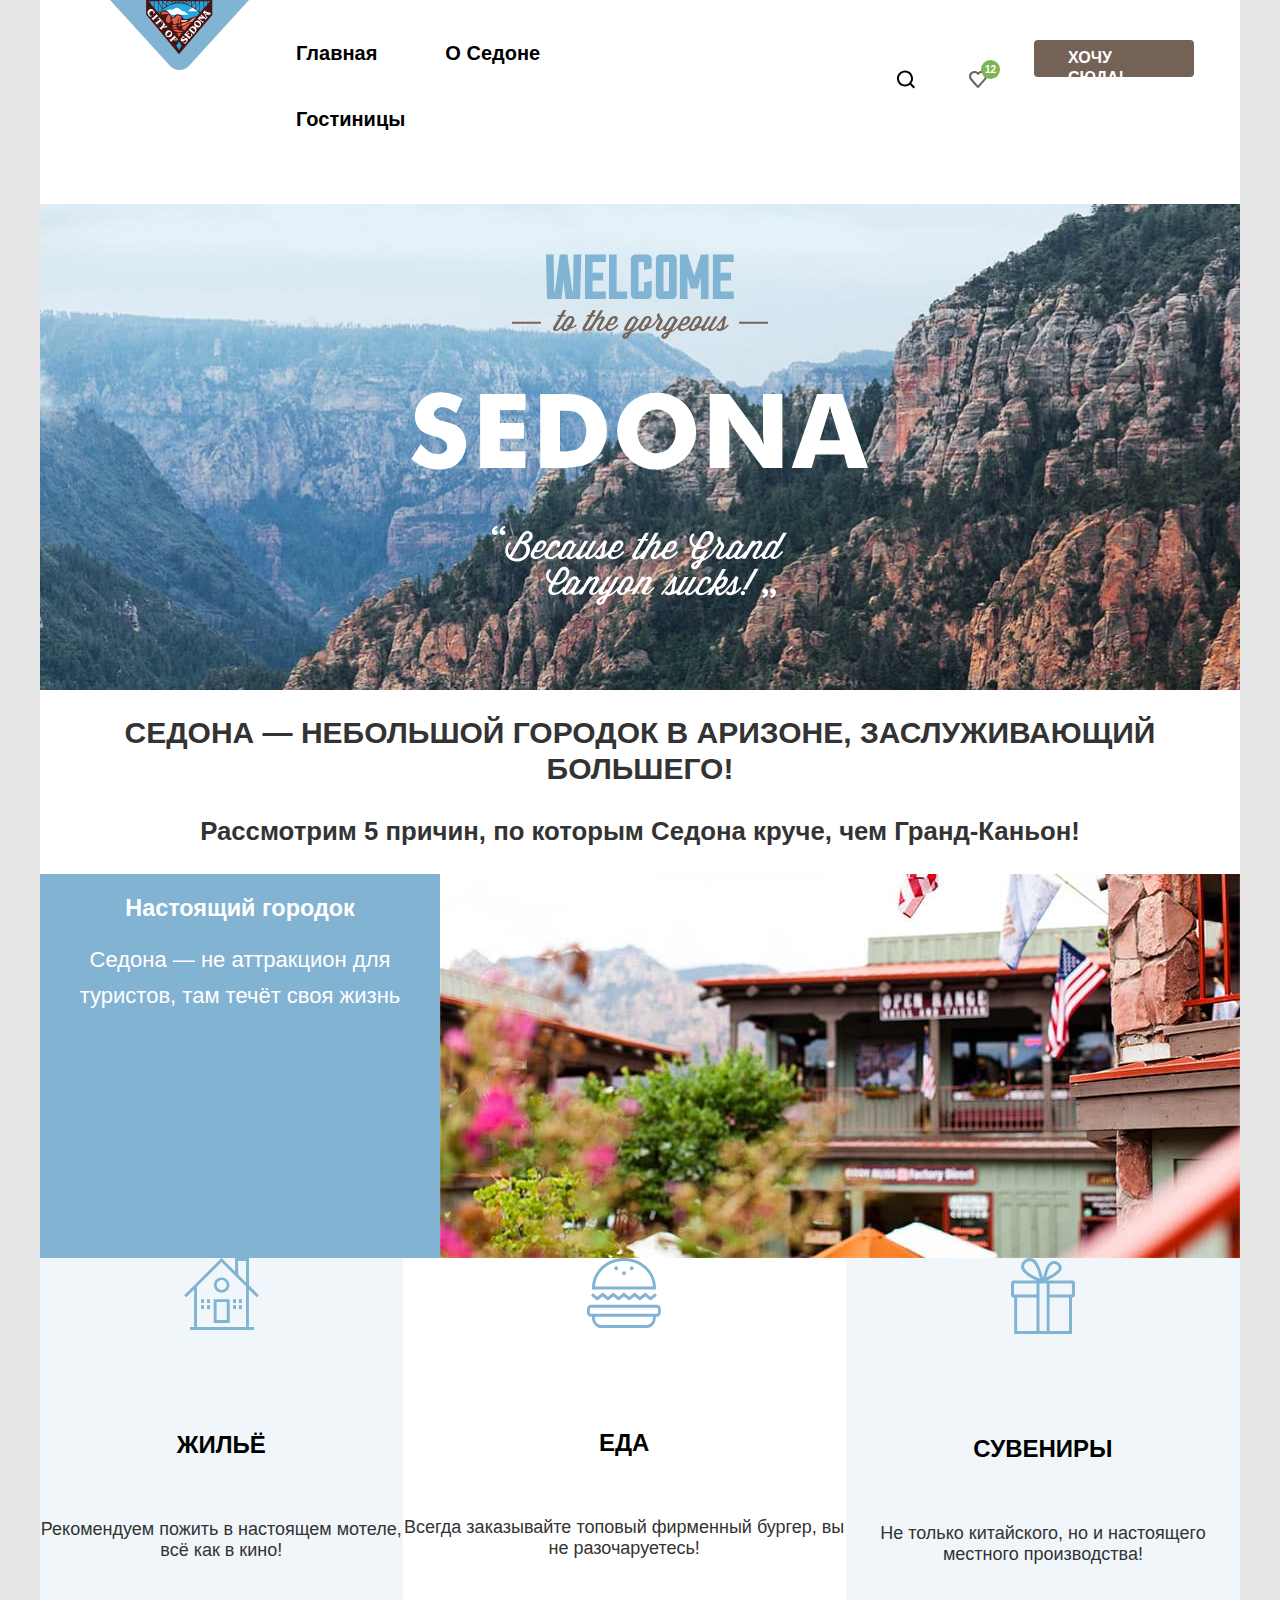
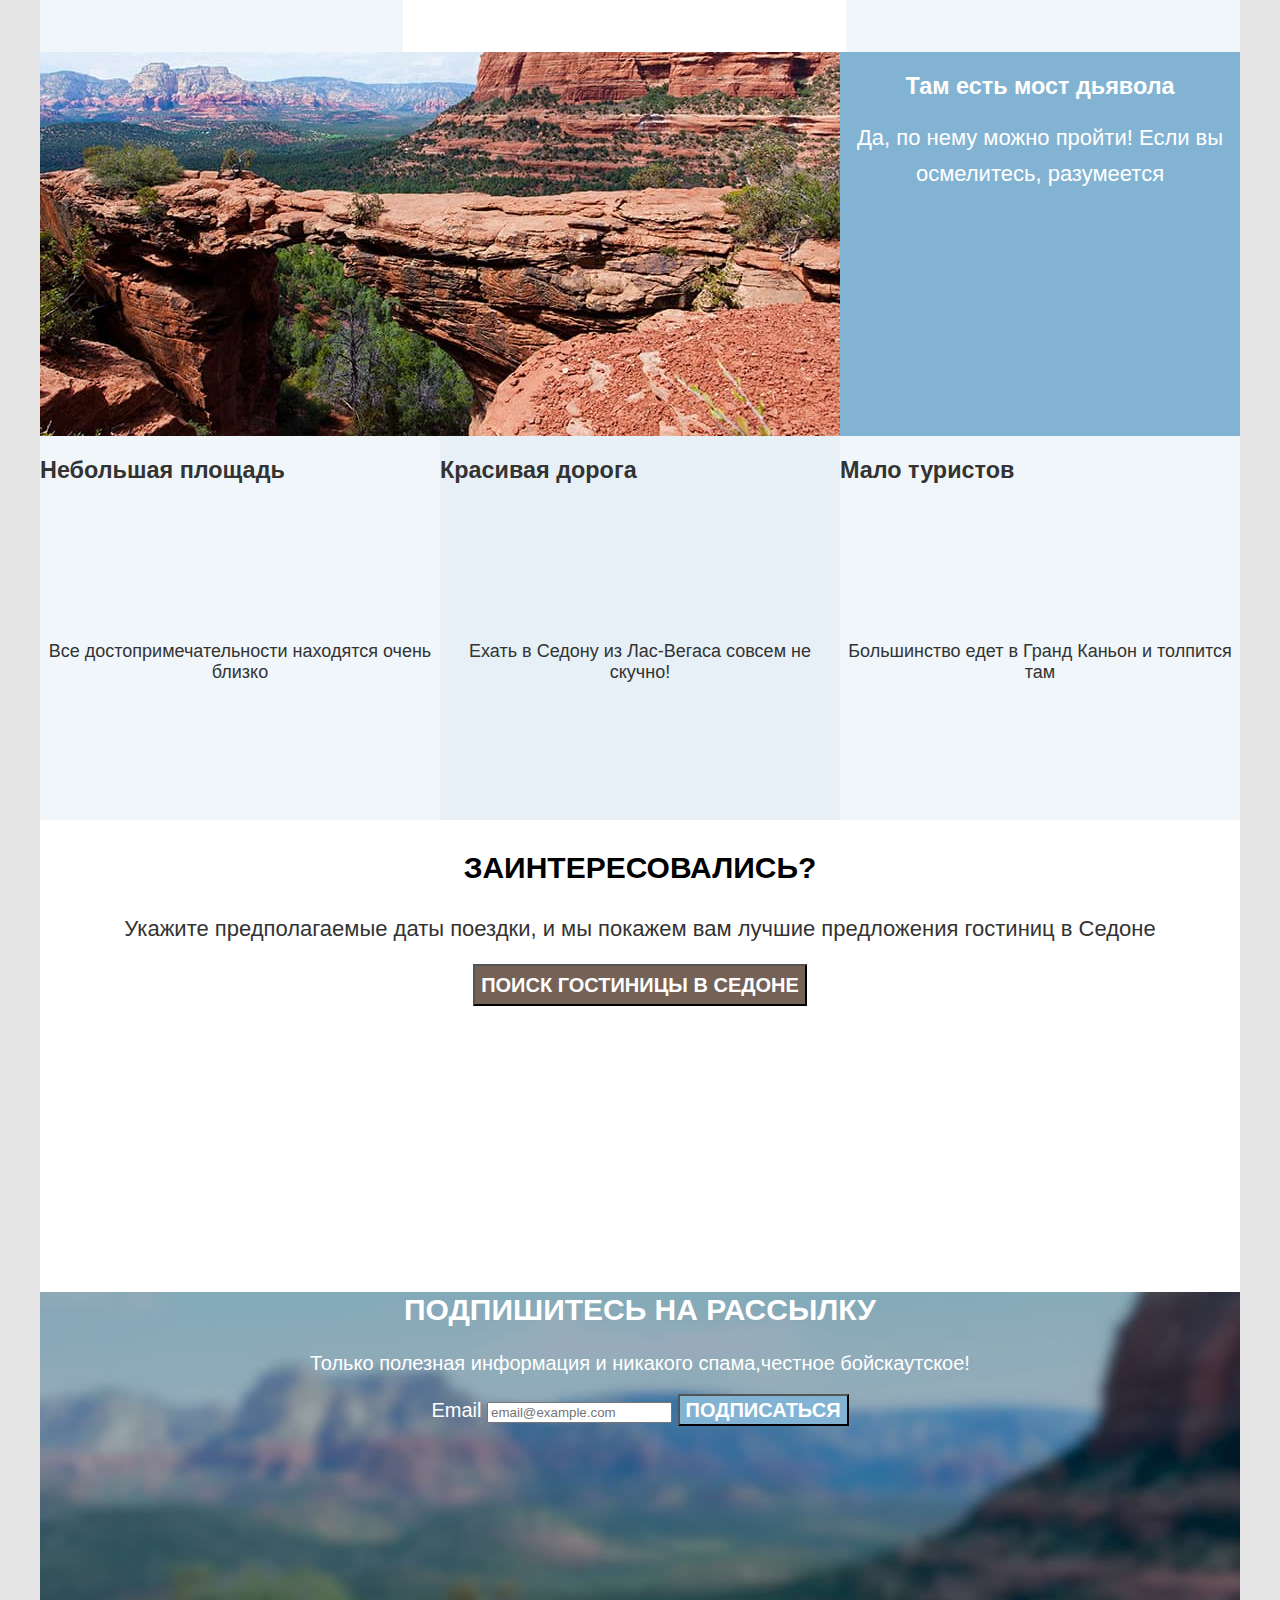
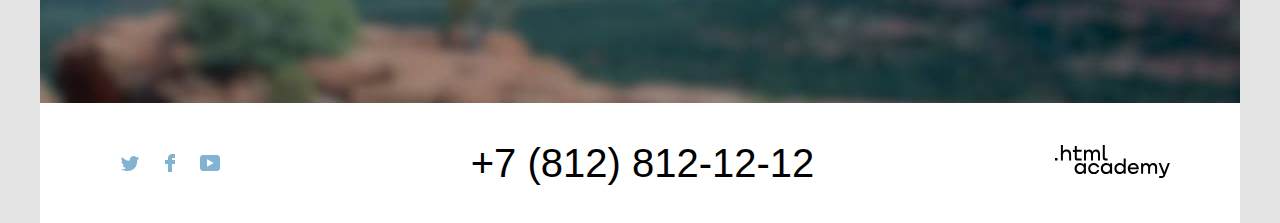
==== index.html @ 280d0d1e "Лучше поздно, чем никогда..." ====
<!DOCTYPE html>
<html lang="ru">

<head>
  <meta charset="utf-8">
  <title>HTML Academy: Седона</title>
  <link rel="stylesheet" href="styles/styles.css">
</head>

<body>
  <header class="page-header">
    <a class="page-header-logo"><img class="" src="images/logo.svg" width="139" height="70" alt="Логотип-Седона"></a>
    <nav class="navigation">
      <ul class="navigation-list">
        <li class="navigation-item">
          <a class="navigation-link" href="index.html">Главная</a>
        </li>
        <li class="navigation-item">
          <a class="navigation-link" href="#">О Седоне</a>
        </li>
        <li class="navigation-item">
          <a class="navigation-link" href="catalog.html">Гостиницы</a>
        </li>
      </ul>
      <ul class="navigation-user-list">
        <li class="navigation-item navigation-user-item">
          <a class="navigation-user-link" href="#">
            <span class="visually-hidden">Поиск</span>
            <svg class="navigation-icon" width="20" height="19" viewBox="0 0 20 19" fill="currentColor"
              xmlns="http://www.w3.org/2000/svg">
              <path
                d="M19.0257 17.05L15.3152 13.35C16.318 12.05 17.02 10.35 17.02 8.44995C17.02 4.04995 13.4098 0.449951 8.99732 0.449951C4.58483 0.449951 0.974609 4.14995 0.974609 8.54995C0.974609 12.95 4.58483 16.55 8.99732 16.55C10.8024 16.55 12.5072 15.95 13.9112
               14.85L17.6217 18.55L19.0257 17.05ZM8.99732 14.55C5.68795 14.55 2.98029 11.85 2.98029 8.54995C2.98029 5.24995 5.68795 2.54995 8.99732 2.54995C12.3067 2.54995 15.0143 5.24995 15.0143 8.54995C15.0143 11.85 12.3067 14.55 8.99732 14.55Z" />
            </svg>
          </a>
        </li>
        <li class="navigation-item navigation-user-item">
          <a class="navigation-user-link" href="#">
            <span class="visually-hidden">Избранное</span>
            <svg width="18" height="17" viewBox="0 0 18 17" fill="none" xmlns="http://www.w3.org/2000/svg">
              <path
                d="M8.9 17C8.6 17 8.3 16.9 8.1 16.6C2.7 10.5 1.4 9.1 1.1 8.7C0.4 7.8 0 6.6 0 5.4C0 2.4 2.4 0 5.5 0C6.8 0 8 0.5 9 1.3C10 0.5 11.3 0 12.5 0C15.5 0 18 2.4 18 5.4C18 6.7 17.5 7.9 16.7 8.8L9.7 16.7C9.5 16.9 9.3 17 8.9 17ZM2.9 7.5C3.2 7.9 6.4 11.5 9 14.4L15.2 7.4C15.7 6.9 15.9 6.2 15.9 5.4C15.9 3.6 14.4 2.1 12.6 2.1C11.6 2.1 10.6 2.6 9.9 3.4C9.6 3.7 9.3 3.8 9 3.8C8.7 3.8 8.4 3.6 8.2 3.4C7.5 2.6 6.5 2.1 5.5 2.1C3.7 2.1 2.2 3.6 2.2 5.4C2.1 6.3 2.5 7 2.9 7.5C2.8 7.5 2.8 7.5 2.9 7.5Z"
                fill="#756257" />
            </svg>
            <span class="total">12</span>
          </a>
        </li>
        <li class="navigation-item navigation-user-item">
          <a class="button-booking-link navigation-user-item-link">Хочу сюда!</a>
        </li>
      </ul>
    </nav>
  </header>
  <!--Добавляем главную картинку сайта Седона-->
  <main class="main-container main-index">
    <div class="page-container">
      <h1 class="visually-hidden">"Главная страница сайта "Седона"</h1>
      <section class="hero">
        <h2 class="visually-hidden">Welcome to the gorgeous Sedona, because the Grand Canyon sucks!</h2>
        <img class="hero-image" src="images/welcome.svg" width="458" height="352" alt="декоративный текст">
      </section>
      <!--Добавляем мотивирующий раздел-->
      <section class="promo">
        <h2 class="promo-title">Седона — Небольшой городок в Аризоне, заслуживающий большего!</h2>
        <h3 class="promo-subtitle"> Рассмотрим 5 причин, по которым Седона круче, чем Гранд-Каньон!</h3>
      </section>
      <!--Добавляем раздел с преимуществами-->
      <section class="advantages">
        <h2 class="visually-hidden">Преимущества</h2>
        <ol class="advantages-list">
          <li class="advantages-item">
            <div class="advantages-item-text-block">
              <h3 class="advantages-name">Настоящий городок</h3>
              <p class="advantages-description">Седона — не аттракцион для туристов, там течёт своя жизнь</p>
            </div>
            <img class="advantages-image" src="images/advantage-photo-1.jpg" width="800" height="384"
              alt="Настоящий городок Седона">
            <ul class="advantages-backround">
              <li class="advantages-sublist-item">
                <img src="images/house.svg" width="75" height="72" alt="house">
                <h3 class="advantages-title house">Жильё</h3>
                <p class="advantages-caption">Рекомендуем пожить в настоящем мотеле, всё как в кино!</p>
              </li>
              <li class="advantages-sublist-item">
                <img src="images/meal.svg" width="74" height="70" alt="meal">
                <h3 class="advantages-title meal">Еда</h3>
                <p class="advantages-caption">Всегда заказывайте топовый фирменный бургер, вы не разочаруетесь!</p>
              </li>
              <li class="advantages-sublist-item">
                <img src="images/gift.svg" width="64" height="76" alt="gift">
                <h3 class="advantages-title gift">Сувениры</h3>
                <p class="advantages-caption">Не только китайского, но и настоящего местного производства!</p>
              </li>
            </ul>
          </li>
          <li class="advantages-item">
            <img class="advantages-image" src="images/advantage-photo-2.jpg" width="800" height="384"
              alt="Каньон, мост дьявола в Седоне">
            <div class="advantages-item-text-block">
              <h3 class="advantages-name">Там есть мост дьявола</h3>
              <p class="advantages-description">Да, по нему можно пройти! Если вы осмелитесь, разумеется</p>
            </div>
          </li>
          <li class="advantages-item advantages-item-text">
            <h3 class="advantages-name">Небольшая площадь</h3>
            <p class="advantages-description-text">Все достопримечательности находятся очень близко</p>
          </li>
          <li class="advantages-item advantages-item-text">
            <h3 class="advantages-name">Красивая дорога</h3>
            <p class="advantages-description-text">Ехать в Седону из Лас-Вегаса совсем не скучно!
            </p>
          </li>
          <li class="advantages-item advantages-item-text">
            <h3 class="advantages-name">Мало туристов</h3>
            <p class="advantages-description-text">Большинство едет в Гранд Каньон и толпится там
            </p>
          </li>
        </ol>
      </section>
      <!--Добавляем раздел с поиском гостиниц-->
      <section class="quest">
        <h2 class="visually-hidden">Переход к форме поиска гостиниц</h2>
        <p class="quest-title">Заинтересовались?</p>
        <p class="quest-subtitle">Укажите предполагаемые даты поездки, и мы покажем вам лучшие предложения гостиниц в
          Седоне
        </p>
        <button class="button quest-button" type="button">Поиск гостиницы в Седоне</button>
      </section>
      <!--Добавляем раздел подписаться на рассылку-->
      <section class="subscribe subscribe-has-background">
        <h2 class="subscribe-title">Подпишитесь на рассылку</h2>
        <p class="subscribe-subtitle">Только полезная информация и никакого спама,честное бойскаутское!</p>
        <form class="subscribe-form" action="https://echo.htmlacademy.ru/" method="post">
          <label for="subscribe-email">Email</label>
          <input class="field" placeholder="email@example.com" type="email" name="subscribe-email" id="subscribe-email"
            required>
          <button class="button subscribe-button" type="submit">Подписаться</button>
        </form>
      </section>
    </div>
  </main>
  <!--Добавляем подвал сайта-->
  <footer class="page-footer">
    <div class="page-footer-container">
      <section class="footer-social">
        <ul class="footer-social-list">
          <li class="footer-social-item">
            <a class="social-link" href="https://twitter.com/htmlacademy_ru" target="_blank">
              <span class="visually-hidden">Твиттер</span>
              <img class="social-img social-link-icon-twitter" src="/images/twitter.svg" width="18" height="15"
                alt="иконка Twitter">
            </a>
          </li>
          <li class="footer-social-item">
            <a class="social-link" href="https://www.facebook.com/htmlacademy" target="_blank">
              <span class="visually-hidden">Фейсбук</span>
              <img class="social-img social-link-icon-facebook" src="/images/facebook.svg" width="10" height="18"
                alt="иконка facebook">
            </a>
          </li>
          <li class="footer-social-item">
            <a class="social-link" href="https://www.youtube.com/c/HTMLAcademyRUS" target="_blank">
              <span class="visually-hidden">Ютуб</span>
              <img class="social-img social-link-icon-youtube" src="/images/youtybe.svg" width="20" height="16"
                alt="иконка youtube">
            </a>
          </li>
        </ul>
      </section>
      <!--Добавляем  контакты-->
      <section class="footer-contacts">
        <h2 class="visually-hidden">Контакты</h2>
        <a class="footer-contacts-phone" href="tel:+78128121212">+7 (812) 812-12-12</a>
      </section>
      <!--Добавляем логотип академии в подвале сайта-->
      <section class="text">
        <h3 class="visually-hidden">Логотип .html academy</h3>
        <a class="page-footer-logo" href="#" target="_blank">
          <img src="images/logo-footer.svg" width="115" height="33" alt="Логотип академии">
        </a>
      </section>
    </div>
  </footer>
</body>

</html>
---- styles/styles.css ----
@font-face {
    font-family: "PT Sans";
    font-style: normal;
    font-weight: 400;
    src: url("../fonts/ptsans-400.woff2") format("woff2");
    font-display: swap;
}

@font-face {
    font-family: "PT Sans";
    font-style: normal;
    font-weight: 700;
    src: url("../fonts/ptsans-700.woff2") format("woff2");
    font-display: swap;
}

html {
    height: 100%;
}

body {
    margin: 0;
    margin-left: 40px;
    margin-right: 40px;
    display: flex;
    flex-direction: column;
    min-height: 100%;
    font-family: "PT Sans", sans-serif;
    font-size: 20px;
    font-weight: 400;
    line-height: 21px;
    color: #333333;
    background-color: #E5E5E5;
}

.visually-hidden {
    position: absolute;
    width: 1px;
    height: 1px;
    margin: -1px;
    padding: 0;
    border: 0;
    clip: rect(0 0 0 0);
    overflow: hidden;
}

.button {
    font-family: inherit;
    font-weight: 700;
    font-size: 20px;
    line-height: 26px;
    text-align: center;
    text-decoration: none;
    text-transform: uppercase;
    color: #FFFFFF;
}

.button-booking-link {
    padding: 8px 34px;
    background-color: #756257;
    border-radius: 4px;
    font-weight: bold;
    font-size: 16px;
    line-height: 20px;
    text-transform: uppercase;
    color: #ffffff;
    box-sizing: border-box;
    align-self: center;
}

.button-booking-link:focus {
    outline: 3px solid #83B3D3;
    border-radius: 4px;
    box-sizing: border-box;
}

.total {
    position: absolute;
    bottom: 50%;
    left: 50%;
    transform: translateX(3px);
    display: flex;
    flex-direction: column;
    justify-content: center;
    align-items: center;
    width: 19px;
    height: 19px;
    font-size: 10px;
    color: #fff;
    background-color: #7DB550;
    border-radius: 50%;
    z-index: 1;
}

/* Шапка */

.page-header {
    font-family: inherit;
    color: #000000;
    background: #FFFFFF;
}

.page-header-logo {
    position: absolute;
    z-index: 1;
    width: 140px;
    height: 70px;
    margin-right: 30px;
    padding-left: 70px;
}

.page-container {
    width: 1200px;
    margin: auto;
}

/* Навигация */

.navigation {
    display: flex;
    width: 1060px;
    padding: 20px 70px 0;
}

.navigation-list {
    display: flex;
    flex-wrap: wrap;
    width: 450px;
    list-style-type: none;
    margin: 0;
    padding-left: 169px;
}

.navigation-link {
    display: flex;
    padding: 20px 17px;
    font-size: 20px;
    line-height: 26px;
    font-weight: 700;
    text-align: center;
    color: inherit;
    background-color: #ffffff;
    text-decoration: none;
}

.navigation-item {
    font-family: "PT Sans", sans-serif;
    font-style: normal;
    font-weight: 400;
    font-weight: bold;
    font-size: 20px;
    line-height: 26px;
    margin-right: 34px;
}

.navigation-user-item {
    margin-right: 0;
}

.navigation-user-item:nth-child(2) {
    margin-right: 20px;
}

.navigation-item:last-child {
    margin-right: 0px;
}

.navigation-user-item-link {
    display: flex;
    flex-wrap: wrap;
    background: #756257;
    Width: 160px;
    Height: 37px;
}

.navigation-user-link {
    display: flex;
    padding: 20px 17px;
    font-size: 20px;
    line-height: 26px;
    font-weight: 700;
    margin-left: auto;
    text-decoration: none;
    color: #000000;
    background-color: #ffffff;
    position: relative;
    flex-direction: column;
    justify-content: center;
    align-items: center;
    min-width: 38px;
    min-height: 38px;
}

.navigation-user-list {
    display: flex;
    margin-left: auto;
    width: 300px;
    min-width: 18px;
    min-height: 17px;
    list-style-type: none;
}

/* Основной контент */

.main-container {
    flex-grow: 1;
    padding-top: 52px;
}

.main-index {
    background-color: #FFFFFF;
}

.hero {
    background-color: #69796e;
    background-image: url("../images/index-background.jpg");
    background-size: cover;
    background-repeat: no-repeat;
    box-sizing: border-box;
    padding-top: 50px;
    padding-bottom: 80px;
    min-height: 485px;
    text-align: center
}

.promo {
    font-size: 22px;
    line-height: 36px;
    text-align: center;
}

.promo-title {
    font-weight: 700;
    font-size: 30px;
    text-transform: uppercase;
}

/* Преимущества */

.advantages {
    background-color: #FFFFFF;
    width: 1200px;
}

.advantages-list {
    display: flex;
    justify-content: space-between;
    margin: 0;
    padding: 0;
    align-items: center;
    text-align: center;
    flex-wrap: wrap;
    list-style-type: none;
}

.advantages-caption {
    color: #333333;
    font-size: 18px;
    line-height: 21px;
    text-align: center;
}

.advantages-description {
    color: #FFFFFF;
    font-size: 22px;
    line-height: 36px;
    text-align: center;
    margin: 0;
}

.advantages-description-text {
    color: #333333;
    text-align: center;
    font-size: 18px;
    line-height: 21px;
}

.advantages-item {
    display: flex;
    flex-wrap: wrap;
}

.advantages-item-text {
    color: #333333;
    width: 400px;
    height: 384px;
}

.advantages-item-text-block {
    width: 400px;
    background-color: #83B3D3;
    color: #FFFFFF;
    grid-row: 1 / 2;
    grid-column: 1 / 2;
}

.advantages-item:nth-child(odd) {
    background: rgba(131, 179, 211, 0.12);
    grid-row: 1 / 2;
    grid-column: 2 / 4;
}

.advantages-item:nth-child(even) {
    background: rgba(131, 179, 211, 0.2);
    grid-row: 3 / 4;
    grid-column: 1 / 3;
}

.advantages-title {
    margin: 0;
    padding-top: 97px;
    padding-bottom: 30px;
    font-size: 24px;
    line-height: 28px;
    font-weight: 700;
    text-transform: uppercase;
    color: #000000;
}

.advantages-caption {
    font-size: 18px;
    line-height: 21px;
    padding-top: 30px;
    padding-bottom: 87px;
    margin: 0;
    text-align: center;
}

.advantages-backround {
    background-color: #FFFFFF;
    display: flex;
    padding-left: 0;
    list-style-type: none;
}

.advantages-sublist-item:nth-child(even) {
    background: #FFFFFF;
}

.advantages-sublist-item:nth-child(odd) {
    background: rgba(131, 179, 211, 0.12);
}

.quest {
    font-weight: 400;
    font-size: 22px;
    line-height: 26px;
    text-align: center;
    color: #333333;
    background-color: #FFFFFF;
    width: 1200px;
    height: 417px;
}

.quest-title {
    font-weight: 700;
    font-size: 30px;
    line-height: 36px;
    text-transform: uppercase;
    color: #000000;
}

.quest-button {
    font-size: 20px;
    line-height: 36px;
    color: #FFFFFF;
    background-color: #756257;
}

.subscribe-button {
    background: #83B3D3;
}

.subscribe {
    text-align: center;
    background-color: #FFFFFF;
    color: #000000;
    Width: 1200px;
    Height: 411px;
}

.subscribe-title {
    font-weight: 700;
    font-size: 30px;
    line-height: 36px;
    text-transform: uppercase;
    color: #000000;
}

.subscribe-has-background {
    background-image: url("../images/email-background.jpg");
    background-size: 100% auto;
    background-repeat: no-repeat;
    color: #FFFFFF;
}

.subscribe-has-background .subscribe-title {
    color: #FFFFFF
}

.subscribe-button-newsletter {
    line-height: 26px;
    text-align: center;
    text-transform: uppercase;
    color: #FFFFFF;
    background: #83B3D3;
}

.page-footer-container {
    display: flex;
    width: 1060px;
    margin: 0 auto;
    justify-content: space-between;
    background-color: #FFFFFF;
    align-items: center;
    padding-left: 70px;
    padding-right: 70px;
}

.social-link {
    display: flex;
    justify-content: center;
    align-items: center;
    width: 40px;
    height: 40px;
    border-radius: 10px;
}

.social-link:focus {
    border: 3px solid #83B3D3;
    box-sizing: border-box;
    border-radius: 10px;
    outline: none;
}

.social-link:active {
    opacity: 0.3;
    border: none;
}

.footer-social-list {
    display: flex;
    align-items: center;
    list-style: none;
    height: 120px;
    padding: 0;
    margin: 0;
}

.footer-contacts-phone {
    font-weight: 400;
    font-size: 40px;
    line-height: 40px;
    text-align: center;
    text-transform: uppercase;
    text-decoration: none;
    color: #000000;
}

/* Каталог */

.navigation-link-current {
    text-decoration: none;
}

.main-inner {
    background-color: #FFFFFF;

}

.inner-header-container {
    width: 1200px;
    height: 408px;
    background-image: url("../images/catalog-background-photo.jpg");
    background-size: 100% auto;
    background-repeat: no-repeat;
    color: #FFFFFF;
}

.inner-header-title {
    color: #FFFFFF;
    font-weight: 700;
    font-size: 60px;
    line-height: 78px;
}

.breadcrumbs {
    display: flex;
    margin: 0px;
    margin-left: 70px;
    margin-bottom: 45px;
    padding: 0px;
    list-style-type: none;
}

.breadcrumbs-item {
    margin-right: 21px;
}

.breadcrumbs-link {
    font-size: 16px;
    line-height: 21px;
    color: #ffffff;
    text-decoration: none;
}

.filters {
    display: flex;
}

.catalog-filter-group {
    border: none;
    margin: 0;
    padding: 0;
}

.catalog-result {
    width: 1057px;
    margin: 0 auto;
    margin-top: 50px;
    margin-right: auto;
}

.catalog-result-text {
    font-weight: 700;
    font-size: 30px;
    line-height: 39px;
    text-transform: uppercase;
    color: #000000;
}

.catalog-filter-title {
    font-weight: 700;
    font-size: 20px;
    line-height: 26px;
    padding: 0;
    color: #FFFFFF;
}

.catalog-filter-list {
    font-weight: 400;
    font-size: 18px;
    line-height: 23px;
    list-style-type: none;
    margin: 0;
    padding: 0;
    list-style-type: none;
}

.catalog-card-item {
    font-weight: 700;
    font-size: 24px;
    line-height: 31px;
}

.catalog-card-link {
    text-decoration: none;
    color: #000000;
}

.catalog-card-text {
    font-size: 18px;
    line-height: 23px;
}

.button-small {
    background: #756257;
    border-radius: 4px;
    font-size: 16px;
    line-height: 21px;
    height: 37px;
}

.button-success {
    background: #7DB54F;
    border-radius: 4px;
    width: 141px;
    height: 37px;
    font-weight: bold;
    font-size: 16px;
    line-height: 21px;
    text-align: center;
    text-transform: uppercase;
}

.submit-button {
    background: #83B3D3;
    border-radius: 4px;
    width: 160px;
    height: 48px;
}

.reset-button {
    width: 160px;
    height: 23px;
    font-size: 18px;
    line-height: 23px;
    text-align: center;
    background-color: transparent;
}

.button-favorites {
    font-style: normal;
    font-weight: bold;
    background-color: #83B3D3;
    color: #FFFFFF;
    border-radius: 4px;
    width: 141px;
    height: 18px;
    font-size: 16px;
    line-height: 21px;
    text-align: center;
    text-transform: uppercase;
}

.catalog-card-text-rating {
    background: #F2F2F2;
    border-radius: 4px;
    width: 160px;
    height: 37px;
}

.pagination-button {
    line-height: 26px;
    text-align: center;
    text-transform: uppercase;
    color: #FFFFFF;
    background: #83B3D3;
}

.catalog-pagination-link {
    font-weight: 700;
    font-size: 20px;
    line-height: 26px;
    text-align: center;
    text-transform: uppercase;
    text-decoration: none;
    color: #FFFFFF;
    background: #83B3D3;
}

.catalog-pagination-link-current {
    color: #000000;
    background: #F2F2F2;
}
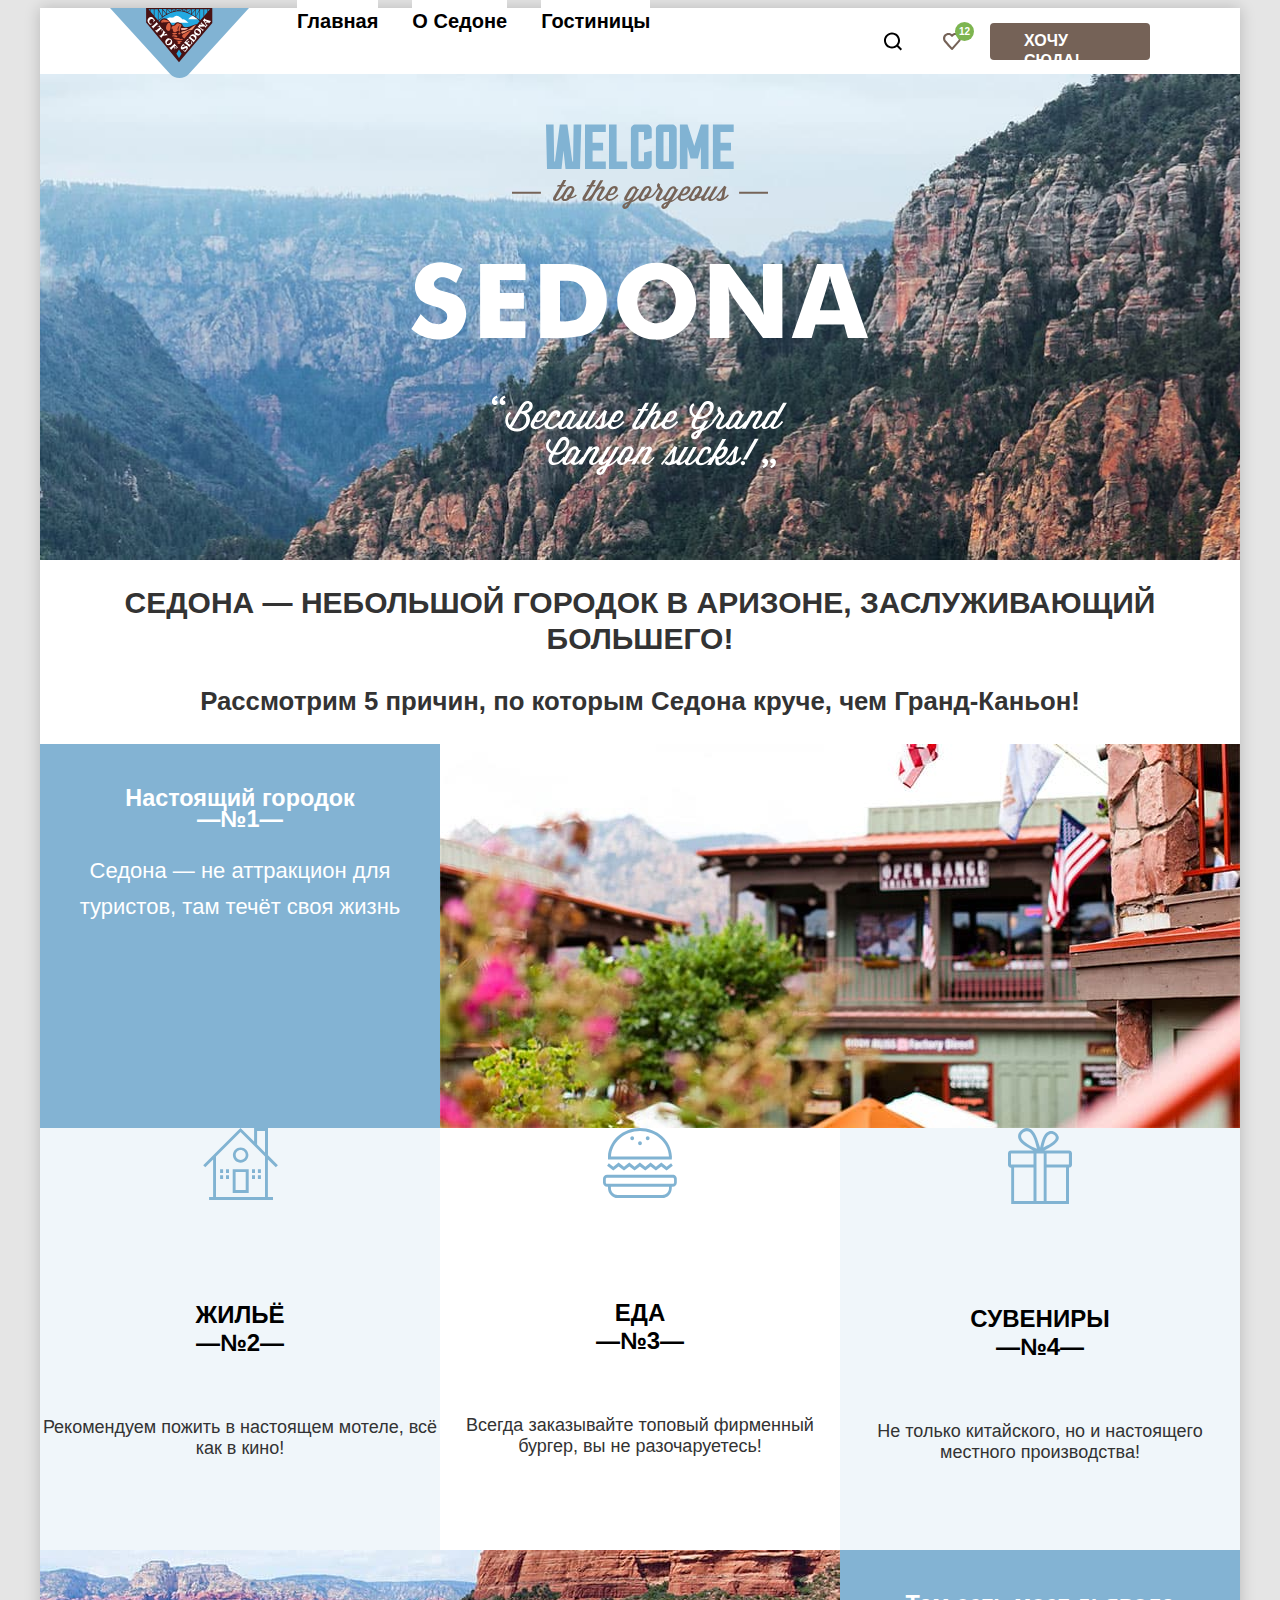
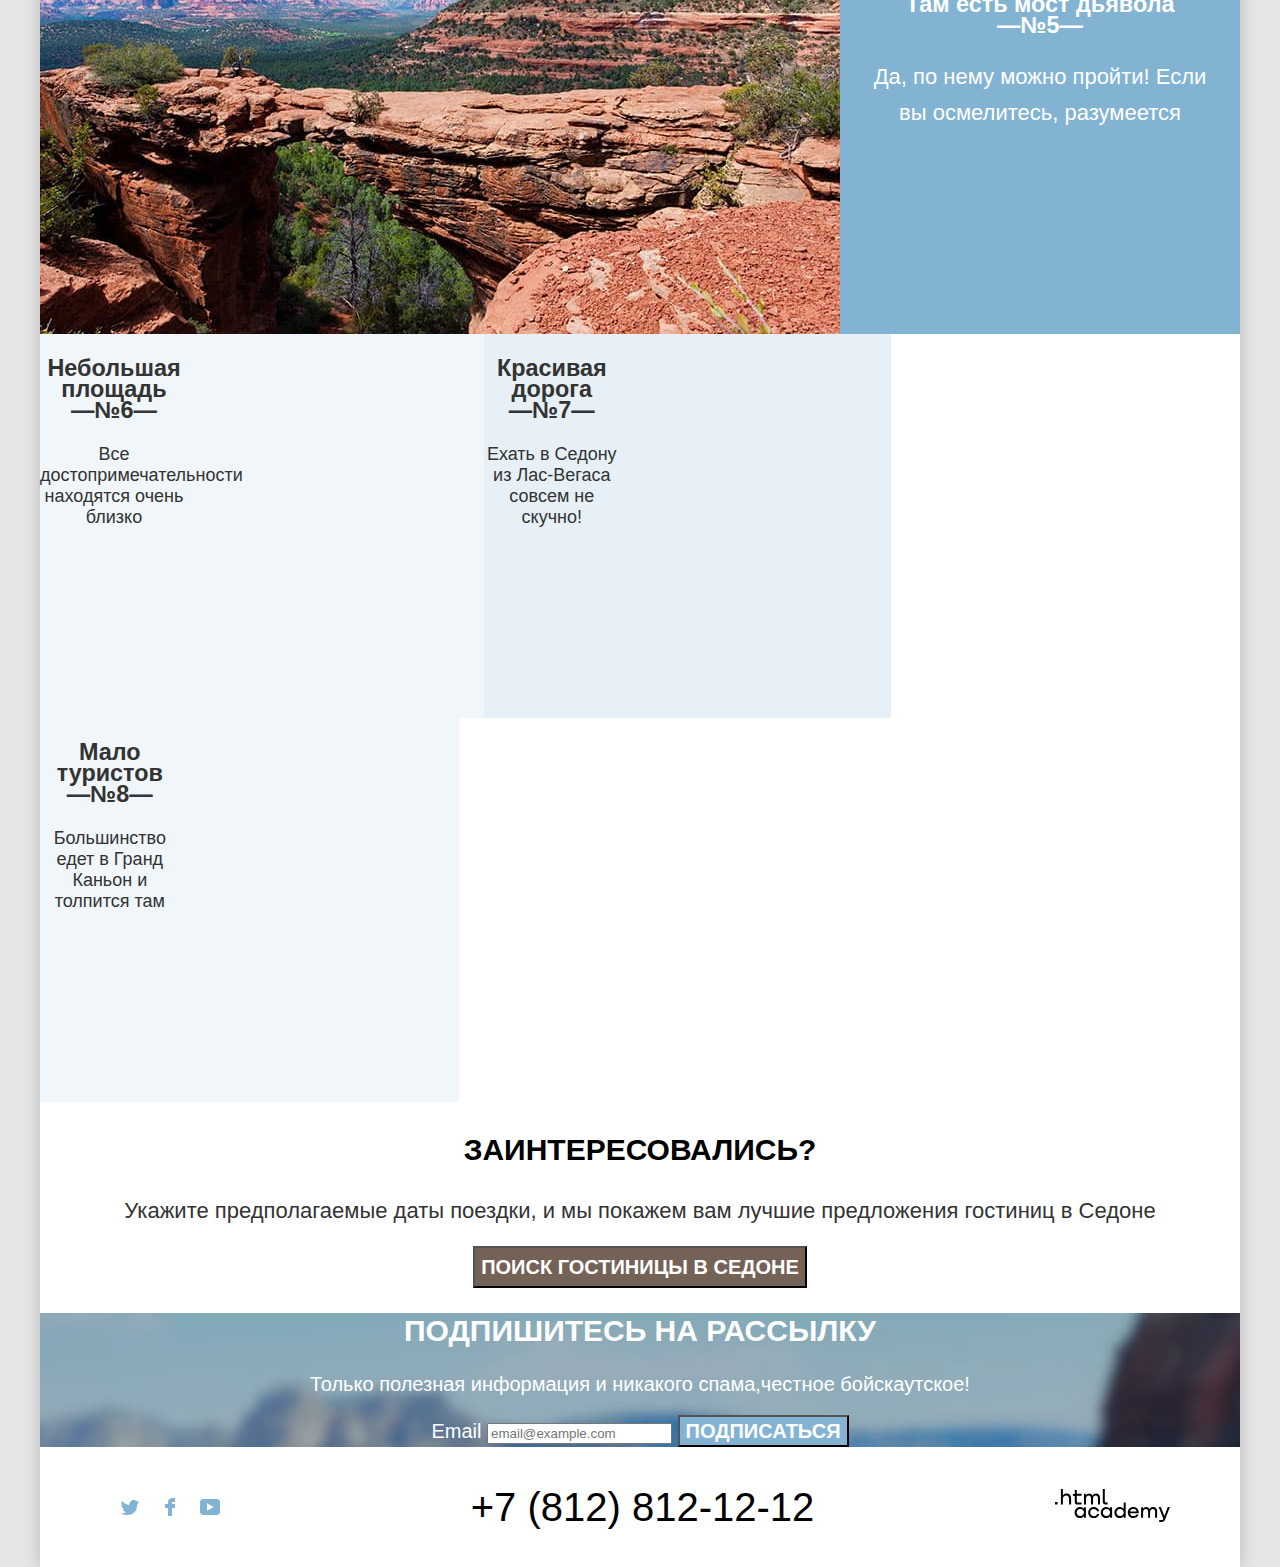
==== commit 67c2a9e0: "Вносит исправления (index)" ====
--- a/index.html
+++ b/index.html
@@ -8,179 +8,185 @@
 </head>
 
 <body>
-  <header class="page-header">
-    <a class="page-header-logo"><img class="" src="images/logo.svg" width="139" height="70" alt="Логотип-Седона"></a>
-    <nav class="navigation">
-      <ul class="navigation-list">
-        <li class="navigation-item">
-          <a class="navigation-link" href="index.html">Главная</a>
-        </li>
-        <li class="navigation-item">
-          <a class="navigation-link" href="#">О Седоне</a>
-        </li>
-        <li class="navigation-item">
-          <a class="navigation-link" href="catalog.html">Гостиницы</a>
-        </li>
-      </ul>
-      <ul class="navigation-user-list">
-        <li class="navigation-item navigation-user-item">
-          <a class="navigation-user-link" href="#">
-            <span class="visually-hidden">Поиск</span>
-            <svg class="navigation-icon" width="20" height="19" viewBox="0 0 20 19" fill="currentColor"
-              xmlns="http://www.w3.org/2000/svg">
-              <path
-                d="M19.0257 17.05L15.3152 13.35C16.318 12.05 17.02 10.35 17.02 8.44995C17.02 4.04995 13.4098 0.449951 8.99732 0.449951C4.58483 0.449951 0.974609 4.14995 0.974609 8.54995C0.974609 12.95 4.58483 16.55 8.99732 16.55C10.8024 16.55 12.5072 15.95 13.9112
+  <div class="container">
+    <header class="page-header">
+      <a class="page-header-logo"><img class="" src="images/logo.svg" width="139" height="70" alt="Логотип-Седона"></a>
+      <nav class="navigation">
+        <ul class="navigation-list">
+          <li class="navigation-item">
+            <a class="navigation-link" href="index.html">Главная</a>
+          </li>
+          <li class="navigation-item">
+            <a class="navigation-link" href="#">О Седоне</a>
+          </li>
+          <li class="navigation-item">
+            <a class="navigation-link" href="catalog.html">Гостиницы</a>
+          </li>
+        </ul>
+        <ul class="navigation-user-list">
+          <li class="navigation-item navigation-user-item">
+            <a class="navigation-user-link" href="#">
+              <span class="visually-hidden">Поиск</span>
+              <svg class="navigation-icon" width="20" height="19" viewBox="0 0 20 19" fill="currentColor"
+                xmlns="http://www.w3.org/2000/svg">
+                <path
+                  d="M19.0257 17.05L15.3152 13.35C16.318 12.05 17.02 10.35 17.02 8.44995C17.02 4.04995 13.4098 0.449951 8.99732 0.449951C4.58483 0.449951 0.974609 4.14995 0.974609 8.54995C0.974609 12.95 4.58483 16.55 8.99732 16.55C10.8024 16.55 12.5072 15.95 13.9112
                14.85L17.6217 18.55L19.0257 17.05ZM8.99732 14.55C5.68795 14.55 2.98029 11.85 2.98029 8.54995C2.98029 5.24995 5.68795 2.54995 8.99732 2.54995C12.3067 2.54995 15.0143 5.24995 15.0143 8.54995C15.0143 11.85 12.3067 14.55 8.99732 14.55Z" />
-            </svg>
-          </a>
-        </li>
-        <li class="navigation-item navigation-user-item">
-          <a class="navigation-user-link" href="#">
-            <span class="visually-hidden">Избранное</span>
-            <svg width="18" height="17" viewBox="0 0 18 17" fill="none" xmlns="http://www.w3.org/2000/svg">
-              <path
-                d="M8.9 17C8.6 17 8.3 16.9 8.1 16.6C2.7 10.5 1.4 9.1 1.1 8.7C0.4 7.8 0 6.6 0 5.4C0 2.4 2.4 0 5.5 0C6.8 0 8 0.5 9 1.3C10 0.5 11.3 0 12.5 0C15.5 0 18 2.4 18 5.4C18 6.7 17.5 7.9 16.7 8.8L9.7 16.7C9.5 16.9 9.3 17 8.9 17ZM2.9 7.5C3.2 7.9 6.4 11.5 9 14.4L15.2 7.4C15.7 6.9 15.9 6.2 15.9 5.4C15.9 3.6 14.4 2.1 12.6 2.1C11.6 2.1 10.6 2.6 9.9 3.4C9.6 3.7 9.3 3.8 9 3.8C8.7 3.8 8.4 3.6 8.2 3.4C7.5 2.6 6.5 2.1 5.5 2.1C3.7 2.1 2.2 3.6 2.2 5.4C2.1 6.3 2.5 7 2.9 7.5C2.8 7.5 2.8 7.5 2.9 7.5Z"
-                fill="#756257" />
-            </svg>
-            <span class="total">12</span>
-          </a>
-        </li>
-        <li class="navigation-item navigation-user-item">
-          <a class="button-booking-link navigation-user-item-link">Хочу сюда!</a>
-        </li>
-      </ul>
-    </nav>
-  </header>
-  <!--Добавляем главную картинку сайта Седона-->
-  <main class="main-container main-index">
-    <div class="page-container">
-      <h1 class="visually-hidden">"Главная страница сайта "Седона"</h1>
-      <section class="hero">
-        <h2 class="visually-hidden">Welcome to the gorgeous Sedona, because the Grand Canyon sucks!</h2>
-        <img class="hero-image" src="images/welcome.svg" width="458" height="352" alt="декоративный текст">
-      </section>
-      <!--Добавляем мотивирующий раздел-->
-      <section class="promo">
-        <h2 class="promo-title">Седона — Небольшой городок в Аризоне, заслуживающий большего!</h2>
-        <h3 class="promo-subtitle"> Рассмотрим 5 причин, по которым Седона круче, чем Гранд-Каньон!</h3>
-      </section>
-      <!--Добавляем раздел с преимуществами-->
-      <section class="advantages">
-        <h2 class="visually-hidden">Преимущества</h2>
-        <ol class="advantages-list">
-          <li class="advantages-item">
-            <div class="advantages-item-text-block">
-              <h3 class="advantages-name">Настоящий городок</h3>
-              <p class="advantages-description">Седона — не аттракцион для туристов, там течёт своя жизнь</p>
-            </div>
-            <img class="advantages-image" src="images/advantage-photo-1.jpg" width="800" height="384"
-              alt="Настоящий городок Седона">
-            <ul class="advantages-backround">
-              <li class="advantages-sublist-item">
-                <img src="images/house.svg" width="75" height="72" alt="house">
-                <h3 class="advantages-title house">Жильё</h3>
-                <p class="advantages-caption">Рекомендуем пожить в настоящем мотеле, всё как в кино!</p>
-              </li>
-              <li class="advantages-sublist-item">
-                <img src="images/meal.svg" width="74" height="70" alt="meal">
-                <h3 class="advantages-title meal">Еда</h3>
-                <p class="advantages-caption">Всегда заказывайте топовый фирменный бургер, вы не разочаруетесь!</p>
-              </li>
-              <li class="advantages-sublist-item">
-                <img src="images/gift.svg" width="64" height="76" alt="gift">
-                <h3 class="advantages-title gift">Сувениры</h3>
-                <p class="advantages-caption">Не только китайского, но и настоящего местного производства!</p>
-              </li>
-            </ul>
-          </li>
-          <li class="advantages-item">
-            <img class="advantages-image" src="images/advantage-photo-2.jpg" width="800" height="384"
-              alt="Каньон, мост дьявола в Седоне">
-            <div class="advantages-item-text-block">
-              <h3 class="advantages-name">Там есть мост дьявола</h3>
-              <p class="advantages-description">Да, по нему можно пройти! Если вы осмелитесь, разумеется</p>
-            </div>
-          </li>
-          <li class="advantages-item advantages-item-text">
-            <h3 class="advantages-name">Небольшая площадь</h3>
-            <p class="advantages-description-text">Все достопримечательности находятся очень близко</p>
-          </li>
-          <li class="advantages-item advantages-item-text">
-            <h3 class="advantages-name">Красивая дорога</h3>
-            <p class="advantages-description-text">Ехать в Седону из Лас-Вегаса совсем не скучно!
-            </p>
-          </li>
-          <li class="advantages-item advantages-item-text">
-            <h3 class="advantages-name">Мало туристов</h3>
-            <p class="advantages-description-text">Большинство едет в Гранд Каньон и толпится там
-            </p>
-          </li>
-        </ol>
-      </section>
-      <!--Добавляем раздел с поиском гостиниц-->
-      <section class="quest">
-        <h2 class="visually-hidden">Переход к форме поиска гостиниц</h2>
-        <p class="quest-title">Заинтересовались?</p>
-        <p class="quest-subtitle">Укажите предполагаемые даты поездки, и мы покажем вам лучшие предложения гостиниц в
-          Седоне
-        </p>
-        <button class="button quest-button" type="button">Поиск гостиницы в Седоне</button>
-      </section>
-      <!--Добавляем раздел подписаться на рассылку-->
-      <section class="subscribe subscribe-has-background">
-        <h2 class="subscribe-title">Подпишитесь на рассылку</h2>
-        <p class="subscribe-subtitle">Только полезная информация и никакого спама,честное бойскаутское!</p>
-        <form class="subscribe-form" action="https://echo.htmlacademy.ru/" method="post">
-          <label for="subscribe-email">Email</label>
-          <input class="field" placeholder="email@example.com" type="email" name="subscribe-email" id="subscribe-email"
-            required>
-          <button class="button subscribe-button" type="submit">Подписаться</button>
-        </form>
-      </section>
-    </div>
-  </main>
-  <!--Добавляем подвал сайта-->
-  <footer class="page-footer">
-    <div class="page-footer-container">
-      <section class="footer-social">
-        <ul class="footer-social-list">
-          <li class="footer-social-item">
-            <a class="social-link" href="https://twitter.com/htmlacademy_ru" target="_blank">
-              <span class="visually-hidden">Твиттер</span>
-              <img class="social-img social-link-icon-twitter" src="/images/twitter.svg" width="18" height="15"
-                alt="иконка Twitter">
+              </svg>
             </a>
           </li>
-          <li class="footer-social-item">
-            <a class="social-link" href="https://www.facebook.com/htmlacademy" target="_blank">
-              <span class="visually-hidden">Фейсбук</span>
-              <img class="social-img social-link-icon-facebook" src="/images/facebook.svg" width="10" height="18"
-                alt="иконка facebook">
+          <li class="navigation-item navigation-user-item">
+            <a class="navigation-user-link" href="#">
+              <span class="visually-hidden">Избранное</span>
+              <svg width="18" height="17" viewBox="0 0 18 17" fill="none" xmlns="http://www.w3.org/2000/svg">
+                <path
+                  d="M8.9 17C8.6 17 8.3 16.9 8.1 16.6C2.7 10.5 1.4 9.1 1.1 8.7C0.4 7.8 0 6.6 0 5.4C0 2.4 2.4 0 5.5 0C6.8 0 8 0.5 9 1.3C10 0.5 11.3 0 12.5 0C15.5 0 18 2.4 18 5.4C18 6.7 17.5 7.9 16.7 8.8L9.7 16.7C9.5 16.9 9.3 17 8.9 17ZM2.9 7.5C3.2 7.9 6.4 11.5 9 14.4L15.2 7.4C15.7 6.9 15.9 6.2 15.9 5.4C15.9 3.6 14.4 2.1 12.6 2.1C11.6 2.1 10.6 2.6 9.9 3.4C9.6 3.7 9.3 3.8 9 3.8C8.7 3.8 8.4 3.6 8.2 3.4C7.5 2.6 6.5 2.1 5.5 2.1C3.7 2.1 2.2 3.6 2.2 5.4C2.1 6.3 2.5 7 2.9 7.5C2.8 7.5 2.8 7.5 2.9 7.5Z"
+                  fill="#756257" />
+              </svg>
+              <span class="total">12</span>
             </a>
           </li>
-          <li class="footer-social-item">
-            <a class="social-link" href="https://www.youtube.com/c/HTMLAcademyRUS" target="_blank">
-              <span class="visually-hidden">Ютуб</span>
-              <img class="social-img social-link-icon-youtube" src="/images/youtybe.svg" width="20" height="16"
-                alt="иконка youtube">
-            </a>
+          <li class="navigation-item navigation-user-item">
+            <a class="button-booking-link navigation-user-item-link">Хочу сюда!</a>
           </li>
         </ul>
-      </section>
-      <!--Добавляем  контакты-->
-      <section class="footer-contacts">
-        <h2 class="visually-hidden">Контакты</h2>
-        <a class="footer-contacts-phone" href="tel:+78128121212">+7 (812) 812-12-12</a>
-      </section>
-      <!--Добавляем логотип академии в подвале сайта-->
-      <section class="text">
-        <h3 class="visually-hidden">Логотип .html academy</h3>
-        <a class="page-footer-logo" href="#" target="_blank">
-          <img src="images/logo-footer.svg" width="115" height="33" alt="Логотип академии">
-        </a>
-      </section>
-    </div>
-  </footer>
+      </nav>
+    </header>
+    <!--Добавляем главную картинку сайта Седона-->
+    <main class="main-container main-index">
+      <div class="page-container">
+        <h1 class="visually-hidden">"Главная страница сайта "Седона"</h1>
+        <section class="hero">
+          <h2 class="visually-hidden">Welcome to the gorgeous Sedona, because the Grand Canyon sucks!</h2>
+          <img class="hero-image" src="images/welcome.svg" width="458" height="352" alt="декоративный текст">
+        </section>
+        <!--Добавляем мотивирующий раздел-->
+        <section class="promo">
+          <h2 class="promo-title">Седона — Небольшой городок в Аризоне, заслуживающий большего!</h2>
+          <h3 class="promo-subtitle"> Рассмотрим 5 причин, по которым Седона круче, чем Гранд-Каньон!</h3>
+        </section>
+        <!--Добавляем раздел с преимуществами-->
+        <section class="advantages">
+          <h2 class="visually-hidden">Преимущества</h2>
+          <ol class="advantages-list">
+            <li class="advantages-item">
+              <div class="advantages-item-text-block">
+                <h3 class="advantages-name">Настоящий городок</h3>
+                <p class="advantages-description">Седона — не аттракцион для туристов, там течёт своя жизнь</p>
+              </div>
+              <img class="advantages-image" src="images/advantage-photo-1.jpg" width="800" height="384"
+                alt="Настоящий городок Седона">
+              <ul class="advantages-backround">
+                <li class="advantages-sublist-item">
+                  <img src="images/house.svg" width="75" height="72" alt="house">
+                  <h3 class="advantages-title house">Жильё</h3>
+                  <p class="advantages-caption">Рекомендуем пожить в настоящем мотеле, всё как в кино!</p>
+                </li>
+                <li class="advantages-sublist-item">
+                  <img src="images/meal.svg" width="74" height="70" alt="meal">
+                  <h3 class="advantages-title meal">Еда</h3>
+                  <p class="advantages-caption">Всегда заказывайте топовый фирменный бургер, вы не разочаруетесь!</p>
+                </li>
+                <li class="advantages-sublist-item">
+                  <img src="images/gift.svg" width="64" height="76" alt="gift">
+                  <h3 class="advantages-title gift">Сувениры</h3>
+                  <p class="advantages-caption">Не только китайского, но и настоящего местного производства!</p>
+                </li>
+              </ul>
+            </li>
+            <li class="advantages-item">
+              <img class="advantages-image" src="images/advantage-photo-2.jpg" width="800" height="384"
+                alt="Каньон, мост дьявола в Седоне">
+              <div class="advantages-item-text-block">
+                <h3 class="advantages-name">Там есть мост дьявола</h3>
+                <p class="advantages-description">Да, по нему можно пройти! Если вы осмелитесь, разумеется</p>
+              </div>
+            </li>
+            <li class="advantages-item">
+              <div class="advantages-item-text">
+                <h3 class="advantages-name">Небольшая площадь</h3>
+                <p class="advantages-description-text">Все достопримечательности находятся очень близко</p>
+              </div>
+            </li>
+            <li class="advantages-item">
+              <div class="advantages-item-text">
+                <h3 class="advantages-name">Красивая дорога</h3>
+                <p class="advantages-description-text">Ехать в Седону из Лас-Вегаса совсем не скучно!</p>
+              </div>
+            </li>
+            <li class="advantages-item">
+              <div class="advantages-item-text">
+                <h3 class="advantages-name">Мало туристов</h3>
+                <p class="advantages-description-text">Большинство едет в Гранд Каньон и толпится там</p>
+              </div>
+            </li>
+          </ol>
+        </section>
+        <!--Добавляем раздел с поиском гостиниц-->
+        <section class="quest">
+          <h2 class="visually-hidden">Переход к форме поиска гостиниц</h2>
+          <p class="quest-title">Заинтересовались?</p>
+          <p class="quest-subtitle">Укажите предполагаемые даты поездки, и мы покажем вам лучшие предложения гостиниц в
+            Седоне
+          </p>
+          <button class="button quest-button" type="button">Поиск гостиницы в Седоне</button>
+        </section>
+        <!--Добавляем раздел подписаться на рассылку-->
+        <section class="subscribe subscribe-has-background">
+          <h2 class="subscribe-title">Подпишитесь на рассылку</h2>
+          <p class="subscribe-subtitle">Только полезная информация и никакого спама,честное бойскаутское!</p>
+          <form class="subscribe-form" action="https://echo.htmlacademy.ru/" method="post">
+            <label for="subscribe-email">Email</label>
+            <input class="field" placeholder="email@example.com" type="email" name="subscribe-email"
+              id="subscribe-email" required>
+            <button class="button subscribe-button" type="submit">Подписаться</button>
+          </form>
+        </section>
+      </div>
+    </main>
+    <!--Добавляем подвал сайта-->
+    <footer class="page-footer">
+      <div class="page-footer-container">
+        <section class="footer-social">
+          <ul class="footer-social-list">
+            <li class="footer-social-item">
+              <a class="social-link" href="https://twitter.com/htmlacademy_ru" target="_blank">
+                <span class="visually-hidden">Твиттер</span>
+                <img class="social-img social-link-icon-twitter" src="/images/twitter.svg" width="18" height="15"
+                  alt="иконка Twitter">
+              </a>
+            </li>
+            <li class="footer-social-item">
+              <a class="social-link" href="https://www.facebook.com/htmlacademy" target="_blank">
+                <span class="visually-hidden">Фейсбук</span>
+                <img class="social-img social-link-icon-facebook" src="/images/facebook.svg" width="10" height="18"
+                  alt="иконка facebook">
+              </a>
+            </li>
+            <li class="footer-social-item">
+              <a class="social-link" href="https://www.youtube.com/c/HTMLAcademyRUS" target="_blank">
+                <span class="visually-hidden">Ютуб</span>
+                <img class="social-img social-link-icon-youtube" src="/images/youtybe.svg" width="20" height="16"
+                  alt="иконка youtube">
+              </a>
+            </li>
+          </ul>
+        </section>
+        <!--Добавляем  контакты-->
+        <section class="footer-contacts">
+          <h2 class="visually-hidden">Контакты</h2>
+          <a class="footer-contacts-phone" href="tel:+78128121212">+7 (812) 812-12-12</a>
+        </section>
+        <!--Добавляем логотип академии в подвале сайта-->
+        <section class="text">
+          <h3 class="visually-hidden">Логотип .html academy</h3>
+          <a class="page-footer-logo" href="#" target="_blank">
+            <img src="images/logo-footer.svg" width="115" height="33" alt="Логотип академии">
+          </a>
+        </section>
+      </div>
+    </footer>
+  </div>
 </body>
 
 </html>--- a/styles/styles.css
+++ b/styles/styles.css
@@ -19,9 +19,6 @@
 }
 
 body {
-    margin: 0;
-    margin-left: 40px;
-    margin-right: 40px;
     display: flex;
     flex-direction: column;
     min-height: 100%;
@@ -31,6 +28,13 @@
     line-height: 21px;
     color: #333333;
     background-color: #E5E5E5;
+}
+
+.container {
+    margin: 0 auto;
+    width: 1200px;
+    background-color: #FFFFFF;
+    box-shadow: 0px 0px 15px rgba(0, 0, 0, 0.2);
 }
 
 .visually-hidden {
@@ -95,45 +99,42 @@
 /* Шапка */
 
 .page-header {
+    display: flex;
+    align-items: flex-start;
+    padding: 0 70px;
     font-family: inherit;
     color: #000000;
     background: #FFFFFF;
 }
 
 .page-header-logo {
-    position: absolute;
+    margin-bottom: -5px;
     z-index: 1;
     width: 140px;
     height: 70px;
     margin-right: 30px;
-    padding-left: 70px;
-}
-
-.page-container {
-    width: 1200px;
-    margin: auto;
 }
 
 /* Навигация */
 
 .navigation {
     display: flex;
-    width: 1060px;
-    padding: 20px 70px 0;
+    justify-content: space-between;
+    flex-grow: 1;
+    padding: 0;
+
 }
 
 .navigation-list {
     display: flex;
     flex-wrap: wrap;
-    width: 450px;
     list-style-type: none;
     margin: 0;
-    padding-left: 169px;
+    padding: 0;
 }
 
 .navigation-link {
-    display: flex;
-    padding: 20px 17px;
+    padding: 20px 0;
     font-size: 20px;
     line-height: 26px;
     font-weight: 700;
@@ -150,19 +151,15 @@
     font-weight: bold;
     font-size: 20px;
     line-height: 26px;
-    margin-right: 34px;
+    margin: 0 17px;
 }
 
 .navigation-user-item {
     margin-right: 0;
 }
 
-.navigation-user-item:nth-child(2) {
+.navigation-user-item:nth-child(3) {
     margin-right: 20px;
-}
-
-.navigation-item:last-child {
-    margin-right: 0px;
 }
 
 .navigation-user-item-link {
@@ -175,7 +172,6 @@
 
 .navigation-user-link {
     display: flex;
-    padding: 20px 17px;
     font-size: 20px;
     line-height: 26px;
     font-weight: 700;
@@ -187,27 +183,27 @@
     flex-direction: column;
     justify-content: center;
     align-items: center;
-    min-width: 38px;
-    min-height: 38px;
+    min-width: 42px;
+    min-height: 66px;
 }
 
 .navigation-user-list {
     display: flex;
-    margin-left: auto;
-    width: 300px;
+    align-items: center;
     min-width: 18px;
-    min-height: 17px;
     list-style-type: none;
+    margin: 0;
+    padding: 0;
 }
 
 /* Основной контент */
 
 .main-container {
     flex-grow: 1;
-    padding-top: 52px;
 }
 
 .main-index {
+    padding-top: 0;
     background-color: #FFFFFF;
 }
 
@@ -244,13 +240,13 @@
 
 .advantages-list {
     display: flex;
-    justify-content: space-between;
-    margin: 0;
-    padding: 0;
-    align-items: center;
+    width: 100%;
+    margin: 0;
+    padding: 0;
     text-align: center;
     flex-wrap: wrap;
     list-style-type: none;
+    counter-reset: li;
 }
 
 .advantages-caption {
@@ -281,29 +277,36 @@
 }
 
 .advantages-item-text {
+    width: 33.33%;
     color: #333333;
-    width: 400px;
     height: 384px;
+    box-sizing: border-box;
+}
+
+.advantages-item:nth-child(odd) {
+    background-color: rgba(131, 179, 211, 0.12);
+}
+
+.advantages-item h3::after {
+    content: "—№"counter(li)"—";
+    counter-increment: li;
+    display: block;
 }
 
 .advantages-item-text-block {
+    box-sizing: border-box;
+    padding: 20px;
     width: 400px;
     background-color: #83B3D3;
     color: #FFFFFF;
-    grid-row: 1 / 2;
-    grid-column: 1 / 2;
 }
 
 .advantages-item:nth-child(odd) {
     background: rgba(131, 179, 211, 0.12);
-    grid-row: 1 / 2;
-    grid-column: 2 / 4;
 }
 
 .advantages-item:nth-child(even) {
     background: rgba(131, 179, 211, 0.2);
-    grid-row: 3 / 4;
-    grid-column: 1 / 3;
 }
 
 .advantages-title {
@@ -328,7 +331,8 @@
 
 .advantages-backround {
     background-color: #FFFFFF;
-    display: flex;
+    display: grid;
+    grid-template-columns: repeat(3, 1fr);
     padding-left: 0;
     list-style-type: none;
 }
@@ -349,7 +353,6 @@
     color: #333333;
     background-color: #FFFFFF;
     width: 1200px;
-    height: 417px;
 }
 
 .quest-title {
@@ -375,8 +378,7 @@
     text-align: center;
     background-color: #FFFFFF;
     color: #000000;
-    Width: 1200px;
-    Height: 411px;
+    width: 1200px;
 }
 
 .subscribe-title {
@@ -408,8 +410,6 @@
 
 .page-footer-container {
     display: flex;
-    width: 1060px;
-    margin: 0 auto;
     justify-content: space-between;
     background-color: #FFFFFF;
     align-items: center;
@@ -465,7 +465,6 @@
 
 .main-inner {
     background-color: #FFFFFF;
-
 }
 
 .inner-header-container {
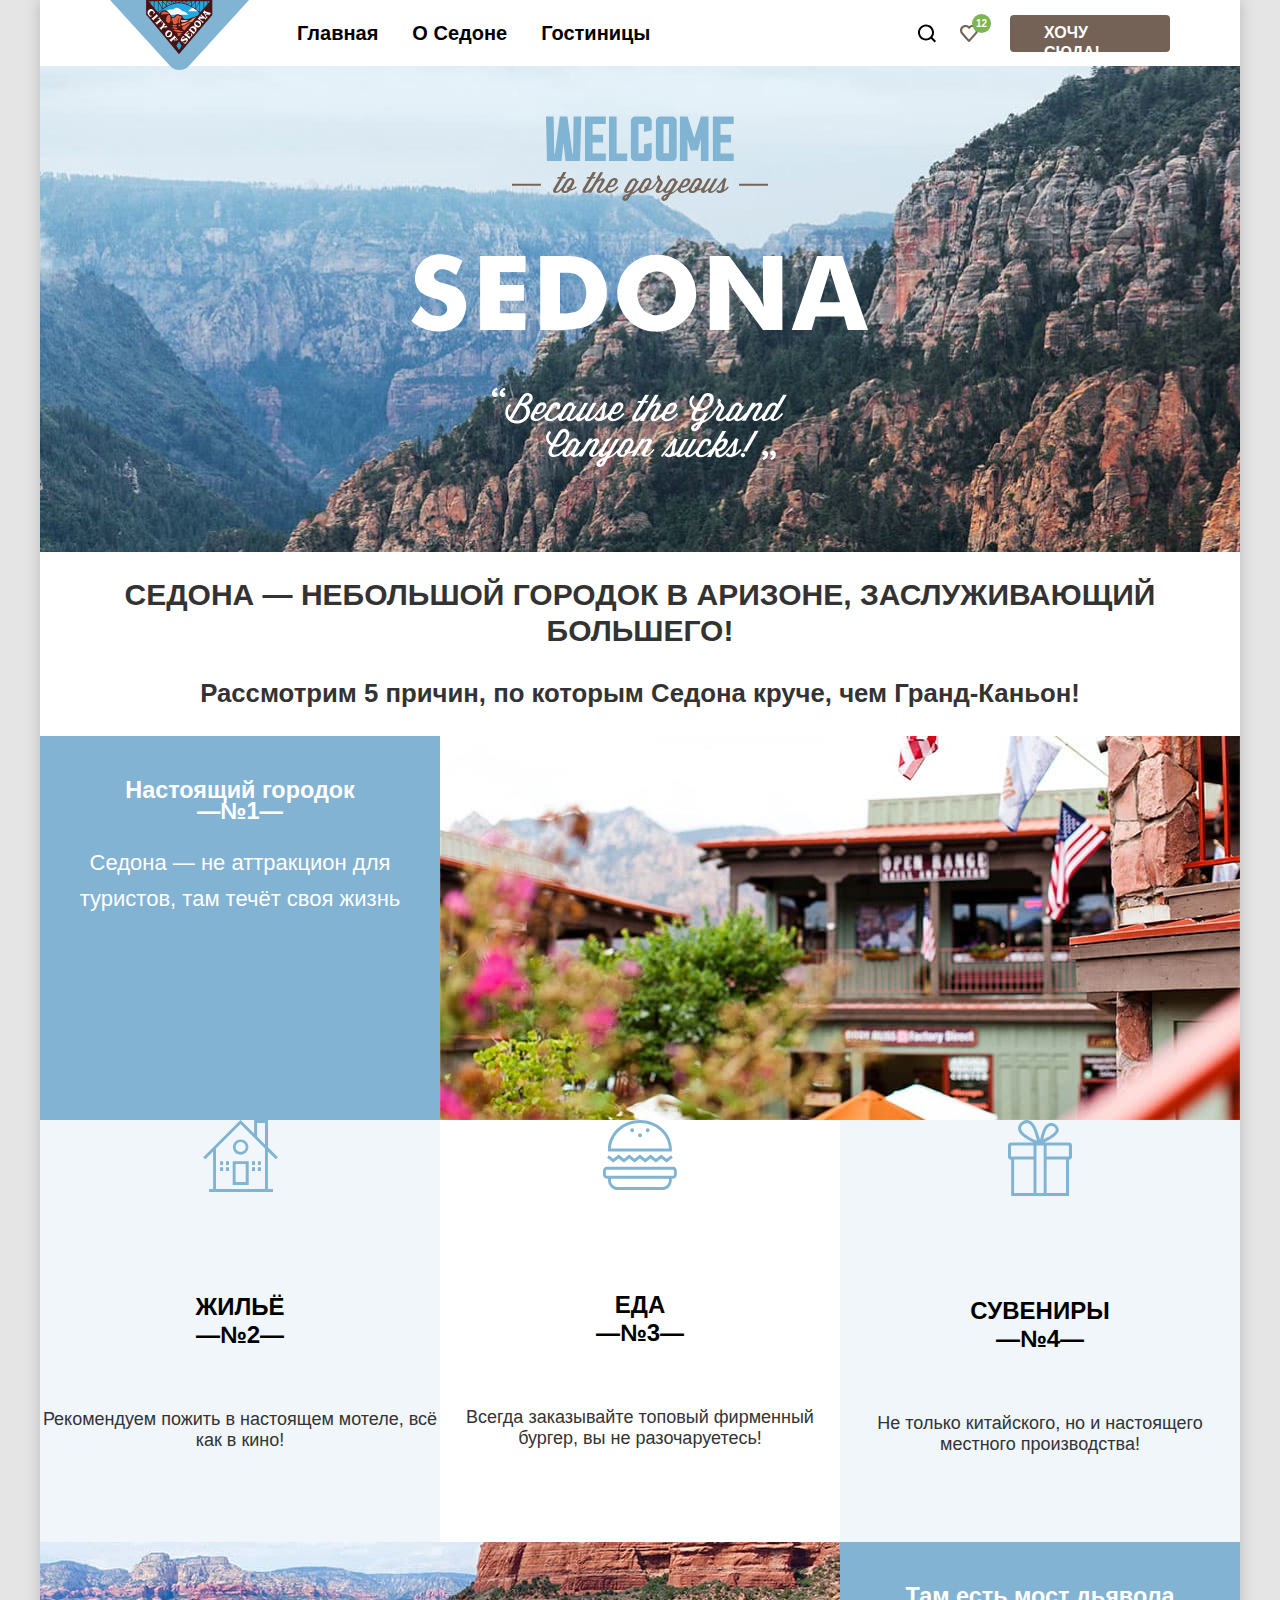
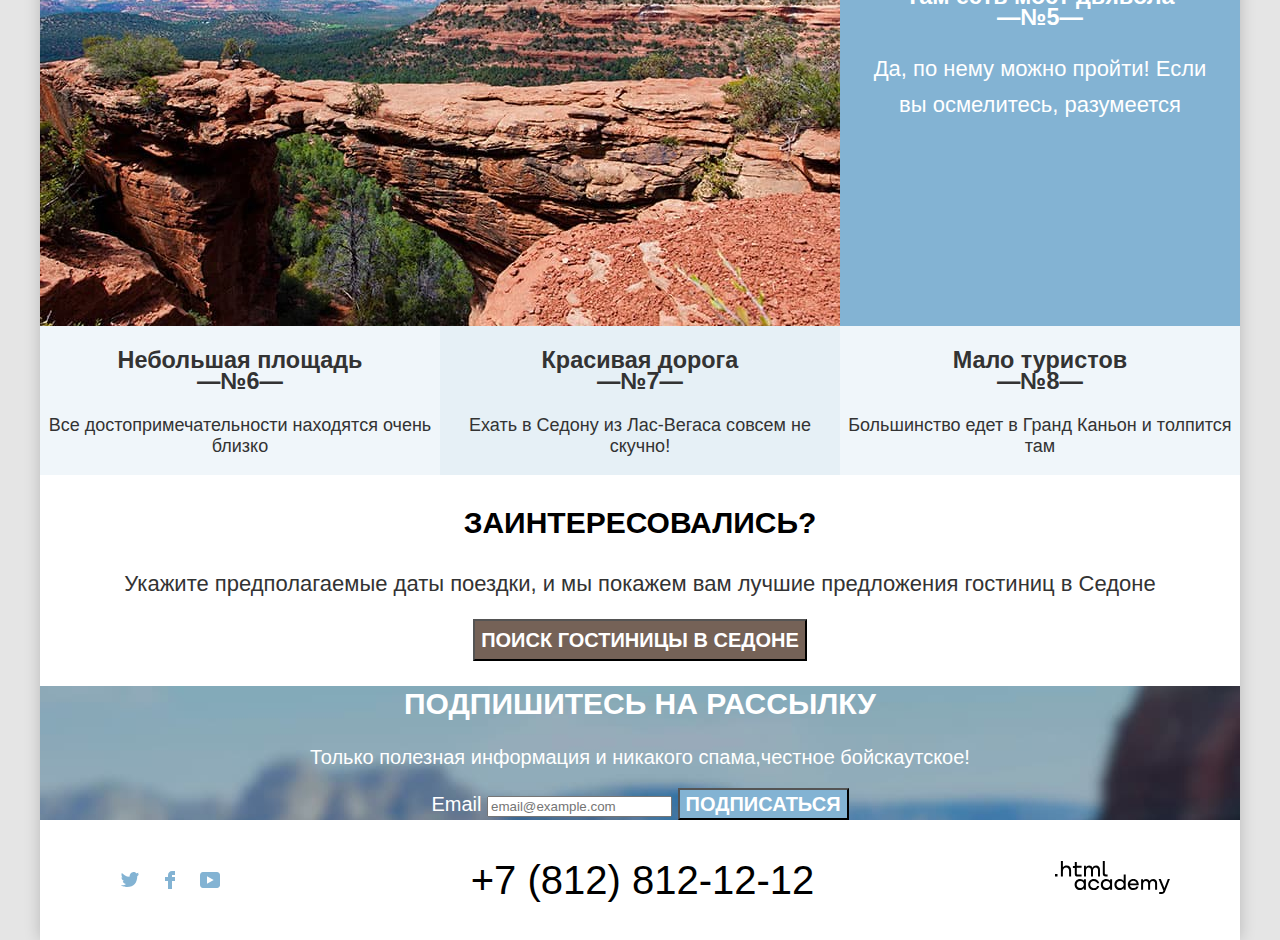
==== commit 8266274f: "вносит сетку для index и catalog" ====
--- a/index.html
+++ b/index.html
@@ -102,19 +102,19 @@
                 <p class="advantages-description">Да, по нему можно пройти! Если вы осмелитесь, разумеется</p>
               </div>
             </li>
-            <li class="advantages-item">
+            <li class="advantages-item container-text">
               <div class="advantages-item-text">
                 <h3 class="advantages-name">Небольшая площадь</h3>
                 <p class="advantages-description-text">Все достопримечательности находятся очень близко</p>
               </div>
             </li>
-            <li class="advantages-item">
+            <li class="advantages-item container-text">
               <div class="advantages-item-text">
                 <h3 class="advantages-name">Красивая дорога</h3>
                 <p class="advantages-description-text">Ехать в Седону из Лас-Вегаса совсем не скучно!</p>
               </div>
             </li>
-            <li class="advantages-item">
+            <li class="advantages-item container-text">
               <div class="advantages-item-text">
                 <h3 class="advantages-name">Мало туристов</h3>
                 <p class="advantages-description-text">Большинство едет в Гранд Каньон и толпится там</p>
@@ -152,22 +152,29 @@
             <li class="footer-social-item">
               <a class="social-link" href="https://twitter.com/htmlacademy_ru" target="_blank">
                 <span class="visually-hidden">Твиттер</span>
-                <img class="social-img social-link-icon-twitter" src="/images/twitter.svg" width="18" height="15"
-                  alt="иконка Twitter">
+                <svg class="social-icon" width="18" height="15" fill="none" xmlns="http://www.w3.org/2000/svg">
+                  <path
+                    d="M11.6.2c1.8-.5 3.2.3 3.8 1.2.7-.2 1.4-.5 2.1-.7 0 .9-.6 1.5-.9 1.8.7.1 1.4-.6 1.4-.6-.2 1-1.1 1.8-1.7 2C16.1 10.7 13 15.1 5.7 15h-.5c-.4 0-4.4-.5-5.2-1.9 2.4.2 4.1-.4 5-1.2-1-.3-2.9-.4-3.2-2.9.4.1.6.2 1.3.1C1.8 8.3.4 7.5.5 5.3c.3.3 1.1.5 1.4.5C1.1 5.6-.2 2.5.9.9c1.9 1.9 4 3.6 7.6 3.8C8.7 2.3 9.7.8 11.6.2Z"
+                    fill="#83B3D3" />
+                </svg>
               </a>
             </li>
             <li class="footer-social-item">
               <a class="social-link" href="https://www.facebook.com/htmlacademy" target="_blank">
                 <span class="visually-hidden">Фейсбук</span>
-                <img class="social-img social-link-icon-facebook" src="/images/facebook.svg" width="10" height="18"
-                  alt="иконка facebook">
+                <svg class="social-icon" width="10" height="18" fill="none" xmlns="http://www.w3.org/2000/svg">
+                  <path d="M7 0C4.8 0 3 1.8 3 4v2H0v4h3v8h4v-8h3V6H7V4h3V0H7Z" fill="#83B3D3" />
+                </svg>
               </a>
             </li>
             <li class="footer-social-item">
               <a class="social-link" href="https://www.youtube.com/c/HTMLAcademyRUS" target="_blank">
                 <span class="visually-hidden">Ютуб</span>
-                <img class="social-img social-link-icon-youtube" src="/images/youtybe.svg" width="20" height="16"
-                  alt="иконка youtube">
+                <svg class="social-icon" width="20" height="16" fill="none" xmlns="http://www.w3.org/2000/svg">
+                  <path
+                    d="M17 0H2.9C1.2 0 0 1.5 0 3.2v9.5C0 14.5 1.2 16 2.9 16h14.3c1.5 0 2.9-1.5 2.9-3.2V3.2C19.9 1.5 18.7 0 17 0ZM7 11.8V4.2L13.7 8 7 11.8Z"
+                    fill="#83B3D3" />
+                </svg>
               </a>
             </li>
           </ul>
--- a/styles/styles.css
+++ b/styles/styles.css
@@ -20,6 +20,7 @@
 
 body {
     display: flex;
+    margin: 0;
     flex-direction: column;
     min-height: 100%;
     font-family: "PT Sans", sans-serif;
@@ -134,6 +135,7 @@
 }
 
 .navigation-link {
+    display: inline-block;
     padding: 20px 0;
     font-size: 20px;
     line-height: 26px;
@@ -155,11 +157,11 @@
 }
 
 .navigation-user-item {
-    margin-right: 0;
-}
-
-.navigation-user-item:nth-child(3) {
-    margin-right: 20px;
+    margin: 0;
+}
+
+.navigation-user-item:last-child {
+    margin-left: 20px;
 }
 
 .navigation-user-item-link {
@@ -277,9 +279,11 @@
 }
 
 .advantages-item-text {
+    color: #333333;
+}
+
+.container-text {
     width: 33.33%;
-    color: #333333;
-    height: 384px;
     box-sizing: border-box;
 }
 
@@ -459,25 +463,36 @@
 
 /* Каталог */
 
+.catalog-products {
+    flex-wrap: wrap;
+}
+
 .navigation-link-current {
     text-decoration: none;
 }
 
 .main-inner {
     background-color: #FFFFFF;
+    margin: 0;
+    padding: 0;
 }
 
 .inner-header-container {
-    width: 1200px;
-    height: 408px;
+    background-size: 1200px 100%;
+    min-height: 408px;
+    padding: 35px 72px 45px 71px;
     background-image: url("../images/catalog-background-photo.jpg");
     background-size: 100% auto;
     background-repeat: no-repeat;
+    background-position: 0 0;
+    box-sizing: border-box;
     color: #FFFFFF;
 }
 
 .inner-header-title {
     color: #FFFFFF;
+    margin: 0;
+    margin-bottom: 5px;
     font-weight: 700;
     font-size: 60px;
     line-height: 78px;
@@ -485,6 +500,7 @@
 
 .breadcrumbs {
     display: flex;
+    flex-wrap: wrap;
     margin: 0px;
     margin-left: 70px;
     margin-bottom: 45px;
@@ -493,10 +509,16 @@
 }
 
 .breadcrumbs-item {
-    margin-right: 21px;
+    position: relative;
+}
+
+.breadcrumbs-item:not(:last-child) {
+    margin-right: 20px;
 }
 
 .breadcrumbs-link {
+    padding: 5px 8px;
+    margin-left: -5px;
     font-size: 16px;
     line-height: 21px;
     color: #ffffff;
@@ -505,19 +527,25 @@
 
 .filters {
     display: flex;
+    justify-content: space-between;
 }
 
 .catalog-filter-group {
+    display: flex;
+    margin: 0;
+    padding: 0;
     border: none;
-    margin: 0;
-    padding: 0;
+    flex-direction: column;
+}
+
+.catalog-filter-group:nth-child(2) {
+    margin-right: 110px;
 }
 
 .catalog-result {
-    width: 1057px;
-    margin: 0 auto;
-    margin-top: 50px;
-    margin-right: auto;
+    display: flex;
+    padding: 44px 72px 0 72px;
+    flex-direction: column;
 }
 
 .catalog-result-text {
@@ -533,17 +561,69 @@
     font-size: 20px;
     line-height: 26px;
     padding: 0;
-    color: #FFFFFF;
+    margin: 0;
+    color: #FFFFFF;
+}
+
+.form-control {
+    line-height: 23px;
+}
+
+.form-control-checkbox {
+    margin: 0 19px 16px 0;
 }
 
 .catalog-filter-list {
-    font-weight: 400;
+    color: #ffffff;
+    padding-left: 0px;
+    margin-top: 0px;
+    list-style-type: none;
+}
+
+.catalog-wrapper {
+    display: flex;
+    margin-bottom: 53px;
+    flex-wrap: wrap;
+    align-items: center;
+    padding-top: 44px;
+    padding-bottom: 56px;
+    align-items: center;
+}
+
+.dropdown {
+    width: 287px;
+    height: 48px;
+    margin-top: -8px;
+    margin-right: 81px;
+    font-family: inherit;
     font-size: 18px;
     line-height: 23px;
-    list-style-type: none;
-    margin: 0;
-    padding: 0;
-    list-style-type: none;
+    border: 2px solid #E6E6E6;
+    border-radius: 4px;
+    color: #333333;
+}
+
+.dropdown:hover {
+    border: 2px solid #83B3D3;
+}
+
+.dropdown:focus {
+    border: 2px solid #83B3D3;
+    outline: none;
+}
+
+.dropdown:focus:not(:focus-visible) {
+    border: 2px solid #E6E6E6;
+}
+
+.dropdown:focus-visible {
+    border: 2px solid #83B3D3;
+    outline: none;
+}
+
+.dropdown:active {
+    border: 2px solid #E6E6E6;
+    color: rgba(51, 51, 51, 0.3);
 }
 
 .catalog-card-item {
@@ -552,13 +632,142 @@
     line-height: 31px;
 }
 
+.button-select-control {
+    display: flex;
+    padding-left: 81px;
+    height: 48px;
+    flex-wrap: wrap;
+}
+
+.catalog-displaytype {
+    display: flex;
+    margin: 0;
+    padding: 0;
+    flex-wrap: wrap;
+    list-style-type: none;
+}
+
+.catalog-displaytype-item {
+    margin-bottom: 8px;
+}
+
+.catalog-displaytype-link {
+    display: block;
+    width: 17px;
+    height: 16px;
+    padding: 17px 16px;
+    border: 2px solid #E6E6E6;
+    border-radius: 4px;
+    background-position: center;
+    background-repeat: no-repeat;
+    background-size: 16px 14px;
+}
+
 .catalog-card-link {
     text-decoration: none;
     color: #000000;
+}
+
+.catalog-displaytype-current {
+    border: 2px solid #000000;
 }
 
 .catalog-card-text {
     font-size: 18px;
+    line-height: 23px;
+}
+
+.catalog-displaytype-link:not(.catalog-displaytype-current):hover {
+    border: 2px solid #83B3D3;
+}
+
+.catalog-displaytype-link:focus {
+    border: 2px solid #83B3D3;
+    outline: none;
+}
+
+.catalog-displaytype-link:focus:not(:focus-visible) {
+    border: 2px solid #E6E6E6;
+}
+
+.catalog-displaytype-current:focus:not(:focus-visible) {
+    border: 2px solid #000000;
+}
+
+.catalog-displaytype-link:focus-visible {
+    border: 2px solid #83B3D3;
+    outline: none;
+}
+
+.catalog-displaytype-item:not(:last-child) {
+    margin-right: 8px;
+}
+
+.catalog-card-list {
+    display: grid;
+    grid-template-columns: repeat(3, 1fr);
+    gap: 10px 18px;
+    margin: 0;
+    margin-bottom: 64px;
+    padding: 0;
+    list-style-type: none;
+}
+
+.catalog-card-item {
+    display: grid;
+    grid-template-columns: repeat(2, 1fr);
+    grid-template-rows: 206px auto repeat(3, min-content);
+    gap: 16px 26px;
+    padding: 20px;
+}
+
+.catalog-card-link:not(.button) {
+    grid-column: 1 / -1;
+}
+
+.catalog-card-link {
+    text-decoration: none;
+}
+
+.catalog-card-linkimage:hover {
+    opacity: 0.6;
+}
+
+.catalog-card-linkimage:focus {
+    box-shadow: 0 0 0 3px #83B3D3;
+    outline: none;
+}
+
+.catalog-card-linkimage:focus:not(:focus-visible) {
+    box-shadow: none;
+}
+
+.catalog-card-linkimage:focus-visible {
+    outline: 3px solid #83B3D3;
+}
+
+.catalog-card-linkimage:active {
+    opacity: 0.3;
+}
+
+.catalog-card-image {
+    object-fit: contain;
+}
+
+.catalog-card-title {
+    grid-column: 1 / -1;
+    margin: 0;
+}
+
+.card-link-title {
+    font-weight: 700;
+    font-size: 24px;
+    line-height: 31px;
+    color: #000000;
+}
+
+.catalog-card-text {
+    margin: 0;
     line-height: 23px;
 }
 
@@ -585,17 +794,53 @@
 .submit-button {
     background: #83B3D3;
     border-radius: 4px;
-    width: 160px;
-    height: 48px;
+    min-width: 160px;
+    margin-bottom: 20px;
+    justify-items: center;
+}
+
+.submit-button:focus {
+    box-shadow: 0 0 0 3px var(--white);
+}
+
+.submit-button:focus:not(:focus-visible) {
+    box-shadow: none;
+}
+
+.submit-button:focus-visible {
+    outline: 3px solid var(--white);
 }
 
 .reset-button {
-    width: 160px;
-    height: 23px;
+    width: min-content;
+    align-self: center;
+    padding: 0 10px;
+    background: transparent;
+    font-style: normal;
+    font-weight: 400;
     font-size: 18px;
     line-height: 23px;
-    text-align: center;
-    background-color: transparent;
+    text-transform: none;
+}
+
+.reset-button:hover {
+    opacity: 0.6;
+}
+
+.reset-button:focus {
+    box-shadow: 0 0 0 3px var(--primary);
+}
+
+.reset-button:focus:not(:focus-visible) {
+    box-shadow: none;
+}
+
+.reset-button:focus-visible {
+    outline: 3px solid var(--primary);
+}
+
+.reset-button:active {
+    opacity: 0.3;
 }
 
 .button-favorites {
@@ -619,6 +864,24 @@
     height: 37px;
 }
 
+.catalog-button {
+    position: relative;
+    margin-bottom: 60px;
+    width: 620px;
+    line-height: 26px;
+    align-self: center;
+}
+
+.catalog-button::before {
+    content: "";
+    position: absolute;
+    top: -30px;
+    left: -218px;
+    background-color: #E6E6E6;
+    width: 1056px;
+    height: 1px;
+}
+
 .pagination-button {
     line-height: 26px;
     text-align: center;
@@ -627,18 +890,58 @@
     background: #83B3D3;
 }
 
+.catalog-bottom {
+    display: flex;
+    background-color: #ffffff;
+    padding-top: 30px;
+    padding-bottom: 73px;
+}
+
+.catalog-pagination {
+    display: flex;
+    margin-left: 72px;
+    padding: 0;
+    list-style-type: none;
+}
+
+.pagination-item:not(:last-child) {
+    margin-right: 8px;
+}
+
 .catalog-pagination-link {
-    font-weight: 700;
+    display: block;
+    box-sizing: border-box;
+    width: 55px;
+    height: 55px;
+    background-color: #83b3d3;
+    font-weight: 700;
+    font-style: normal;
+    text-transform: uppercase;
+    color: #ffffff;
+    text-decoration: none;
     font-size: 20px;
     line-height: 26px;
-    text-align: center;
-    text-transform: uppercase;
-    text-decoration: none;
-    color: #FFFFFF;
-    background: #83B3D3;
+    align-items: center;
+    align-content: center;
+    text-align: center;
+    text-decoration: none;
+    margin: 0 8px;
+    margin-right: auto;
 }
 
 .catalog-pagination-link-current {
-    color: #000000;
-    background: #F2F2F2;
+    background-color: #f2f2f2;
+    color: #000000;
+    text-align: center;
+    font-weight: 700;
+    display: block;
+    box-sizing: border-box;
+    border-radius: 4px;
+    width: 55px;
+    height: 55px;
+    font-style: normal;
+    text-transform: uppercase;
+    text-decoration: none;
+    font-size: 20px;
+    line-height: 26px;
 }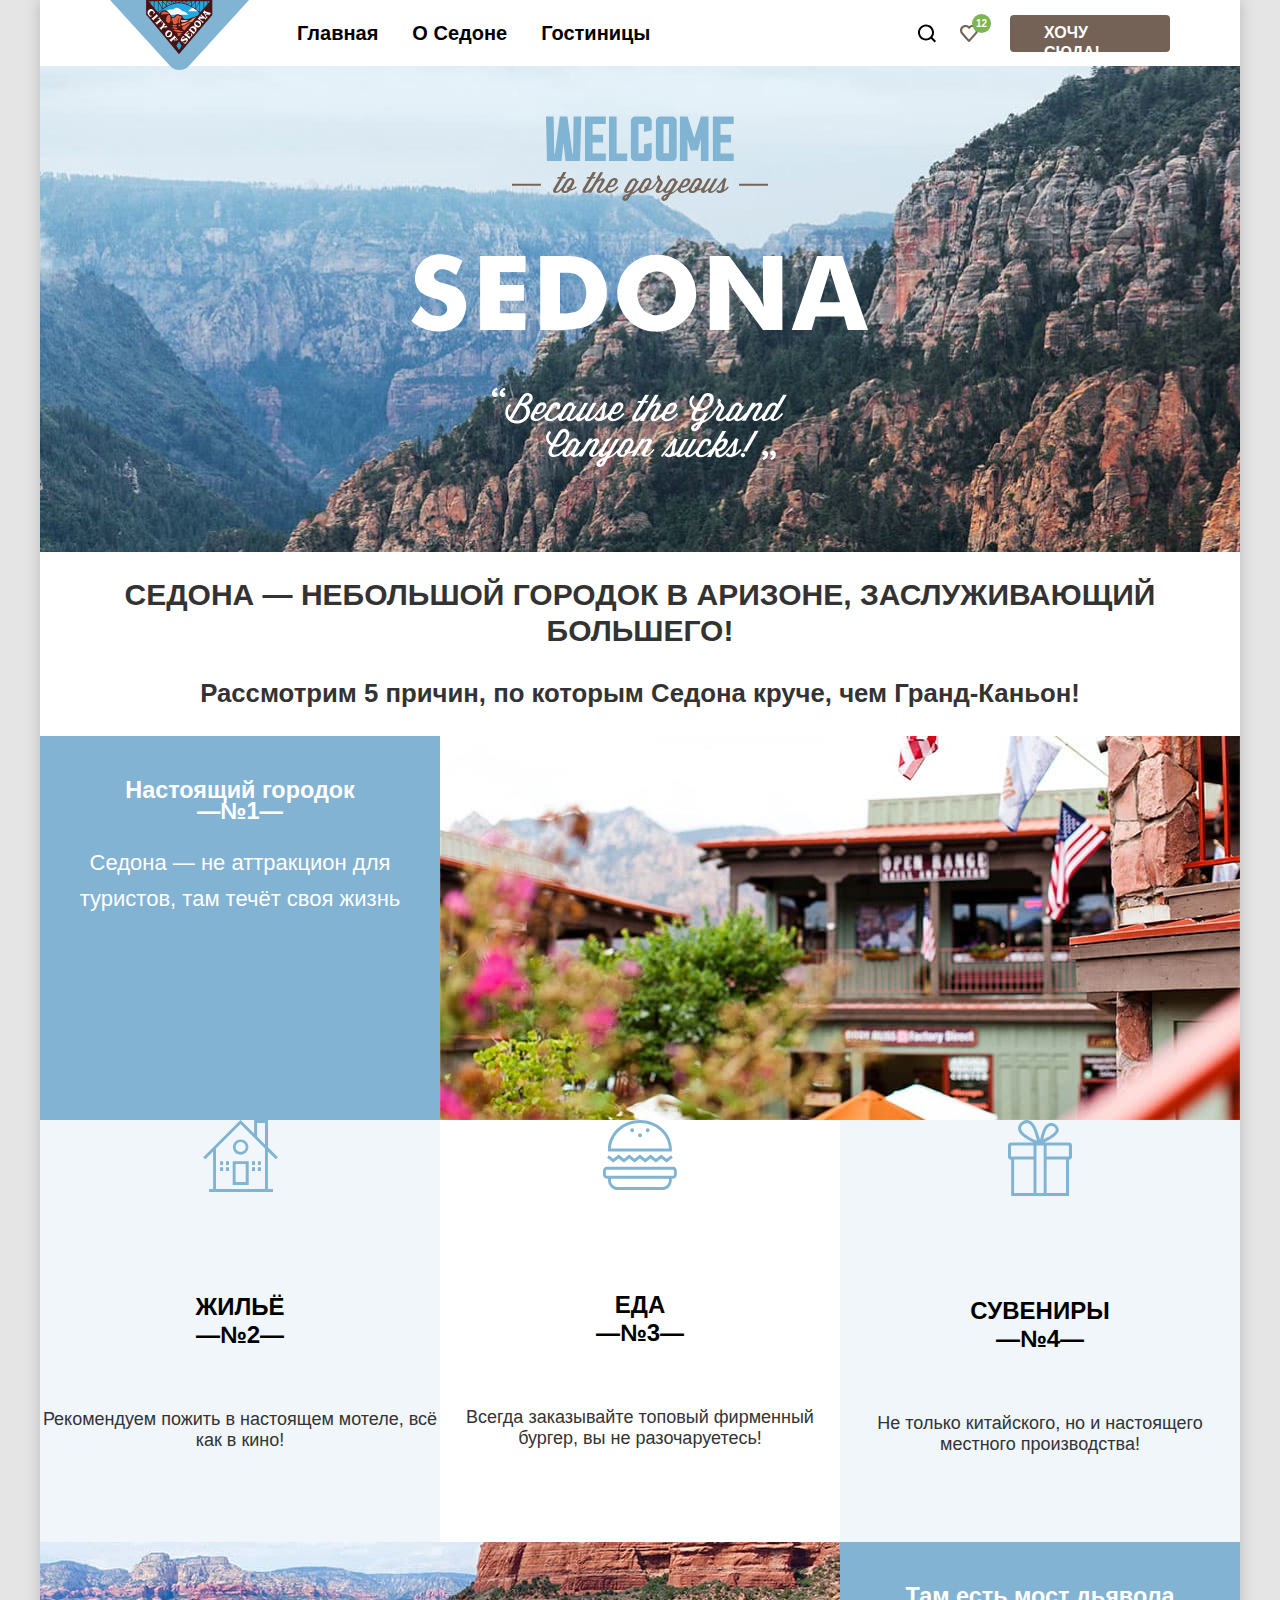
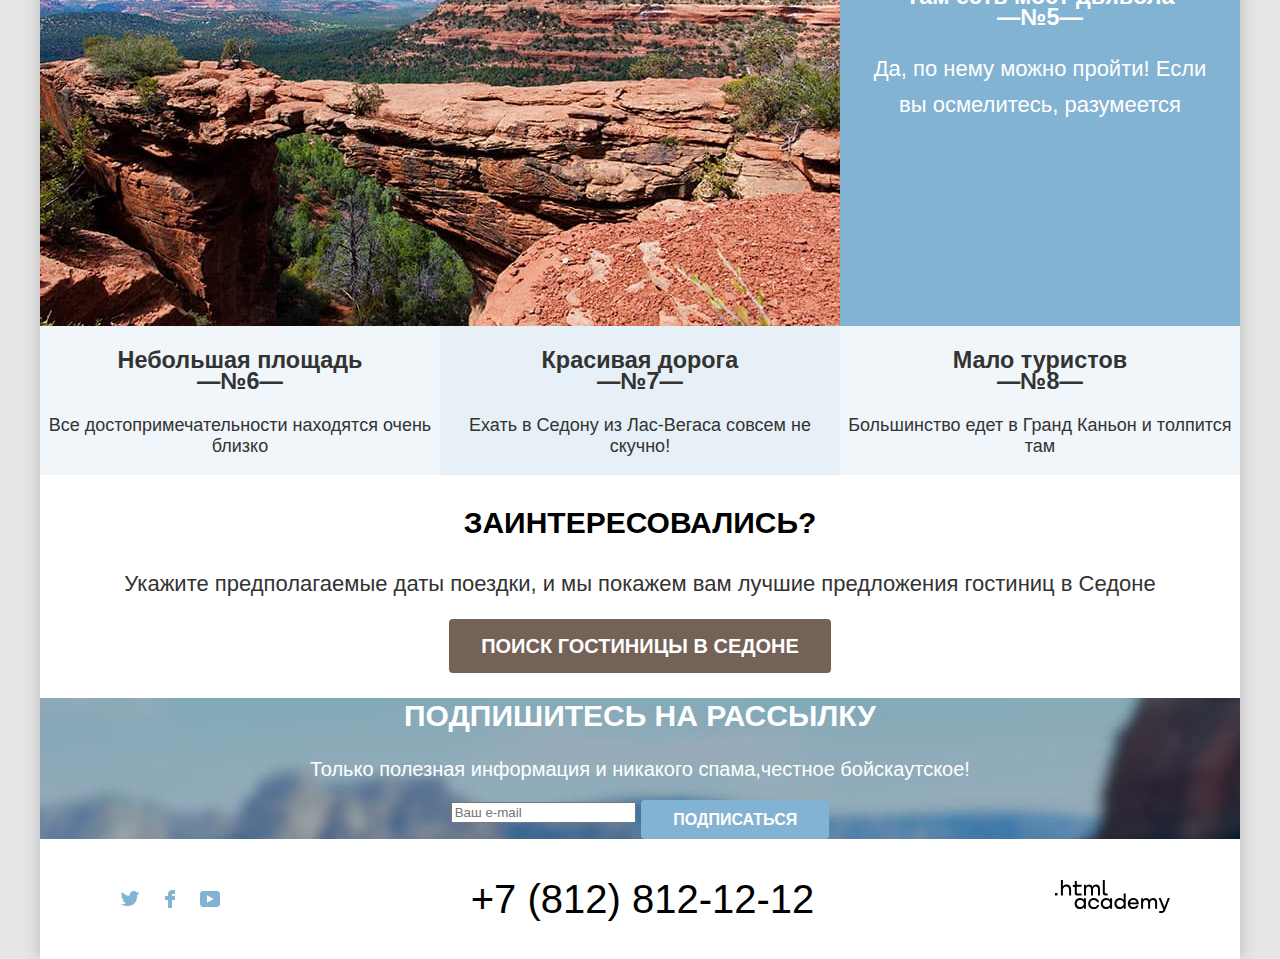
==== commit 02fd4721: "Merge pull request #6 from FOLLS888/master" ====
--- a/index.html
+++ b/index.html
@@ -136,9 +136,8 @@
           <h2 class="subscribe-title">Подпишитесь на рассылку</h2>
           <p class="subscribe-subtitle">Только полезная информация и никакого спама,честное бойскаутское!</p>
           <form class="subscribe-form" action="https://echo.htmlacademy.ru/" method="post">
-            <label for="subscribe-email">Email</label>
-            <input class="field" placeholder="email@example.com" type="email" name="subscribe-email"
-              id="subscribe-email" required>
+            <input class="field" placeholder="Ваш e-mail" type="email" name="subscribe-email" id="subscribe-email"
+              required>
             <button class="button subscribe-button" type="submit">Подписаться</button>
           </form>
         </section>
--- a/styles/styles.css
+++ b/styles/styles.css
@@ -35,7 +35,7 @@
     margin: 0 auto;
     width: 1200px;
     background-color: #FFFFFF;
-    box-shadow: 0px 0px 15px rgba(0, 0, 0, 0.2);
+    box-shadow: 0 0 15px rgba(0, 0, 0, 0.2);
 }
 
 .visually-hidden {
@@ -50,14 +50,23 @@
 }
 
 .button {
-    font-family: inherit;
-    font-weight: 700;
-    font-size: 20px;
-    line-height: 26px;
-    text-align: center;
+    display: inline-block;
+    vertical-align: top;
+    padding: 9px 32px;
+    text-transform: uppercase;
     text-decoration: none;
-    text-transform: uppercase;
-    color: #FFFFFF;
+    text-align: center;
+    font-weight: 700;
+    font-size: 16px;
+    line-height: 21px;
+    color: inherit;
+    border: 0;
+    border-radius: 4px;
+}
+
+.button:focus {
+    outline: none;
+    box-shadow: inset 0 0 0 3px #756257;
 }
 
 .button-booking-link {
@@ -463,10 +472,6 @@
 
 /* Каталог */
 
-.catalog-products {
-    flex-wrap: wrap;
-}
-
 .navigation-link-current {
     text-decoration: none;
 }
@@ -480,9 +485,9 @@
 .inner-header-container {
     background-size: 1200px 100%;
     min-height: 408px;
-    padding: 35px 72px 45px 71px;
+    padding: 39px 72px 45px 71px;
     background-image: url("../images/catalog-background-photo.jpg");
-    background-size: 100% auto;
+    background-size: cover;
     background-repeat: no-repeat;
     background-position: 0 0;
     box-sizing: border-box;
@@ -495,60 +500,196 @@
     margin-bottom: 5px;
     font-weight: 700;
     font-size: 60px;
-    line-height: 78px;
+    line-height: 68px;
+    margin-bottom: 0;
 }
 
 .breadcrumbs {
     display: flex;
     flex-wrap: wrap;
-    margin: 0px;
-    margin-left: 70px;
+    align-items: center;
+    margin: 0;
     margin-bottom: 45px;
-    padding: 0px;
+    padding: 0;
     list-style-type: none;
+    margin-right: auto;
 }
 
 .breadcrumbs-item {
-    position: relative;
-}
-
-.breadcrumbs-item:not(:last-child) {
-    margin-right: 20px;
+    margin: 0 10px 0 0;
 }
 
 .breadcrumbs-link {
-    padding: 5px 8px;
-    margin-left: -5px;
+    display: block;
     font-size: 16px;
     line-height: 21px;
     color: #ffffff;
     text-decoration: none;
 }
 
-.filters {
-    display: flex;
-    justify-content: space-between;
+.breadcrumbs-item:not(:last-child) .breadcrumbs-link::after {
+    content: "";
+}
+
+.breadcrumbs-link::after {
+    position: absolute;
+    top: 50%;
+    right: 0;
+    transform: translateY(-50%);
+    width: 5px;
+    height: 8px;
+    background-image: url("../images/arrow.svg");
+    background-repeat: no-repeat;
+    background-size: contain;
+    background-position: center;
+}
+
+.filter-container {
+    display: flex;
+    align-items: flex-start;
+    margin: 0;
 }
 
 .catalog-filter-group {
-    display: flex;
-    margin: 0;
+    border: 0;
+    margin: 0 62px 0 0;
+    padding: 0;
+}
+
+.filters-group {
+    flex: none;
+    box-sizing: border-box;
+    width: 287px;
+    margin: 0 81px 0 auto;
     padding: 0;
     border: none;
+}
+
+/* добавление поля цены */
+.options-has-background {
+    color: #fff;
+    background-color: transparent;
+}
+
+.range-wrapper-inputs {
+    display: grid;
+    grid-template-columns: 1fr 1fr;
+    width: 100%;
+    margin: 34px 0 30px 0;
+}
+
+.catalog-filter-label {
+    position: relative;
+    font-size: 18px;
+    line-height: 23px;
+    color: rgba(255, 255, 255, 0.3);
+}
+
+.catalog-filter-input {
+    -webkit-box-sizing: border-box;
+    -moz-box-sizing: border-box;
+    box-sizing: border-box;
+    display: block;
+    padding: 10px 40px 10px 17px;
+    width: 100%;
+    height: 48px;
+    font-family: "PT Sans", sans-serif;
+    font-size: 18px;
+    line-height: 23px;
+    color: #fff;
+    background-color: transparent;
+    border: 2px solid #fff;
+}
+
+.catalog-filter-input::-webkit-outer-spin-button,
+.catalog-filter-input::-webkit-inner-spin-button {
+    -webkit-appearance: none;
+    margin: 0;
+}
+
+.catalog-filter-input[type=number] {
+    -moz-appearance: textfield;
+}
+
+.catalog-filter-label:first-child .catalog-filter-input {
+    border-radius: 4px 0 0 4px;
+    border-right: 0;
+}
+
+.catalog-filter-label:last-child .catalog-filter-input {
+    border-radius: 0 4px 4px 0;
+}
+
+.catalog-filter-label span {
+    position: absolute;
+    top: 50%;
+    right: 15px;
+    transform: translateY(-50%);
+}
+
+/* вставка с ранжированием цены */
+.range {
+    position: relative;
+    margin-bottom: 25px;
+    padding: 0;
+    width: 267px;
+
+}
+
+.scale {
+    position: relative;
+    height: 2px;
+    background-color: rgba(255, 255, 255, 0.3);
+}
+
+.scale-line {
+    position: absolute;
+    top: 0;
+    bottom: 0;
+    background-color: #ffffff;
+}
+
+.toggle {
+    position: absolute;
+    top: 50%;
+    transform: translate(0, -50%);
+    width: 4px;
+    height: 4px;
+    background-color: #ABABAB;
+    border: 8px solid #ffffff;
+    border-radius: 50%;
+    box-shadow: 0 2px 0 0 rgba(171, 171, 171, 0.3);
+    cursor: pointer;
+    border-radius: 5px;
+}
+
+.catalog-filter-item {
+    margin-bottom: 16px;
+    font-size: 18px;
+    line-height: 23px;
+}
+
+.catalog-result {
+    display: flex;
+    padding: 44px 71px 56px 71px;
     flex-direction: column;
 }
 
-.catalog-filter-group:nth-child(2) {
-    margin-right: 110px;
-}
-
-.catalog-result {
-    display: flex;
-    padding: 44px 72px 0 72px;
+.filters-buttons {
+    font-family: "PT Sans", "Arial", sans-serif;
+    display: flex;
+    flex-wrap: wrap;
+    width: 160px;
     flex-direction: column;
+    justify-content: flex-start;
+    align-items: center;
+    margin-top: 61px;
 }
 
 .catalog-result-text {
+    margin: 0;
+    margin-right: auto;
+    padding: 0;
     font-weight: 700;
     font-size: 30px;
     line-height: 39px;
@@ -560,24 +701,12 @@
     font-weight: 700;
     font-size: 20px;
     line-height: 26px;
-    padding: 0;
-    margin: 0;
-    color: #FFFFFF;
-}
-
-.form-control {
-    line-height: 23px;
-}
-
-.form-control-checkbox {
-    margin: 0 19px 16px 0;
+    margin-bottom: 5px;
 }
 
 .catalog-filter-list {
-    color: #ffffff;
-    padding-left: 0px;
-    margin-top: 0px;
-    list-style-type: none;
+    list-style: none;
+    padding: 0;
 }
 
 .catalog-wrapper {
@@ -585,22 +714,29 @@
     margin-bottom: 53px;
     flex-wrap: wrap;
     align-items: center;
-    padding-top: 44px;
-    padding-bottom: 56px;
-    align-items: center;
+    justify-content: space-between;
+
 }
 
 .dropdown {
+    -webkit-appearance: none;
+    -moz-appearance: none;
+    appearance: none;
+    display: block;
+    box-sizing: border-box;
+    padding: 12px 40px 12px 15px;
     width: 287px;
-    height: 48px;
-    margin-top: -8px;
-    margin-right: 81px;
-    font-family: inherit;
     font-size: 18px;
-    line-height: 23px;
-    border: 2px solid #E6E6E6;
+    background-image: url("data:image/svg+xml,%3Csvg width='12' height='7' viewBox='0 0 12 7' fill='none' xmlns='http://www.w3.org/2000/svg'%3E%3Cg opacity='0.3' clip-path='url(%23clip0_24196_269)'%3E%3Cpath d='M6.6 6.7001L11.7 1.4001C12 1.1001 12 0.500098 11.7 0.200098C11.4 -0.0999023 10.8 -0.0999023 10.5 0.200098L6 4.9001L1.5 0.200098C1.2 -0.0999023 0.6 -0.0999023 0.3 0.200098C0.1 0.300098 0 0.600098 0 0.800098C0 1.0001 0.1 1.2001 0.3 1.4001L5.4 6.7001C5.7 7.1001 6.3 7.1001 6.6 6.7001Z' fill='black'/%3E%3C/g%3E%3Cdefs%3E%3CclipPath id='clip0_24196_269'%3E%3Crect width='12' height='7' fill='white'/%3E%3C/clipPath%3E%3C/defs%3E%3C/svg%3E%0A");
+    background-repeat: no-repeat;
+    background-size: 12px auto;
+    background-position: right 20px center;
+    border: 2px solid #e6e6e6;
     border-radius: 4px;
-    color: #333333;
+}
+
+.dropdown::-ms-expand {
+    display: none;
 }
 
 .dropdown:hover {
@@ -627,49 +763,65 @@
 }
 
 .catalog-card-item {
-    font-weight: 700;
-    font-size: 24px;
-    line-height: 31px;
-}
-
-.button-select-control {
-    display: flex;
-    padding-left: 81px;
+    box-sizing: border-box;
+    padding: 20px;
+    width: 100%;
+    max-width: 340px;
+}
+
+.catalog-displaytype {
+    display: flex;
+    align-items: center;
+    justify-content: flex-end;
+    flex-wrap: wrap;
+    margin: 0 0 0 73px;
+    padding: 0;
+    list-style: none;
+}
+
+.catalog-displaytype-item {
+    margin: 4px 0 4px 8px;
+}
+
+.catalog-displaytype-link {
+    display: flex;
+    justify-content: center;
+    align-items: center;
+    box-sizing: border-box;
+    padding: 10px;
+    width: 48px;
     height: 48px;
-    flex-wrap: wrap;
-}
-
-.catalog-displaytype {
-    display: flex;
-    margin: 0;
-    padding: 0;
-    flex-wrap: wrap;
-    list-style-type: none;
-}
-
-.catalog-displaytype-item {
-    margin-bottom: 8px;
-}
-
-.catalog-displaytype-link {
+    border: 2px solid #e6e6e6;
+    border-radius: 4px;
+}
+
+.catalog-card-image-link {
     display: block;
-    width: 17px;
-    height: 16px;
-    padding: 17px 16px;
-    border: 2px solid #E6E6E6;
-    border-radius: 4px;
-    background-position: center;
-    background-repeat: no-repeat;
-    background-size: 16px 14px;
+    width: 300px;
+    height: 206px;
+    background-color: #ccc;
 }
 
 .catalog-card-link {
+    display: block;
+    background-color: #FFFFFF;
     text-decoration: none;
     color: #000000;
-}
-
-.catalog-displaytype-current {
-    border: 2px solid #000000;
+    white-space: nowrap;
+}
+
+.catalog-card-link img {
+    display: block;
+    width: 100%;
+    height: 100%;
+    object-fit: cover;
+}
+
+.catalog-card-row {
+    display: flex;
+    align-items: center;
+    justify-content: space-between;
+    margin-top: 16px;
 }
 
 .catalog-card-text {
@@ -708,25 +860,10 @@
     grid-template-columns: repeat(3, 1fr);
     gap: 10px 18px;
     margin: 0;
-    margin-bottom: 64px;
+    margin-bottom: 34px;
     padding: 0;
     list-style-type: none;
-}
-
-.catalog-card-item {
-    display: grid;
-    grid-template-columns: repeat(2, 1fr);
-    grid-template-rows: 206px auto repeat(3, min-content);
-    gap: 16px 26px;
-    padding: 20px;
-}
-
-.catalog-card-link:not(.button) {
-    grid-column: 1 / -1;
-}
-
-.catalog-card-link {
-    text-decoration: none;
+    border-bottom: 1px solid #E6E6E6;
 }
 
 .catalog-card-linkimage:hover {
@@ -750,12 +887,7 @@
     opacity: 0.3;
 }
 
-.catalog-card-image {
-    object-fit: contain;
-}
-
 .catalog-card-title {
-    grid-column: 1 / -1;
     margin: 0;
 }
 
@@ -772,31 +904,38 @@
 }
 
 .button-small {
+    display: inline-block;
+    width: 133px;
+    padding: 8px 5px;
+    font-weight: 700;
+    font-size: 16px;
+    line-height: 1.29;
+    text-align: center;
+    color: #ffffff;
+    text-decoration: none;
+    text-transform: uppercase;
     background: #756257;
     border-radius: 4px;
-    font-size: 16px;
-    line-height: 21px;
-    height: 37px;
-}
-
-.button-success {
-    background: #7DB54F;
-    border-radius: 4px;
-    width: 141px;
-    height: 37px;
-    font-weight: bold;
-    font-size: 16px;
-    line-height: 21px;
-    text-align: center;
-    text-transform: uppercase;
+}
+
+.button-small:focus {
+    box-shadow: inset 0 0 0 3px #83B3D3;
+}
+
+.button-small:hover {
+    background-color: #615048;
 }
 
 .submit-button {
     background: #83B3D3;
     border-radius: 4px;
-    min-width: 160px;
+    width: 100%;
+    font-size: 16px;
+    line-height: 21px;
+    padding: 14px 20px;
     margin-bottom: 20px;
     justify-items: center;
+    box-sizing: border-box;
 }
 
 .submit-button:focus {
@@ -812,6 +951,7 @@
 }
 
 .reset-button {
+    width: 160px;
     width: min-content;
     align-self: center;
     padding: 0 10px;
@@ -844,68 +984,96 @@
 }
 
 .button-favorites {
-    font-style: normal;
-    font-weight: bold;
-    background-color: #83B3D3;
-    color: #FFFFFF;
+    display: inline-block;
+    width: 133px;
+    padding: 8px 5px;
+    font-weight: 700;
+    font-size: 16px;
+    line-height: 1.29;
+    text-align: center;
+    color: #ffffff;
+    text-decoration: none;
+    text-transform: uppercase;
     border-radius: 4px;
-    width: 141px;
-    height: 18px;
-    font-size: 16px;
-    line-height: 21px;
-    text-align: center;
-    text-transform: uppercase;
+    background-color: #83b3d3;
+}
+
+.button-favorites:hover {
+    background-color: #68A2CA;
+}
+
+.button-success {
+    background-color: #7DB54F;
+}
+
+.button-success:hover {
+    background-color: #6C9E42;
+}
+
+.button-small:active,
+.button-favorites:active {
+    color: rgba(255, 255, 255, 0.3);
 }
 
 .catalog-card-text-rating {
-    background: #F2F2F2;
-    border-radius: 4px;
+    display: flex;
+    justify-content: center;
+    align-items: center;
     width: 160px;
     height: 37px;
+    font-size: 16px;
+    line-height: 1.3;
+    text-transform: uppercase;
+    background: #f2f2f2;
+    border-radius: 4px;
+    margin-bottom: 3px;
 }
 
 .catalog-button {
-    position: relative;
-    margin-bottom: 60px;
-    width: 620px;
-    line-height: 26px;
-    align-self: center;
-}
-
-.catalog-button::before {
-    content: "";
-    position: absolute;
-    top: -30px;
-    left: -218px;
-    background-color: #E6E6E6;
-    width: 1056px;
-    height: 1px;
+    min-width: 620px;
+    min-height: 60px;
+    font-family: "PT Sans", "Arial", sans-serif;
+    font-weight: 700;
+    font-size: 20px;
+    line-height: 1.3;
+    text-align: center;
+    text-transform: uppercase;
+    color: #ffffff;
+    background: #83b3d3;
+    border: none;
+    border-radius: 4px;
+    margin: 30px 218px;
+    padding: 0;
 }
 
 .pagination-button {
     line-height: 26px;
-    text-align: center;
-    text-transform: uppercase;
-    color: #FFFFFF;
-    background: #83B3D3;
 }
 
 .catalog-bottom {
     display: flex;
+    align-items: center;
     background-color: #ffffff;
     padding-top: 30px;
     padding-bottom: 73px;
+    border-top: 1px solid #E6E6E6;
+}
+
+.dropdown-number-hotels {
+    width: 160px;
 }
 
 .catalog-pagination {
     display: flex;
-    margin-left: 72px;
-    padding: 0;
-    list-style-type: none;
+    margin: 0;
+    padding: 0;
+    list-style: none;
+    margin-right: auto;
 }
 
 .pagination-item:not(:last-child) {
     margin-right: 8px;
+    border-radius: 4px;
 }
 
 .catalog-pagination-link {
@@ -913,6 +1081,7 @@
     box-sizing: border-box;
     width: 55px;
     height: 55px;
+    padding: 15px;
     background-color: #83b3d3;
     font-weight: 700;
     font-style: normal;
@@ -921,27 +1090,29 @@
     text-decoration: none;
     font-size: 20px;
     line-height: 26px;
-    align-items: center;
-    align-content: center;
     text-align: center;
     text-decoration: none;
     margin: 0 8px;
     margin-right: auto;
+    border-radius: 4px;
+}
+
+.catalog-pagination-link:focus-visible {
+    background-color: #68a2ca;
+    outline: 3px solid #756257;
 }
 
 .catalog-pagination-link-current {
     background-color: #f2f2f2;
     color: #000000;
-    text-align: center;
-    font-weight: 700;
-    display: block;
-    box-sizing: border-box;
-    border-radius: 4px;
-    width: 55px;
-    height: 55px;
-    font-style: normal;
-    text-transform: uppercase;
-    text-decoration: none;
-    font-size: 20px;
-    line-height: 26px;
+}
+
+.text-output {
+    display: flex;
+    flex-wrap: wrap;
+    margin-right: 51px;
+}
+
+.subscribe-bottom {
+    padding-bottom: 141px;
 }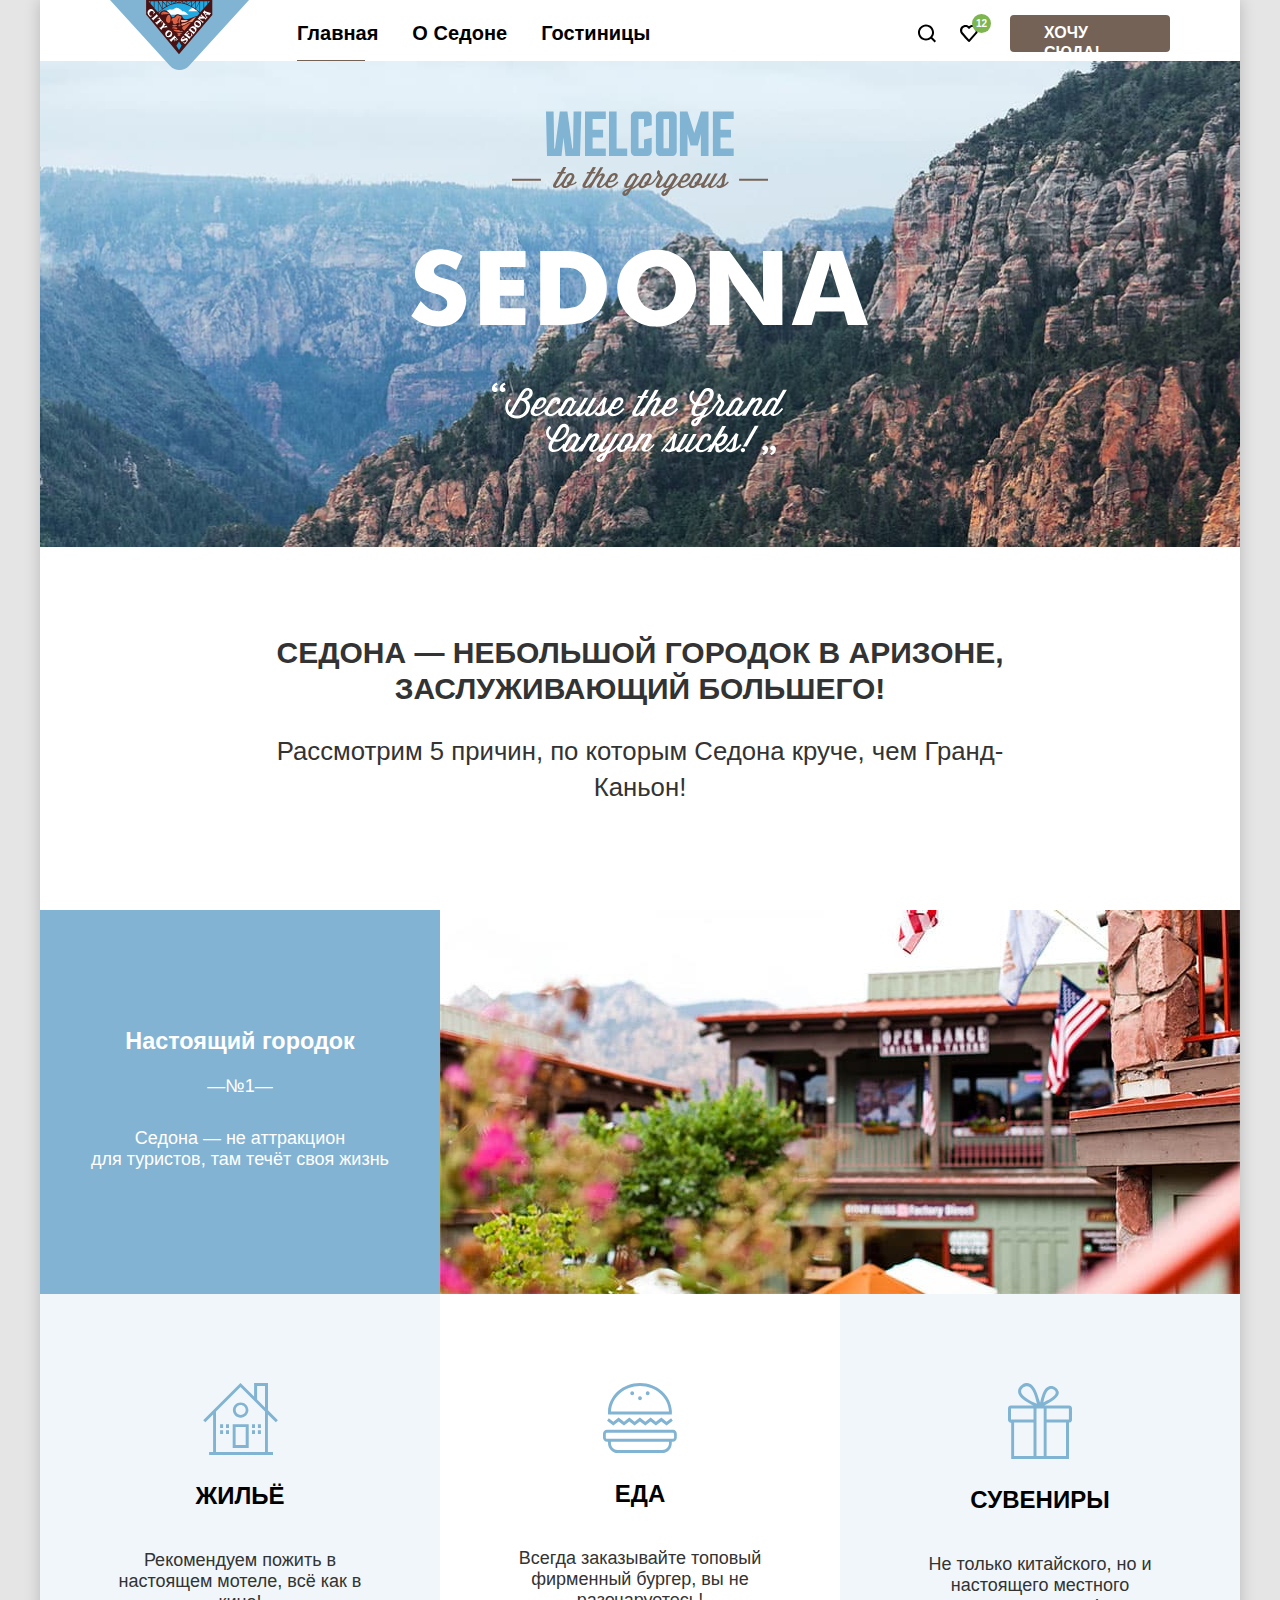
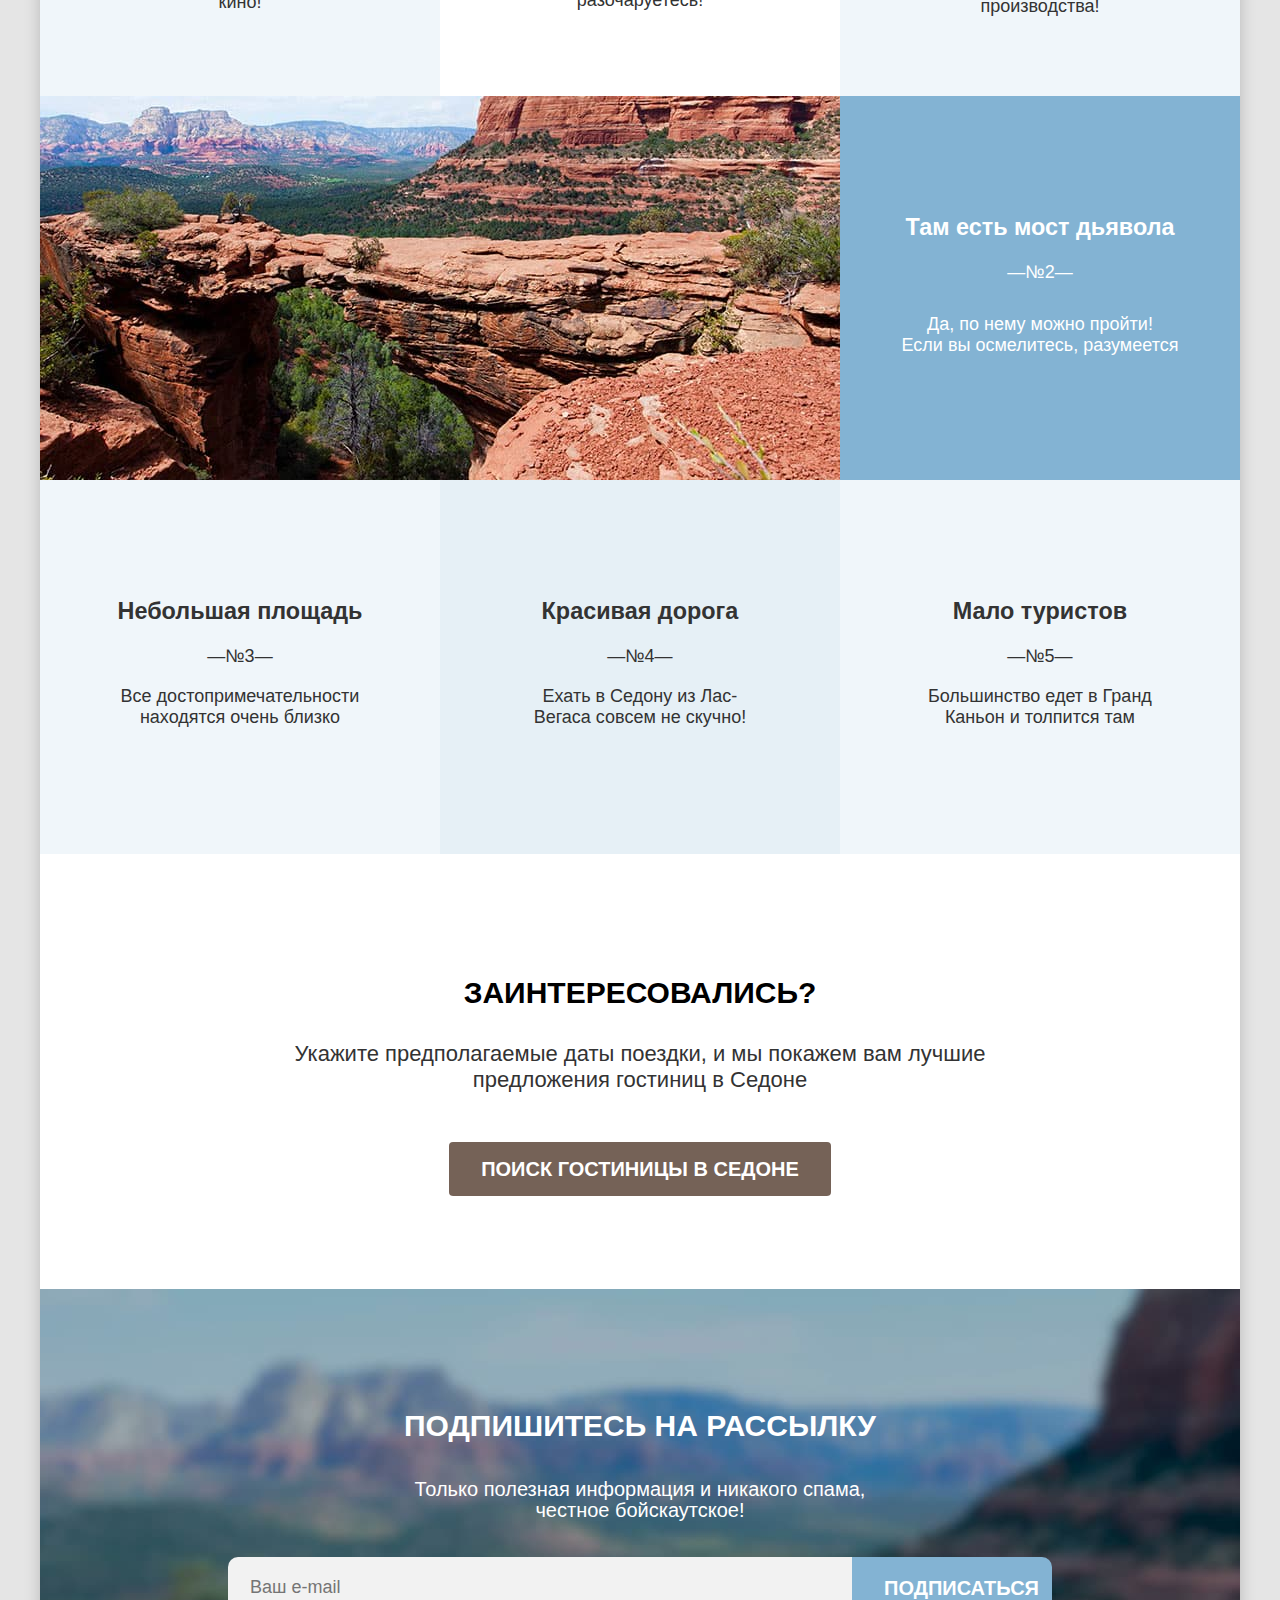
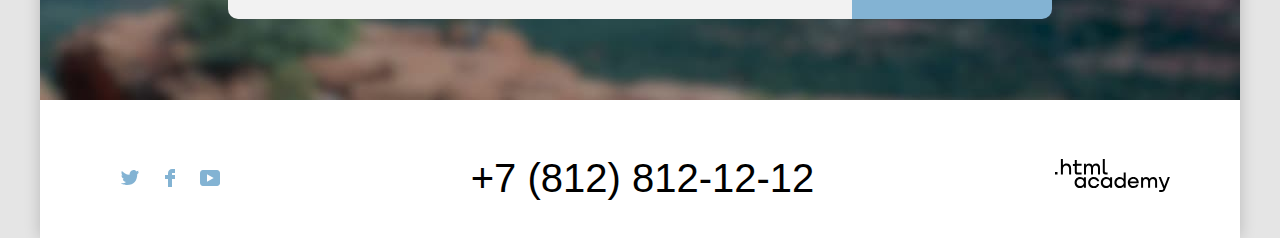
==== commit 3ee81363: "Завершает вёрстку всех компонентов" ====
--- a/index.html
+++ b/index.html
@@ -14,7 +14,7 @@
       <nav class="navigation">
         <ul class="navigation-list">
           <li class="navigation-item">
-            <a class="navigation-link" href="index.html">Главная</a>
+            <a class="navigation-link navigation-index-current" href="index.html">Главная</a>
           </li>
           <li class="navigation-item">
             <a class="navigation-link" href="#">О Седоне</a>
@@ -36,12 +36,12 @@
             </a>
           </li>
           <li class="navigation-item navigation-user-item">
-            <a class="navigation-user-link" href="#">
+            <a class="navigation-user-link number-favoutites" href="#">
               <span class="visually-hidden">Избранное</span>
-              <svg width="18" height="17" viewBox="0 0 18 17" fill="none" xmlns="http://www.w3.org/2000/svg">
+              <svg class="navigation-icon" width="18" height="17" viewBox="0 0 18 17" fill="currentColor"
+                xmlns="http://www.w3.org/2000/svg">
                 <path
-                  d="M8.9 17C8.6 17 8.3 16.9 8.1 16.6C2.7 10.5 1.4 9.1 1.1 8.7C0.4 7.8 0 6.6 0 5.4C0 2.4 2.4 0 5.5 0C6.8 0 8 0.5 9 1.3C10 0.5 11.3 0 12.5 0C15.5 0 18 2.4 18 5.4C18 6.7 17.5 7.9 16.7 8.8L9.7 16.7C9.5 16.9 9.3 17 8.9 17ZM2.9 7.5C3.2 7.9 6.4 11.5 9 14.4L15.2 7.4C15.7 6.9 15.9 6.2 15.9 5.4C15.9 3.6 14.4 2.1 12.6 2.1C11.6 2.1 10.6 2.6 9.9 3.4C9.6 3.7 9.3 3.8 9 3.8C8.7 3.8 8.4 3.6 8.2 3.4C7.5 2.6 6.5 2.1 5.5 2.1C3.7 2.1 2.2 3.6 2.2 5.4C2.1 6.3 2.5 7 2.9 7.5C2.8 7.5 2.8 7.5 2.9 7.5Z"
-                  fill="#756257" />
+                  d="M8.9 17C8.6 17 8.3 16.9 8.1 16.6C2.7 10.5 1.4 9.1 1.1 8.7C0.4 7.8 0 6.6 0 5.4C0 2.4 2.4 0 5.5 0C6.8 0 8 0.5 9 1.3C10 0.5 11.3 0 12.5 0C15.5 0 18 2.4 18 5.4C18 6.7 17.5 7.9 16.7 8.8L9.7 16.7C9.5 16.9 9.3 17 8.9 17ZM2.9 7.5C3.2 7.9 6.4 11.5 9 14.4L15.2 7.4C15.7 6.9 15.9 6.2 15.9 5.4C15.9 3.6 14.4 2.1 12.6 2.1C11.6 2.1 10.6 2.6 9.9 3.4C9.6 3.7 9.3 3.8 9 3.8C8.7 3.8 8.4 3.6 8.2 3.4C7.5 2.6 6.5 2.1 5.5 2.1C3.7 2.1 2.2 3.6 2.2 5.4C2.1 6.3 2.5 7 2.9 7.5C2.8 7.5 2.8 7.5 2.9 7.5Z" />
               </svg>
               <span class="total">12</span>
             </a>
@@ -72,7 +72,8 @@
             <li class="advantages-item">
               <div class="advantages-item-text-block">
                 <h3 class="advantages-name">Настоящий городок</h3>
-                <p class="advantages-description">Седона — не аттракцион для туристов, там течёт своя жизнь</p>
+                <span class="advantages-number">&#8212;№1&#8212;</span>
+                <p class="advantages-description">Седона — не аттракцион <br> для туристов, там течёт своя жизнь</p>
               </div>
               <img class="advantages-image" src="images/advantage-photo-1.jpg" width="800" height="384"
                 alt="Настоящий городок Седона">
@@ -99,24 +100,28 @@
                 alt="Каньон, мост дьявола в Седоне">
               <div class="advantages-item-text-block">
                 <h3 class="advantages-name">Там есть мост дьявола</h3>
-                <p class="advantages-description">Да, по нему можно пройти! Если вы осмелитесь, разумеется</p>
+                <span class="advantages-number">&#8212;№2&#8212;</span>
+                <p class="advantages-description">Да, по нему можно пройти! <br> Если вы осмелитесь, разумеется</p>
               </div>
             </li>
             <li class="advantages-item container-text">
               <div class="advantages-item-text">
                 <h3 class="advantages-name">Небольшая площадь</h3>
+                <span class="advantages-number">&#8212;№3&#8212;</span>
                 <p class="advantages-description-text">Все достопримечательности находятся очень близко</p>
               </div>
             </li>
             <li class="advantages-item container-text">
               <div class="advantages-item-text">
                 <h3 class="advantages-name">Красивая дорога</h3>
+                <span class="advantages-number">&#8212;№4&#8212;</span>
                 <p class="advantages-description-text">Ехать в Седону из Лас-Вегаса совсем не скучно!</p>
               </div>
             </li>
             <li class="advantages-item container-text">
               <div class="advantages-item-text">
                 <h3 class="advantages-name">Мало туристов</h3>
+                <span class="advantages-number">&#8212;№5&#8212;</span>
                 <p class="advantages-description-text">Большинство едет в Гранд Каньон и толпится там</p>
               </div>
             </li>
@@ -134,10 +139,10 @@
         <!--Добавляем раздел подписаться на рассылку-->
         <section class="subscribe subscribe-has-background">
           <h2 class="subscribe-title">Подпишитесь на рассылку</h2>
-          <p class="subscribe-subtitle">Только полезная информация и никакого спама,честное бойскаутское!</p>
+          <p class="subscribe-subtitle">Только полезная информация и никакого спама, <br> честное бойскаутское!</p>
           <form class="subscribe-form" action="https://echo.htmlacademy.ru/" method="post">
-            <input class="field" placeholder="Ваш e-mail" type="email" name="subscribe-email" id="subscribe-email"
-              required>
+            <label class="visually-hidden" for="field-email">Введите ваш email</label>
+            <input class="field-email" id="field-email" placeholder="Ваш e-mail" type="email" name="newsletter-email">
             <button class="button subscribe-button" type="submit">Подписаться</button>
           </form>
         </section>
@@ -192,6 +197,81 @@
         </section>
       </div>
     </footer>
+
+    <!--Оформление модального окна ВНИМАНИЕ!!! для активации модального окна необходимо активировать класс modal-page-active-->
+    <section class="modal-page">
+      <div class="modal-box">
+        <div class="modal-container">
+          <div class="modal-header">
+            <h2 class="modal-title">Поиск гостиницы в Седоне</h2>
+            <button class="close-modal" aria-label="Закрыть окно.">
+              <svg width="14" height="14" fill="none" xmlns="http://www.w3.org/2000/svg">
+                <path d="M14 1.3 12.7 0 7 5.7 1.3 0 0 1.3 5.7 7 0 12.7 1.3 14 7 8.3l5.7 5.7 1.3-1.3L8.3 7 14 1.3Z"
+                  fill="#000" />
+              </svg>
+            </button>
+          </div>
+          <form class="modal-form" action="https://echo.htmlacademy.ru/" method="post">
+            <label class="arrival-date" for="arrival-date">Дата заезда:</label>
+            <div class="input-box">
+              <input class="input-arrival-date" id="arrival-date" type="text" value="" placeholder="27 апреля 2020">
+              <button class="input-calendar-arrival" aria-label="Открыть календарь для выбора даты."
+                type="button"></button>
+
+              <!--ВНИМАНИЕ!!! для появления предупреждения необходимо активировать класс error-notification-active-->
+
+              <span class="error-notification">Мы не можем отправить вас в прошлое.</span>
+            </div>
+            <label class="departure-date" for="departure-date">Дата выезда:</label>
+            <div class="input-box">
+              <input class="input-departure-date" id="departure-date" type="text" placeholder="1 сентября 2021">
+              <button class="input-calendar-departure" aria-label="Открыть календарь для выбора даты."
+                type="button"></button>
+
+              <!--ВНИМАНИЕ!!! для появления положительного уведомления необходимо активировать класс positive-notification-active-->
+              <span class="positive-notification">На эти даты есть свободные номера. Пока есть.</span>
+            </div>
+            <label class="adults-label" for="adults-number">Взрослые:</label>
+            <div class="adults-box">
+              <button class="minus-button" type="button" aria-label="Уменьшить количество взрослых.">
+                <svg width="14" height="2" fill="none" xmlns="http://www.w3.org/2000/svg">
+                  <path d="M0 0v2h14V0H0Z" fill="#000" />
+                </svg>
+              </button>
+              <input class="adults-number" id="adults-number" type="number" value="2" step="1" min="1" max="4">
+              <button class="plus-button" type="button" aria-label="Увеличить количество взрослых.">
+                <svg width="14" height="14" fill="none" xmlns="http://www.w3.org/2000/svg">
+                  <path d="M14 6H8V0H6v6H0v2h6v6h2V8h6V6Z" fill="#000" />
+                </svg>
+              </button>
+            </div>
+            <label class="children-label" for="children-number">Дети:
+              <button class="info-children" id="children-number" type="button">
+                <svg width="2" height="12" fill="none" xmlns="http://www.w3.org/2000/svg">
+                  <path fill-rule="evenodd" clip-rule="evenodd" d="M0 0h2v2H0V0Zm2 12H0V3h2v9Z" fill="#000" />
+                </svg>
+                <span class="notification-children">Укажите количество детей, которые будут с вами, возраст которых от 6
+                  до 18 лет. Дети<br>до 6 лет размещаются бесплатно.</span>
+              </button>
+            </label>
+            <div class="children-box">
+              <button class="minus-button" type="button">
+                <svg width="14" height="2" fill="none" xmlns="http://www.w3.org/2000/svg">
+                  <path d="M0 0v2h14V0H0Z" fill="#000" />
+                </svg>
+              </button>
+              <input class="children-number" type="number" value="1" step="1" min="0" max="4">
+              <button class="plus-button" type="button">
+                <svg width="14" height="14" fill="none" xmlns="http://www.w3.org/2000/svg">
+                  <path d="M14 6H8V0H6v6H0v2h6v6h2V8h6V6Z" fill="#000" />
+                </svg>
+              </button>
+            </div>
+            <button class="button-modal-form" type="submit">Найти</button>
+          </form>
+        </div>
+      </div>
+    </section>
   </div>
 </body>
 
--- a/styles/styles.css
+++ b/styles/styles.css
@@ -132,7 +132,6 @@
     justify-content: space-between;
     flex-grow: 1;
     padding: 0;
-
 }
 
 .navigation-list {
@@ -145,6 +144,7 @@
 
 .navigation-link {
     display: inline-block;
+    position: relative;
     padding: 20px 0;
     font-size: 20px;
     line-height: 26px;
@@ -153,6 +153,24 @@
     color: inherit;
     background-color: #ffffff;
     text-decoration: none;
+}
+
+.navigation-index-current::before {
+    content: "";
+    position: absolute;
+    bottom: 4px;
+    background-color: rgba(117, 98, 87, 1);
+    width: 68px;
+    height: 2px;
+}
+
+.navigation-link-current::before {
+    content: "";
+    position: absolute;
+    bottom: 4px;
+    background-color: rgba(117, 98, 87, 1);
+    width: 68px;
+    height: 2px;
 }
 
 .navigation-item {
@@ -179,6 +197,24 @@
     background: #756257;
     Width: 160px;
     Height: 37px;
+}
+
+.navigation-user-item-link:hover {
+    background-color: rgba(97, 80, 72, 1);
+}
+
+.navigation-user-item-link:active {
+    background-color: rgba(97, 80, 72, 1);
+    color: rgba(255, 255, 255, 0.3);
+}
+
+.navigation-user-item-link:focus-visible {
+    background-color: rgba(97, 80, 72, 1);
+    outline: 3px solid #83b3d3;
+}
+
+.number-favoutites:active::before {
+    color: rgba(255, 255, 255, 0.3);
 }
 
 .navigation-user-link {
@@ -211,6 +247,8 @@
 
 .main-container {
     flex-grow: 1;
+    position: relative;
+    top: -5px;
 }
 
 .main-index {
@@ -234,12 +272,18 @@
     font-size: 22px;
     line-height: 36px;
     text-align: center;
+    padding: 63px 210px 80px 210px;
 }
 
 .promo-title {
     font-weight: 700;
     font-size: 30px;
     text-transform: uppercase;
+}
+
+.promo-subtitle {
+    font-weight: 400;
+    color: #333333;
 }
 
 /* Преимущества */
@@ -257,7 +301,6 @@
     text-align: center;
     flex-wrap: wrap;
     list-style-type: none;
-    counter-reset: li;
 }
 
 .advantages-caption {
@@ -265,14 +308,17 @@
     font-size: 18px;
     line-height: 21px;
     text-align: center;
+    margin: 0;
+    padding: 20px 75px 79px 75px;
 }
 
 .advantages-description {
     color: #FFFFFF;
-    font-size: 22px;
-    line-height: 36px;
+    font-size: 18px;
+    line-height: 21px;
     text-align: center;
     margin: 0;
+    padding: 30px;
 }
 
 .advantages-description-text {
@@ -294,16 +340,11 @@
 .container-text {
     width: 33.33%;
     box-sizing: border-box;
+    padding: 97px 75px 108px 75px;
 }
 
 .advantages-item:nth-child(odd) {
     background-color: rgba(131, 179, 211, 0.12);
-}
-
-.advantages-item h3::after {
-    content: "—№"counter(li)"—";
-    counter-increment: li;
-    display: block;
 }
 
 .advantages-item-text-block {
@@ -312,6 +353,7 @@
     width: 400px;
     background-color: #83B3D3;
     color: #FFFFFF;
+    padding-top: 97px;
 }
 
 .advantages-item:nth-child(odd) {
@@ -322,24 +364,23 @@
     background: rgba(131, 179, 211, 0.2);
 }
 
+.advantages-number {
+    font-size: 18px;
+    text-transform: uppercase;
+    text-align: center;
+    line-height: 1.2;
+    margin-bottom: 30px;
+    padding-top: 30px;
+}
+
 .advantages-title {
     margin: 0;
-    padding-top: 97px;
-    padding-bottom: 30px;
+    padding: 23px 75px 20px 75px;
     font-size: 24px;
     line-height: 28px;
     font-weight: 700;
     text-transform: uppercase;
     color: #000000;
-}
-
-.advantages-caption {
-    font-size: 18px;
-    line-height: 21px;
-    padding-top: 30px;
-    padding-bottom: 87px;
-    margin: 0;
-    text-align: center;
 }
 
 .advantages-backround {
@@ -348,6 +389,18 @@
     grid-template-columns: repeat(3, 1fr);
     padding-left: 0;
     list-style-type: none;
+}
+
+.advantages-image {
+    max-width: 100%;
+    display: block;
+    height: auto;
+    overflow: hidden;
+
+}
+
+.advantages-sublist-item {
+    padding-top: 89px;
 }
 
 .advantages-sublist-item:nth-child(even) {
@@ -365,7 +418,7 @@
     text-align: center;
     color: #333333;
     background-color: #FFFFFF;
-    width: 1200px;
+    padding: 91px 240px 93px 240px;
 }
 
 .quest-title {
@@ -374,6 +427,10 @@
     line-height: 36px;
     text-transform: uppercase;
     color: #000000;
+}
+
+.quest-subtitle {
+    margin-top: 29px;
 }
 
 .quest-button {
@@ -381,17 +438,69 @@
     line-height: 36px;
     color: #FFFFFF;
     background-color: #756257;
+    margin-top: 27px;
+}
+
+.quest-button:hover {
+    background-color: rgba(97, 80, 72, 1);
+}
+
+
+.quest-button:focus-visible {
+    outline: 3px solid #83b3d3;
+    background-color: rgba(97, 80, 72, 1);
+}
+
+
+.quest-button:active {
+    background-color: rgba(97, 80, 72, 1);
+    color: rgba(255, 255, 255, 0.3);
 }
 
 .subscribe-button {
     background: #83B3D3;
+}
+
+.subscribe-button {
+    min-width: 200px;
+    min-height: 60px;
+    font-family: "PT Sans", "Arial", sans-serif;
+    font-size: 20px;
+    line-height: 1.3;
+    text-align: center;
+    text-transform: uppercase;
+    font-weight: 700;
+    color: #ffffff;
+    background: #83b3d3;
+    border-radius: 0px 10px 10px 0px;
+    border: none;
+}
+
+.subscribe-button:hover {
+    background-color: rgba(104, 162, 202, 1);
+}
+
+.subscribe-button:focus-visible {
+    background-color: rgba(104, 162, 202, 1);
+    outline: 3px solid #756257;
+}
+
+.subscribe-button:active {
+    color: rgba(255, 255, 255, 0.3);
+    background-color: rgba(104, 162, 202, 1);
 }
 
 .subscribe {
     text-align: center;
     background-color: #FFFFFF;
     color: #000000;
-    width: 1200px;
+    padding: 94px 240px 94px 240px;
+    margin: 0;
+}
+
+.subscribe-subtitle {
+    padding-top: 10px;
+    padding-bottom: 16px;
 }
 
 .subscribe-title {
@@ -421,6 +530,67 @@
     background: #83B3D3;
 }
 
+.subscribe-button-newsletter:hover {
+    background-color: rgba(104, 162, 202, 1);
+}
+
+
+.subscribe-button-newsletter:focus-visible {
+    background-color: rgba(104, 162, 202, 1);
+    outline: 3px solid #756257;
+}
+
+
+.subscribe-button-newsletter:active {
+    color: rgba(255, 255, 255, 0.3);
+    background-color: rgba(104, 162, 202, 1);
+}
+
+.subscribe-form {
+    display: flex;
+    justify-content: center;
+}
+
+.field {
+    background: #F2F2F2;
+    border-radius: 0px 10px 10px 0px;
+    transform: matrix(-1, 0, 0, 1, 0, 0);
+    width: 600px;
+    height: 60px;
+    font-family: "PT Sans", "Arial", sans-serif;
+    font-size: 18px;
+    line-height: 1.444;
+    border: none;
+}
+
+.field-email {
+    min-width: 600px;
+    min-height: 60px;
+    font-family: "PT Sans", "Arial", sans-serif;
+    font-size: 18px;
+    line-height: 1.444;
+    background: #f2f2f2;
+    border-radius: 10px 0px 0px 10px;
+    border: none;
+    padding-left: 22px;
+}
+
+.field:invalid {
+    background-color: rgba(229, 229, 229, 1);
+    outline: 2px solid #ff5757;
+}
+
+.field:focus-visible {
+    background-color: rgba(229, 229, 229, 1);
+    outline: 3px solid #83b3d3;
+}
+
+
+.field:hover {
+    background-color: rgba(229, 229, 229, 1);
+
+}
+
 .page-footer-container {
     display: flex;
     justify-content: space-between;
@@ -437,6 +607,11 @@
     width: 40px;
     height: 40px;
     border-radius: 10px;
+}
+
+.social-link:hover {
+    background-color: #68A2CA;
+    border: none;
 }
 
 .social-link:focus {
@@ -470,10 +645,53 @@
     color: #000000;
 }
 
+.footer-contacts-phone:hover {
+    color: rgba(117, 98, 87, 1);
+}
+
+.footer-contacts-phone:focus-visible {
+    color: rgba(117, 98, 87, 1);
+    outline: 3px solid #83b3d3;
+    border-radius: 10px;
+}
+
+.footer-contacts-phone:active {
+    color: rgba(117, 98, 87, 0.3);
+}
+
+.text {
+    display: inline-block;
+    color: #000000;
+}
+
+.page-footer-logo:hover {
+    color: rgb(117, 98, 87);
+}
+
+.page-footer-logo:focus-visible {
+    color: rgb(117, 98, 87);
+    border-radius: 10px;
+    outline: 3px solid #83B3D3;
+    outline-offset: 10px;
+}
+
+.page-footer-logo:active {
+    color: rgb(117, 98, 87);
+}
+
 /* Каталог */
 
 .navigation-link-current {
     text-decoration: none;
+}
+
+.navigation-link-current::before {
+    content: "";
+    position: absolute;
+    bottom: 4px;
+    width: 93px;
+    height: 2px;
+    background-color: rgba(117, 98, 87, 1);
 }
 
 .main-inner {
@@ -505,6 +723,7 @@
 }
 
 .breadcrumbs {
+    position: relative;
     display: flex;
     flex-wrap: wrap;
     align-items: center;
@@ -515,11 +734,24 @@
     margin-right: auto;
 }
 
+.breadcrumbs li:first-of-type:before {
+    position: absolute;
+    bottom: 5px;
+    right: 1020px;
+    content: "";
+    width: 5px;
+    height: 8px;
+    background-image: url("../images/arrow.svg");
+    background-repeat: no-repeat;
+    opacity: 0.3;
+}
+
 .breadcrumbs-item {
-    margin: 0 10px 0 0;
+    margin: 0 10px 0 10px;
 }
 
 .breadcrumbs-link {
+    position: relative;
     display: block;
     font-size: 16px;
     line-height: 21px;
@@ -527,21 +759,20 @@
     text-decoration: none;
 }
 
-.breadcrumbs-item:not(:last-child) .breadcrumbs-link::after {
-    content: "";
-}
-
-.breadcrumbs-link::after {
-    position: absolute;
-    top: 50%;
-    right: 0;
-    transform: translateY(-50%);
-    width: 5px;
-    height: 8px;
-    background-image: url("../images/arrow.svg");
-    background-repeat: no-repeat;
-    background-size: contain;
-    background-position: center;
+.breadcrumbs-link:hover {
+    opacity: 0.6;
+}
+
+.navigation-icon {
+    fill: #000000;
+}
+
+.navigation-icon:hover>path {
+    fill: rgba(117, 98, 87, 1);
+}
+
+.navigation-icon:active>path {
+    fill: rgba(117, 98, 87, 0.3);
 }
 
 .filter-container {
@@ -554,6 +785,16 @@
     border: 0;
     margin: 0 62px 0 0;
     padding: 0;
+}
+
+.radio {
+    position: absolute;
+    margin-left: -37px;
+    width: 20px;
+    height: 20px;
+    background-color: #ffffff;
+    border-radius: 50%;
+
 }
 
 .filters-group {
@@ -566,6 +807,7 @@
 }
 
 /* добавление поля цены */
+
 .options-has-background {
     color: #fff;
     background-color: transparent;
@@ -628,6 +870,7 @@
 }
 
 /* вставка с ранжированием цены */
+
 .range {
     position: relative;
     margin-bottom: 25px;
@@ -668,6 +911,70 @@
     font-size: 18px;
     line-height: 23px;
 }
+
+.form-control {
+    position: relative;
+    display: block;
+    padding-left: 36px;
+}
+
+.control-input {
+    position: absolute;
+    -webkit-appearance: none;
+    -moz-appearance: none;
+    appearance: none;
+}
+
+.control-mark {
+    position: absolute;
+    display: block;
+    top: 2px;
+    left: 0;
+    width: 16px;
+    height: 16px;
+    border: 2px solid #FFFFFF;
+    background: rgba(255, 255, 255, 0.6);
+    border-radius: 4px;
+}
+
+.catalog-filter-icon {
+    background-image: url("../images/check.svg");
+    background-repeat: no-repeat;
+    background-position: center;
+}
+
+.form-control:hover .control-mark {
+    border-color: #83B3D3;
+}
+
+.form-control-input:disabled+.control-mark {
+    border-color: #242424;
+}
+
+.control-input:hover {
+    background: rgba(255, 255, 255, 0.6);
+}
+
+.control-input:focus {
+    border: 3px solid #83B3D3;
+    border-radius: 4px;
+}
+
+.control-input[type="radio"]+.control-mark {
+    border-radius: 50%;
+}
+
+.control-input[type="radio"]:checked+.control-mark::before {
+    position: absolute;
+    top: 4px;
+    left: 4px;
+    width: 8px;
+    height: 8px;
+    background-color: #242424;
+    border-radius: 50%;
+    content: "";
+}
+
 
 .catalog-result {
     display: flex;
@@ -827,6 +1134,20 @@
 .catalog-card-text {
     font-size: 18px;
     line-height: 23px;
+    margin: 0;
+    line-height: 23px;
+}
+
+.search-result-rating-block {
+    display: flex;
+    justify-content: space-between;
+    margin: 0;
+}
+
+.search-result-stars {
+    color: #83B3D3;
+    letter-spacing: 0.35em;
+    margin-top: 26px;
 }
 
 .catalog-displaytype-link:not(.catalog-displaytype-current):hover {
@@ -896,11 +1217,6 @@
     font-size: 24px;
     line-height: 31px;
     color: #000000;
-}
-
-.catalog-card-text {
-    margin: 0;
-    line-height: 23px;
 }
 
 .button-small {
@@ -938,16 +1254,18 @@
     box-sizing: border-box;
 }
 
-.submit-button:focus {
-    box-shadow: 0 0 0 3px var(--white);
-}
-
-.submit-button:focus:not(:focus-visible) {
-    box-shadow: none;
+.submit-button:hover {
+    background-color: #68a2ca;
 }
 
 .submit-button:focus-visible {
-    outline: 3px solid var(--white);
+    background-color: #68a2ca;
+    outline: 3px solid #ffffff;
+}
+
+.submit-button:active {
+    background-color: #68a2ca;
+    color: rgba(255, 255, 255, 0.6);
 }
 
 .reset-button {
@@ -1050,6 +1368,26 @@
     line-height: 26px;
 }
 
+.pagination-button:hover {
+    background-color: #68a2ca;
+}
+
+
+.pagination-button:focus-visible {
+    background-color: #68a2ca;
+    outline: 3px solid #756257;
+}
+
+
+.pagination-button:active {
+    background-color: #68a2ca;
+    color: rgba(255, 255, 255, 0.3);
+}
+
+.dropdown-number-hotels {
+    width: 160px;
+}
+
 .catalog-bottom {
     display: flex;
     align-items: center;
@@ -1059,10 +1397,6 @@
     border-top: 1px solid #E6E6E6;
 }
 
-.dropdown-number-hotels {
-    width: 160px;
-}
-
 .catalog-pagination {
     display: flex;
     margin: 0;
@@ -1071,9 +1405,24 @@
     margin-right: auto;
 }
 
-.pagination-item:not(:last-child) {
-    margin-right: 8px;
-    border-radius: 4px;
+.catalog-pagination-item {
+    display: flex;
+    margin: 0;
+    padding: 0;
+}
+
+.catalog-pagination-item:hover {
+    background-color: #68a2ca;
+}
+
+.catalog-pagination-item:active {
+    background-color: #68a2ca;
+    color: rgba(255, 255, 255, 0.3);
+}
+
+.catalog-pagination-item:focus-visible {
+    background-color: #68a2ca;
+    outline: 3px solid #756257;
 }
 
 .catalog-pagination-link {
@@ -1097,16 +1446,20 @@
     border-radius: 4px;
 }
 
+.catalog-pagination-link-current {
+    background-color: #f2f2f2;
+    color: #000000;
+}
+
+.catalog-pagination-link:hover {
+    background-color: #68a2ca;
+}
+
 .catalog-pagination-link:focus-visible {
     background-color: #68a2ca;
     outline: 3px solid #756257;
 }
 
-.catalog-pagination-link-current {
-    background-color: #f2f2f2;
-    color: #000000;
-}
-
 .text-output {
     display: flex;
     flex-wrap: wrap;
@@ -1115,4 +1468,415 @@
 
 .subscribe-bottom {
     padding-bottom: 141px;
+}
+
+/* Оформление модального окна */
+
+.modal-page {
+    display: none;
+    position: fixed;
+    top: 0;
+    right: 0;
+    bottom: 0;
+    left: 0;
+    background: rgba(242, 242, 242, 0.8);
+    z-index: 9001;
+}
+
+.modal-page-active {
+    display: block;
+}
+
+.modal-container {
+    width: 575px;
+    margin: 0 auto;
+}
+
+.modal-box {
+    position: absolute;
+    top: 67px;
+    right: 50%;
+    transform: translateX(50%);
+    display: flex;
+    flex-direction: column;
+    width: 715px;
+    height: 561px;
+    background-color: rgba(255, 255, 255, 1);
+    box-shadow: 0px 25px 50px rgba(0, 0, 0, 0.15);
+    border-radius: 30px;
+    padding-top: 42px;
+    padding-right: 5px;
+}
+
+.modal-header {
+    display: flex;
+    justify-content: space-between;
+    align-items: center;
+    margin-bottom: 38px;
+    margin-top: -6px;
+}
+
+.modal-title {
+    font-size: 30px;
+    line-height: 40px;
+    text-transform: uppercase;
+}
+
+.close-modal {
+    width: 53px;
+    height: 53px;
+    background-color: #f2f2f2;
+    border: none;
+    border-radius: 50%;
+    background-position: center;
+}
+
+.close-modal:hover {
+    background-color: #e6e6e6;
+}
+
+.close-modal:focus-visible {
+    background-color: #e6e6e6;
+    outline: 3px solid #83b3d3;
+}
+
+.close-modal:active {
+    background-color: #e6e6e6;
+    opacity: 0.6;
+}
+
+.modal-form {
+    display: grid;
+    grid-template-columns: 140px 135px 158px auto;
+    row-gap: 26px;
+    column-gap: 4px;
+    align-items: center;
+    font-weight: 700;
+}
+
+.arrival-date {
+    grid-column: 1/2;
+    margin-bottom: 13px;
+}
+
+.input-arrival-date {
+    appearance: none;
+    width: 420px;
+    height: 50px;
+    background: #f2f2f2;
+    border-radius: 4px;
+    border: none;
+    color: #000000;
+    font-weight: 700;
+    font-size: 18px;
+    line-height: 2.22px;
+    margin-left: 11px;
+    padding-left: 19px;
+    margin-bottom: 13px;
+}
+
+.input-arrival-date:hover,
+.input-departure-date:hover {
+    background-color: #e6e6e6;
+}
+
+.input-arrival-date:focus-visible,
+.input-departure-date:focus-visible {
+    background-color: #e6e6e6;
+    outline: 3px solid #83b3d3;
+}
+
+.input-arrival-date:active,
+.input-departure-date:active {
+    outline: 2px solid #000000;
+    background-color: #ffffff;
+}
+
+.error-notification {
+    display: none;
+    padding-left: 13px;
+    font-weight: 400;
+    font-size: 16px;
+    line-height: 2.5px;
+    color: #ff5757;
+}
+
+.error-notification-active {
+    display: block;
+}
+
+.input-box {
+    display: flex;
+    flex-wrap: wrap;
+    grid-column: 2/-1;
+    position: relative;
+}
+
+.input-calendar-arrival {
+    position: absolute;
+    right: 18px;
+    bottom: 31px;
+    width: 15px;
+    height: 15px;
+    background-image: url("../images/calendar.svg");
+    background-repeat: no-repeat;
+    background-position: center;
+    border: none;
+}
+
+.input-calendar-arrival:focus-visible,
+.input-calendar-departure:focus-visible {
+    outline: 3px solid #83b3d3;
+    outline-offset: 4px;
+    border-radius: 3px;
+}
+
+.departure-date {
+    grid-column: 1/2;
+    margin-bottom: 13px;
+}
+
+.input-departure-date {
+    grid-column: 2/-1;
+    width: 420px;
+    height: 50px;
+    background: #f2f2f2;
+    border-radius: 4px;
+    border: none;
+    color: #000000;
+    font-weight: 700;
+    font-size: 18px;
+    line-height: 2.22px;
+    margin-left: 11px;
+    padding-left: 19px;
+    margin-bottom: 13px;
+}
+
+.input-calendar-departure {
+    position: absolute;
+    right: 18px;
+    bottom: 32px;
+    width: 15px;
+    height: 15px;
+    background-image: url("../images/calendar.svg");
+    background-repeat: no-repeat;
+    background-position: center;
+    border: none;
+}
+
+.positive-notification {
+    display: none;
+    padding-left: 13px;
+    font-weight: 400;
+    font-size: 16px;
+    line-height: 2.5px;
+    color: #333333;
+}
+
+.positive-notification-active {
+    display: block;
+}
+
+.adults-lebel {
+    grid-column: 1/2;
+}
+
+.adults-box {
+    position: relative;
+    grid-column: 2/3;
+    margin-left: 13px;
+}
+
+.adults-number {
+    width: 133px;
+    height: 50px;
+    border: none;
+    background: #f2f2f2;
+    text-align: center;
+    border-radius: 4px;
+    color: #000000;
+    font-weight: 700;
+    font-size: 18px;
+    line-height: 2.22px;
+}
+
+.minus-button {
+    position: absolute;
+    top: 14px;
+    left: 14px;
+    border: none;
+    background: transparent;
+}
+
+.minus-button svg {
+    display: inline-block;
+    vertical-align: middle;
+    opacity: 0.3;
+}
+
+.minus-button:hover svg {
+    opacity: 1;
+}
+
+.minus-button:focus-visible {
+    opacity: 1;
+    outline: 3px solid #83b3d3;
+    outline-offset: 0;
+    border-radius: 4px;
+}
+
+.minus-button:active svg {
+    opacity: 0.2;
+}
+
+.plus-button {
+    position: absolute;
+    top: 15px;
+    right: 2px;
+    border: none;
+    background: transparent;
+}
+
+.plus-button svg {
+    opacity: 0.3;
+}
+
+.plus-button:hover svg {
+    opacity: 1;
+}
+
+.plus-button:active svg {
+    opacity: 0.2;
+}
+
+.plus-button:focus-visible {
+    opacity: 1;
+    outline: 3px solid #83b3d3;
+    border-radius: 4px;
+}
+
+.children-box .plus-button {
+    position: absolute;
+    top: 15px;
+    right: 25px;
+    border: none;
+}
+
+.children-label {
+    display: flex;
+    align-items: center;
+    grid-column: 3/4;
+    margin-left: 9px;
+    justify-self: center;
+    margin-right: -38px;
+}
+
+.info-children {
+    position: relative;
+    display: inline-block;
+    width: 25px;
+    height: 25px;
+    background-color: #83b3d3;
+    border: none;
+    border-radius: 50%;
+    margin-left: 9px;
+    background-position: center;
+    padding: 5px;
+}
+
+.notification-children {
+    position: relative;
+    display: block;
+    z-index: 1;
+    width: 256px;
+    height: 143px;
+    top: 26px;
+    left: -119px;
+    background-color: #333333;
+    box-shadow: 0px 15px 30px rgb(0 0 0 / 30%);
+    border-radius: 10px;
+    font-weight: 400;
+    font-size: 15px;
+    line-height: 1.3;
+    color: #ffffff;
+    text-align: left;
+    padding: 20px 0px 18px 22px;
+    transform: scale(0);
+    transition: 0.155s linear;
+    cursor: pointer;
+}
+
+.info-children:hover .notification-children {
+    transform: scale(1);
+}
+
+.notification-children::after {
+    content: "";
+    position: absolute;
+    display: inline-block;
+    top: -31px;
+    left: 50%;
+    transform: translateX(-50%);
+    width: 19px;
+    height: 9px;
+    border: 20px solid transparent;
+    border-bottom: 20px solid #333333;
+}
+
+.children-box {
+    position: relative;
+    grid-column: 4/5;
+}
+
+.children-number {
+    width: 133px;
+    height: 50px;
+    border: none;
+    background: #f2f2f2;
+    text-align: center;
+    border-radius: 4px;
+    color: #000000;
+    font-weight: 700;
+    font-size: 18px;
+    line-height: 2.22px;
+}
+
+.adults-number[type="number"],
+.children-number[type="number"] {
+    -moz-appearance: textfield;
+}
+
+.adults-number[type="number"]::-webkit-inner-spin-button,
+.children-number[type="number"]::-webkit-inner-spin-button {
+    display: none;
+}
+
+.button-modal-form {
+    grid-column: 1/-1;
+    width: 575px;
+    height: 60px;
+    background-color: #83b3d3;
+    border-radius: 10px;
+    border: none;
+    text-transform: uppercase;
+    font-size: 20px;
+    line-height: 2;
+    font-weight: 700;
+    color: #ffffff;
+    margin-top: 13px;
+    padding-left: 15px;
+}
+
+.button-modal-form:hover {
+    background-color: #68a2ca;
+}
+
+.button-modal-form:focus-visible {
+    background-color: #68a2ca;
+    outline: 3px solid #756257;
+}
+
+.button-modal-form:active {
+    background-color: #68a2ca;
+    color: rgba(255, 255, 255, 0.3);
 }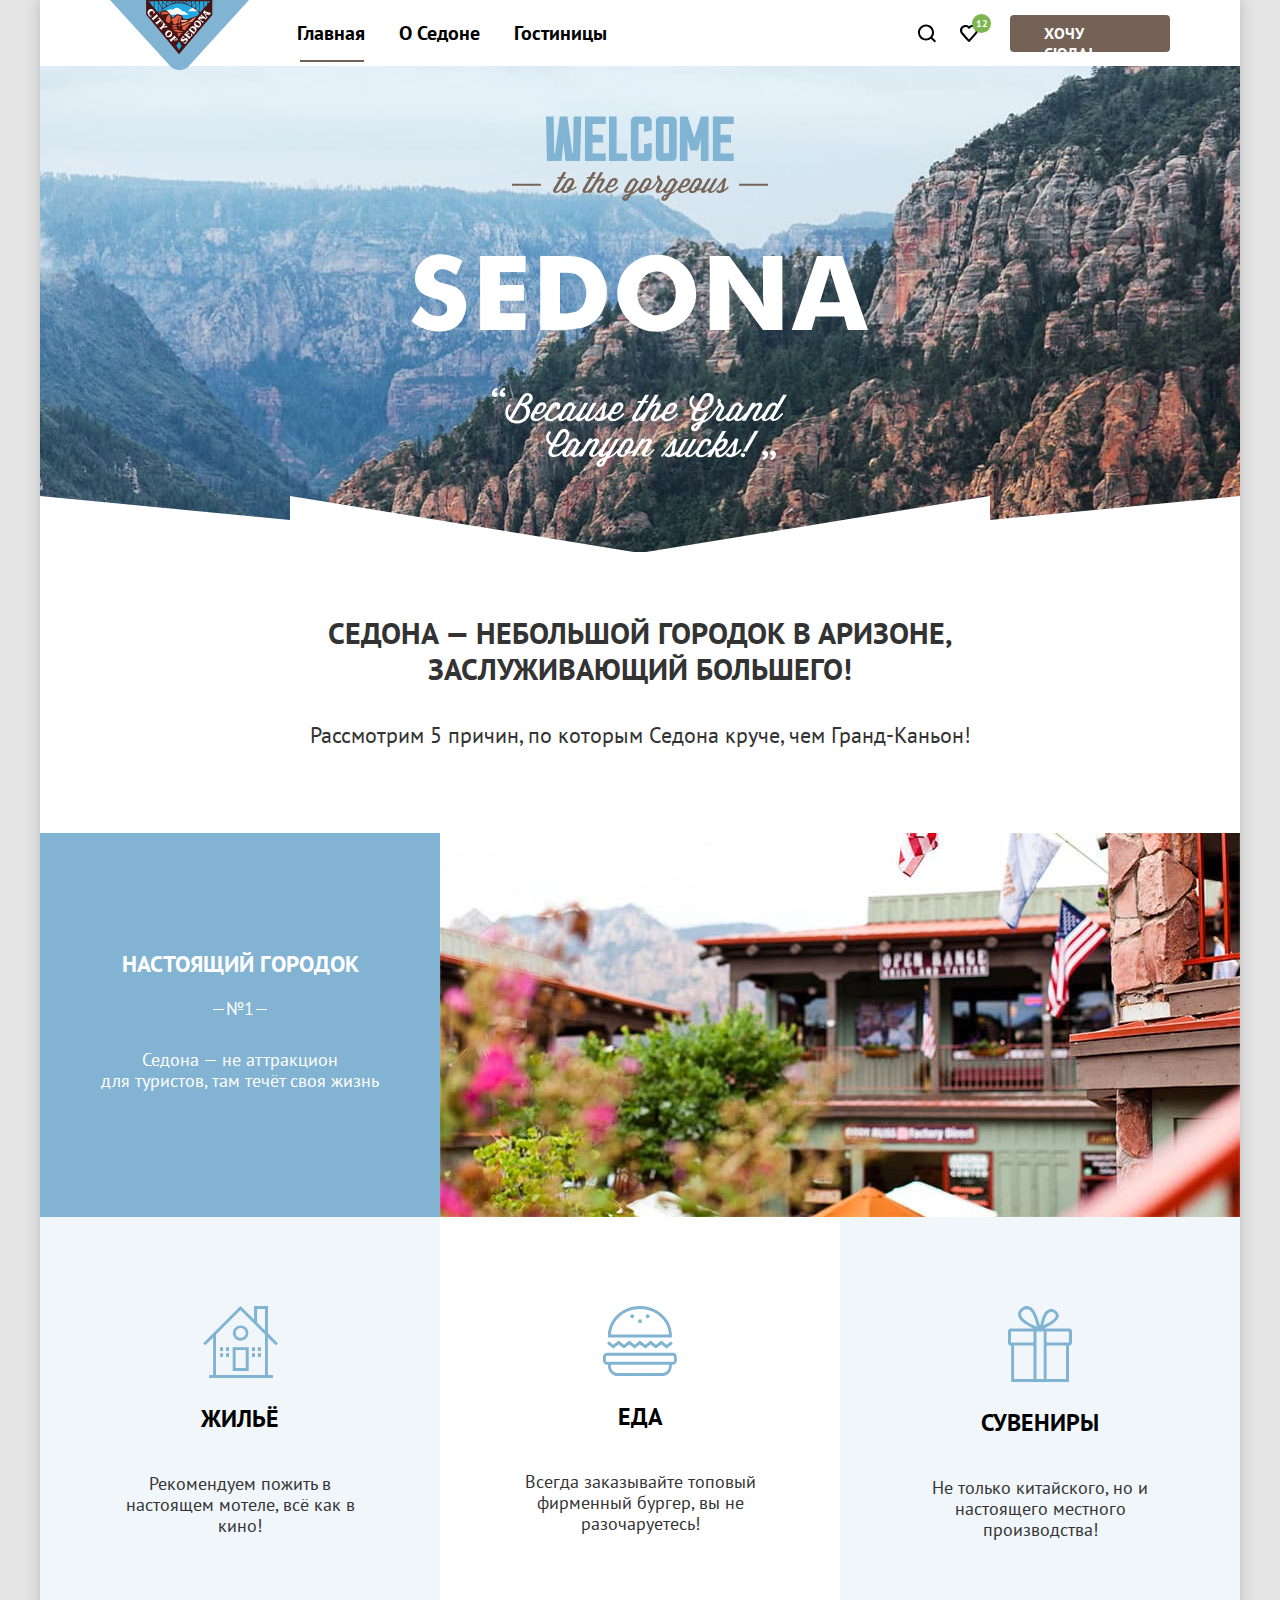
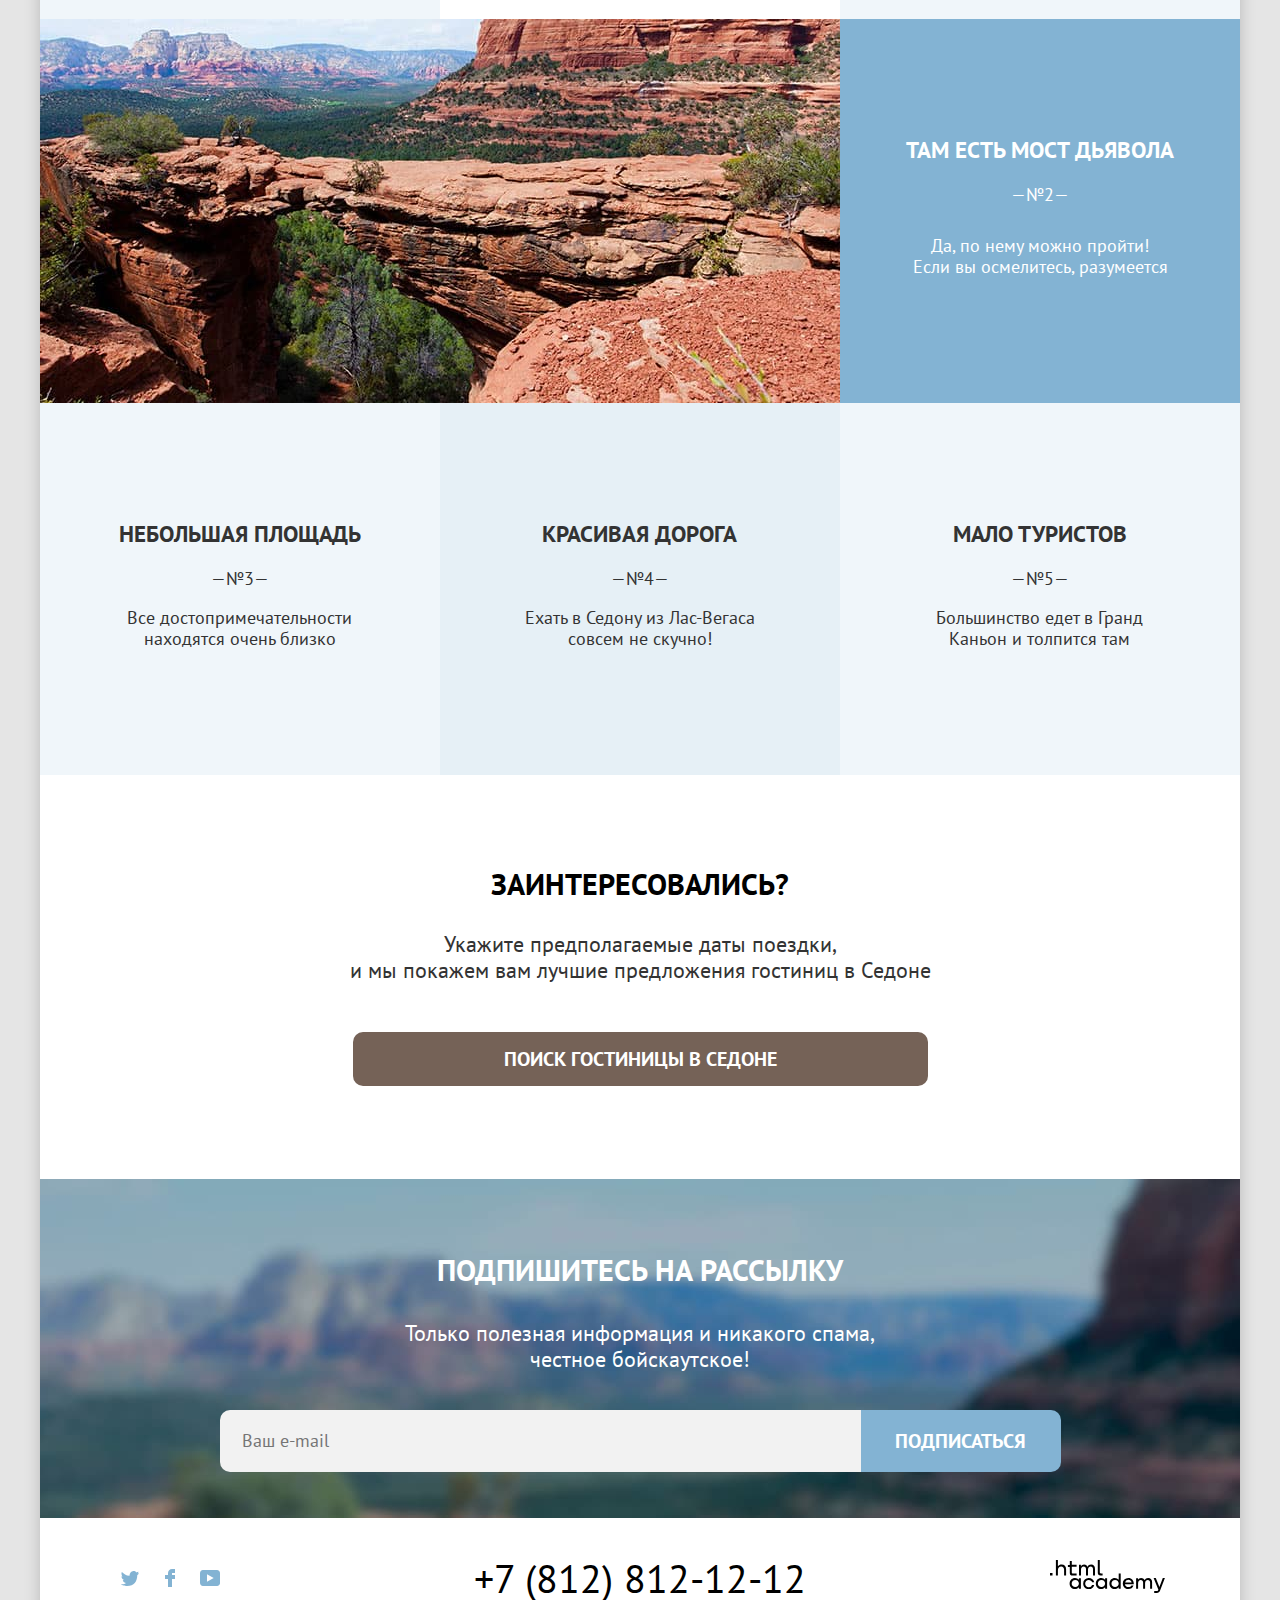
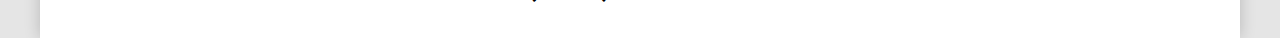
==== commit e02ad2b5: "Вносит правки в вёрстку всех компонентов" ====
--- a/index.html
+++ b/index.html
@@ -4,6 +4,7 @@
 <head>
   <meta charset="utf-8">
   <title>HTML Academy: Седона</title>
+  <link rel="icon" type="image/svg" sizes="32x32" href="./images/favicon.svg">
   <link rel="stylesheet" href="styles/styles.css">
 </head>
 
@@ -14,7 +15,7 @@
       <nav class="navigation">
         <ul class="navigation-list">
           <li class="navigation-item">
-            <a class="navigation-link navigation-index-current" href="index.html">Главная</a>
+            <a class="navigation-link navigation-link-current" href="index.html">Главная</a>
           </li>
           <li class="navigation-item">
             <a class="navigation-link" href="#">О Седоне</a>
@@ -47,7 +48,7 @@
             </a>
           </li>
           <li class="navigation-item navigation-user-item">
-            <a class="button-booking-link navigation-user-item-link">Хочу сюда!</a>
+            <a class="button-booking-link navigation-user-item-link" href="#">Хочу сюда!</a>
           </li>
         </ul>
       </nav>
@@ -131,7 +132,8 @@
         <section class="quest">
           <h2 class="visually-hidden">Переход к форме поиска гостиниц</h2>
           <p class="quest-title">Заинтересовались?</p>
-          <p class="quest-subtitle">Укажите предполагаемые даты поездки, и мы покажем вам лучшие предложения гостиниц в
+          <p class="quest-subtitle">Укажите предполагаемые даты поездки, <br>и мы покажем вам лучшие предложения
+            гостиниц в
             Седоне
           </p>
           <button class="button quest-button" type="button">Поиск гостиницы в Седоне</button>
@@ -192,43 +194,44 @@
         <section class="text">
           <h3 class="visually-hidden">Логотип .html academy</h3>
           <a class="page-footer-logo" href="#" target="_blank">
-            <img src="images/logo-footer.svg" width="115" height="33" alt="Логотип академии">
+            <svg class="htmlacademy-icon" width="115" height="33" xmlns="http://www.w3.org/2000/svg">
+              <path
+                d="M0 12.9v2.6h2.5v-2.6H0ZM11.6 4.5c-1.6 0-2.8.7-3.6 1.7h-.1V0h-2v15.5h2v-5.3c0-2.1 1.3-3.6 3.3-3.6 1.8 0 2.9 1.4 2.9 3.2v5.7h2V9.4c.1-3-1.8-4.9-4.5-4.9ZM26.6 4.8h-4.8V1.1h-2v3.8h-1.9v2h1.9v6c0 1.7 1 2.7 2.7 2.7h4.1v-2h-3.7c-.7 0-1.1-.4-1.1-1.1V6.8h4.8v-2ZM41.1 4.6c-1.6 0-2.9.8-3.5 2.1h-.1a3.7 3.7 0 0 0-3.4-2.1c-1.4 0-2.5.8-3.1 1.8h-.1V4.8H29v10.6h2V10c0-2 1-3.5 2.6-3.5 1.5 0 2.4 1 2.4 2.6v6.3h2V9.8c0-2.4 1.4-3.3 2.6-3.3 1.5 0 2.4 1 2.4 2.6v6.3h2V8.9c.1-2.5-1.4-4.3-3.9-4.3ZM47.8 12.7c0 1.7 1 2.7 2.8 2.7h2v-2h-1.7c-.7 0-1.1-.4-1.1-1.1V0h-2v12.7ZM28.9 19.7a4.9 4.9 0 0 0-3.9-1.8c-3.1 0-5.4 2.3-5.4 5.6s2.3 5.6 5.4 5.6c1.8 0 3-.8 3.8-1.9h.1v1.6h2V18.2h-2v1.5Zm-3.6 7.4a3.5 3.5 0 0 1-3.6-3.6c0-2 1.4-3.6 3.6-3.6s3.6 1.6 3.6 3.6c0 1.9-1.4 3.6-3.6 3.6ZM44.2 22c-.5-2.4-2.6-4.1-5.4-4.1a5.4 5.4 0 0 0-5.6 5.6c0 3.1 2.2 5.6 5.6 5.6 2.8 0 4.9-1.8 5.4-4.2h-2.1a3.4 3.4 0 0 1-3.3 2.3 3.5 3.5 0 0 1-3.6-3.6c0-2 1.4-3.6 3.6-3.6 1.6 0 2.8 1 3.3 2.2h2.1V22ZM55.1 19.7a4.9 4.9 0 0 0-3.9-1.8c-3.1 0-5.4 2.3-5.4 5.6s2.3 5.6 5.4 5.6c1.8 0 3-.8 3.8-1.9h.1v1.6h2V18.2h-2v1.5Zm-3.6 7.4a3.5 3.5 0 0 1-3.6-3.6c0-2 1.4-3.6 3.6-3.6s3.6 1.6 3.6 3.6c0 1.9-1.5 3.6-3.6 3.6ZM68.7 19.8a5 5 0 0 0-3.9-1.9c-3.1 0-5.4 2.3-5.4 5.6s2.2 5.6 5.4 5.6c1.7 0 3-.8 3.8-1.8h.1v1.5h2V13.4h-2v6.4Zm-3.6 7.3a3.5 3.5 0 0 1-3.6-3.6c0-2 1.4-3.6 3.6-3.6s3.6 1.6 3.6 3.6c-.1 2-1.5 3.6-3.6 3.6ZM78.3 17.9a5.4 5.4 0 0 0-5.5 5.6c0 3 2.1 5.6 5.5 5.6 2.5 0 4.5-1.3 5.2-3.6h-2.1c-.5 1-1.6 1.6-3 1.6-1.9 0-3.3-1.3-3.4-2.9h8.8c.2-3.6-2-6.3-5.5-6.3Zm0 1.9c1.7 0 3 1 3.3 2.6h-6.5a3.2 3.2 0 0 1 3.2-2.6ZM98.2 17.9a4 4 0 0 0-3.6 2h-.1c-.6-1.2-1.8-2-3.4-2-1.4 0-2.5.7-3.1 1.8v-1.5h-1.9v10.6h2v-5.4c0-2 1-3.4 2.6-3.5 1.5 0 2.4 1 2.4 2.6v6.3h2v-5.6c0-2.4 1.4-3.3 2.6-3.3 1.5 0 2.4 1 2.4 2.6v6.3h2v-6.5c.1-2.6-1.4-4.4-3.9-4.4ZM109.4 27l-3.6-8.9h-2.2l4.8 11.6c-.3.9-.7 1.2-1.7 1.2h-2.5v2h2.5c1.8 0 2.8-.8 3.5-2.6l4.7-12.2h-2.1l-3.4 8.9Z"
+                fill="currentColor" />
+            </svg>
+            <span class="visually-hidden">Логотип htmlacademy.</span>
           </a>
-        </section>
-      </div>
     </footer>
 
-    <!--Оформление модального окна ВНИМАНИЕ!!! для активации модального окна необходимо активировать класс modal-page-active-->
+    <!--Для появления модального окна нужно section добавить класс modal-page-active -->
     <section class="modal-page">
       <div class="modal-box">
         <div class="modal-container">
           <div class="modal-header">
             <h2 class="modal-title">Поиск гостиницы в Седоне</h2>
             <button class="close-modal" aria-label="Закрыть окно.">
-              <svg width="14" height="14" fill="none" xmlns="http://www.w3.org/2000/svg">
-                <path d="M14 1.3 12.7 0 7 5.7 1.3 0 0 1.3 5.7 7 0 12.7 1.3 14 7 8.3l5.7 5.7 1.3-1.3L8.3 7 14 1.3Z"
-                  fill="#000" />
+              <svg width="13" height="13" viewBox="0 0 13 13" fill="none" xmlns="http://www.w3.org/2000/svg">
+                <path
+                  d="M13 1.2L11.8 0L6.5 5.3L1.2 0L0 1.2L5.3 6.5L0 11.8L1.2 13L6.5 7.7L11.8 13L13 11.8L7.7 6.5L13 1.2Z"
+                  fill="black" />
               </svg>
             </button>
           </div>
           <form class="modal-form" action="https://echo.htmlacademy.ru/" method="post">
             <label class="arrival-date" for="arrival-date">Дата заезда:</label>
             <div class="input-box">
-              <input class="input-arrival-date" id="arrival-date" type="text" value="" placeholder="27 апреля 2020">
-              <button class="input-calendar-arrival" aria-label="Открыть календарь для выбора даты."
+              <input class="input-arrival-date" id="arrival-date" type="text" value="" placeholder="Укажите дату">
+              <button class="button input-calendar-arrival" aria-label="Открыть календарь для выбора даты."
                 type="button"></button>
-
-              <!--ВНИМАНИЕ!!! для появления предупреждения необходимо активировать класс error-notification-active-->
-
+              <!--Для появления предупреждения необходимо span класс error-notification-active-->
               <span class="error-notification">Мы не можем отправить вас в прошлое.</span>
             </div>
             <label class="departure-date" for="departure-date">Дата выезда:</label>
             <div class="input-box">
-              <input class="input-departure-date" id="departure-date" type="text" placeholder="1 сентября 2021">
-              <button class="input-calendar-departure" aria-label="Открыть календарь для выбора даты."
+              <input class="input-departure-date" id="departure-date" type="text" placeholder="Укажите дату">
+              <button class="button input-calendar-departure" aria-label="Открыть календарь для выбора даты."
                 type="button"></button>
-
-              <!--ВНИМАНИЕ!!! для появления положительного уведомления необходимо активировать класс positive-notification-active-->
+              <!--Для появления положительного уведомления необходимо span добавить класс positive-notification-active-->
               <span class="positive-notification">На эти даты есть свободные номера. Пока есть.</span>
             </div>
             <label class="adults-label" for="adults-number">Взрослые:</label>
@@ -240,8 +243,10 @@
               </button>
               <input class="adults-number" id="adults-number" type="number" value="2" step="1" min="1" max="4">
               <button class="plus-button" type="button" aria-label="Увеличить количество взрослых.">
-                <svg width="14" height="14" fill="none" xmlns="http://www.w3.org/2000/svg">
-                  <path d="M14 6H8V0H6v6H0v2h6v6h2V8h6V6Z" fill="#000" />
+                <svg width="13" height="13" viewBox="0 0 13 13" fill="currentColor" xmlns="http://www.w3.org/2000/svg">
+                  <g>
+                    <path d="M13 6H7V0H6V6H0V7H6V13H7V7H13V6Z" fill="currentColor" />
+                  </g>
                 </svg>
               </button>
             </div>
@@ -262,12 +267,14 @@
               </button>
               <input class="children-number" type="number" value="1" step="1" min="0" max="4">
               <button class="plus-button" type="button">
-                <svg width="14" height="14" fill="none" xmlns="http://www.w3.org/2000/svg">
-                  <path d="M14 6H8V0H6v6H0v2h6v6h2V8h6V6Z" fill="#000" />
+                <svg width="13" height="13" viewBox="0 0 13 13" fill="currentColor" xmlns="http://www.w3.org/2000/svg">
+                  <g>
+                    <path d="M13 6H7V0H6V6H0V7H6V13H7V7H13V6Z" fill="currentColor" />
+                  </g>
                 </svg>
               </button>
             </div>
-            <button class="button-modal-form" type="submit">Найти</button>
+            <button class="button button-modal-form" type="submit">Найти</button>
           </form>
         </div>
       </div>
@@ -275,4 +282,89 @@
   </div>
 </body>
 
+</html>
+
+</svg>
+<span class="visually-hidden">Логотип htmlacademy.</span>
+</a>
+</section>
+</div>
+</footer>
+
+<!--Оформление модального окна ВНИМАНИЕ!!! для активации модального окна необходимо активировать класс modal-page-active-->
+<section class="modal-page">
+  <div class="modal-box">
+    <div class="modal-container">
+      <div class="modal-header">
+        <h2 class="modal-title">Поиск гостиницы в Седоне</h2>
+        <button class="close-modal" aria-label="Закрыть окно.">
+          <svg width="14" height="14" fill="none" xmlns="http://www.w3.org/2000/svg">
+            <path d="M14 1.3 12.7 0 7 5.7 1.3 0 0 1.3 5.7 7 0 12.7 1.3 14 7 8.3l5.7 5.7 1.3-1.3L8.3 7 14 1.3Z"
+              fill="#000" />
+          </svg>
+        </button>
+      </div>
+      <form class="modal-form" action="https://echo.htmlacademy.ru/" method="post">
+        <label class="arrival-date" for="arrival-date">Дата заезда:</label>
+        <div class="input-box">
+          <input class="input-arrival-date" id="arrival-date" type="text" value="" placeholder="27 апреля 2020">
+          <button class="input-calendar-arrival" aria-label="Открыть календарь для выбора даты." type="button"></button>
+
+          <!--ВНИМАНИЕ!!! для появления предупреждения необходимо активировать класс error-notification-active-->
+
+          <span class="error-notification">Мы не можем отправить вас в прошлое.</span>
+        </div>
+        <label class="departure-date" for="departure-date">Дата выезда:</label>
+        <div class="input-box">
+          <input class="input-departure-date" id="departure-date" type="text" placeholder="1 сентября 2021">
+          <button class="input-calendar-departure" aria-label="Открыть календарь для выбора даты."
+            type="button"></button>
+
+          <!--ВНИМАНИЕ!!! для появления положительного уведомления необходимо активировать класс positive-notification-active-->
+          <span class="positive-notification">На эти даты есть свободные номера. Пока есть.</span>
+        </div>
+        <label class="adults-label" for="adults-number">Взрослые:</label>
+        <div class="adults-box">
+          <button class="minus-button" type="button" aria-label="Уменьшить количество взрослых.">
+            <svg width="14" height="2" fill="none" xmlns="http://www.w3.org/2000/svg">
+              <path d="M0 0v2h14V0H0Z" fill="#000" />
+            </svg>
+          </button>
+          <input class="adults-number" id="adults-number" type="number" value="2" step="1" min="1" max="4">
+          <button class="plus-button" type="button" aria-label="Увеличить количество взрослых.">
+            <svg width="14" height="14" fill="none" xmlns="http://www.w3.org/2000/svg">
+              <path d="M14 6H8V0H6v6H0v2h6v6h2V8h6V6Z" fill="#000" />
+            </svg>
+          </button>
+        </div>
+        <label class="children-label" for="children-number">Дети:
+          <button class="info-children" id="children-number" type="button">
+            <svg width="2" height="12" fill="none" xmlns="http://www.w3.org/2000/svg">
+              <path fill-rule="evenodd" clip-rule="evenodd" d="M0 0h2v2H0V0Zm2 12H0V3h2v9Z" fill="#000" />
+            </svg>
+            <span class="notification-children">Укажите количество детей, которые будут с вами, возраст которых от 6
+              до 18 лет. Дети<br>до 6 лет размещаются бесплатно.</span>
+          </button>
+        </label>
+        <div class="children-box">
+          <button class="minus-button" type="button">
+            <svg width="14" height="2" fill="none" xmlns="http://www.w3.org/2000/svg">
+              <path d="M0 0v2h14V0H0Z" fill="#000" />
+            </svg>
+          </button>
+          <input class="children-number" type="number" value="1" step="1" min="0" max="4">
+          <button class="plus-button" type="button">
+            <svg width="14" height="14" fill="none" xmlns="http://www.w3.org/2000/svg">
+              <path d="M14 6H8V0H6v6H0v2h6v6h2V8h6V6Z" fill="#000" />
+            </svg>
+          </button>
+        </div>
+        <button class="button-modal-form" type="submit">Найти</button>
+      </form>
+    </div>
+  </div>
+</section>
+</div>
+</body>
+
 </html>--- a/styles/styles.css
+++ b/styles/styles.css
@@ -52,6 +52,7 @@
 .button {
     display: inline-block;
     vertical-align: top;
+    font-family: PT sans;
     padding: 9px 32px;
     text-transform: uppercase;
     text-decoration: none;
@@ -155,22 +156,18 @@
     text-decoration: none;
 }
 
-.navigation-index-current::before {
-    content: "";
-    position: absolute;
-    bottom: 4px;
-    background-color: rgba(117, 98, 87, 1);
-    width: 68px;
-    height: 2px;
-}
-
 .navigation-link-current::before {
     content: "";
     position: absolute;
     bottom: 4px;
     background-color: rgba(117, 98, 87, 1);
-    width: 68px;
+    right: 1px;
+    left: 3px;
     height: 2px;
+}
+
+.navigation-link-current {
+    text-decoration: none;
 }
 
 .navigation-item {
@@ -194,6 +191,7 @@
 .navigation-user-item-link {
     display: flex;
     flex-wrap: wrap;
+    text-decoration: none;
     background: #756257;
     Width: 160px;
     Height: 37px;
@@ -248,7 +246,6 @@
 .main-container {
     flex-grow: 1;
     position: relative;
-    top: -5px;
 }
 
 .main-index {
@@ -268,6 +265,18 @@
     text-align: center
 }
 
+.hero::after {
+    position: absolute;
+    content: "";
+    width: 100%;
+    height: 57px;
+    left: 0%;
+    right: 0%;
+    top: 430px;
+    background-image: url("../images/decor-mask.svg");
+    background-repeat: no-repeat;
+}
+
 .promo {
     font-size: 22px;
     line-height: 36px;
@@ -276,6 +285,7 @@
 }
 
 .promo-title {
+    margin: 0 0 30px;
     font-weight: 700;
     font-size: 30px;
     text-transform: uppercase;
@@ -284,6 +294,9 @@
 .promo-subtitle {
     font-weight: 400;
     color: #333333;
+    margin: 0;
+    font-size: 22px;
+    line-height: 36px;
 }
 
 /* Преимущества */
@@ -362,6 +375,10 @@
 
 .advantages-item:nth-child(even) {
     background: rgba(131, 179, 211, 0.2);
+}
+
+.advantages-name {
+    text-transform: uppercase;
 }
 
 .advantages-number {
@@ -425,6 +442,7 @@
     font-weight: 700;
     font-size: 30px;
     line-height: 36px;
+    margin: 0;
     text-transform: uppercase;
     color: #000000;
 }
@@ -436,9 +454,11 @@
 .quest-button {
     font-size: 20px;
     line-height: 36px;
+    width: 575px;
     color: #FFFFFF;
     background-color: #756257;
     margin-top: 27px;
+    border-radius: 10px;
 }
 
 .quest-button:hover {
@@ -455,10 +475,6 @@
 .quest-button:active {
     background-color: rgba(97, 80, 72, 1);
     color: rgba(255, 255, 255, 0.3);
-}
-
-.subscribe-button {
-    background: #83B3D3;
 }
 
 .subscribe-button {
@@ -494,11 +510,16 @@
     text-align: center;
     background-color: #FFFFFF;
     color: #000000;
-    padding: 94px 240px 94px 240px;
+    padding: 73px 240px 46px 240px;
     margin: 0;
 }
 
 .subscribe-subtitle {
+    font-family: PT Sans;
+    font-weight: 400;
+    font-weight: regular;
+    font-size: 22px;
+    line-height: 26px;
     padding-top: 10px;
     padding-bottom: 16px;
 }
@@ -507,6 +528,7 @@
     font-weight: 700;
     font-size: 30px;
     line-height: 36px;
+    margin: 0;
     text-transform: uppercase;
     color: #000000;
 }
@@ -523,11 +545,18 @@
 }
 
 .subscribe-button-newsletter {
+    min-width: 200px;
+    min-height: 60px;
+    font-family: "PT Sans", "Arial", sans-serif;
+    font-size: 20px;
     line-height: 26px;
     text-align: center;
     text-transform: uppercase;
-    color: #FFFFFF;
-    background: #83B3D3;
+    font-weight: 700;
+    color: #ffffff;
+    background: #83b3d3;
+    border-radius: 0px 10px 10px 0px;
+    border: none;
 }
 
 .subscribe-button-newsletter:hover {
@@ -549,18 +578,6 @@
 .subscribe-form {
     display: flex;
     justify-content: center;
-}
-
-.field {
-    background: #F2F2F2;
-    border-radius: 0px 10px 10px 0px;
-    transform: matrix(-1, 0, 0, 1, 0, 0);
-    width: 600px;
-    height: 60px;
-    font-family: "PT Sans", "Arial", sans-serif;
-    font-size: 18px;
-    line-height: 1.444;
-    border: none;
 }
 
 .field-email {
@@ -568,11 +585,12 @@
     min-height: 60px;
     font-family: "PT Sans", "Arial", sans-serif;
     font-size: 18px;
-    line-height: 1.444;
+    line-height: 26px;
     background: #f2f2f2;
-    border-radius: 10px 0px 0px 10px;
+    border-radius: 10px 0 0 10px;
     border: none;
     padding-left: 22px;
+    padding-right: 19px;
 }
 
 .field:invalid {
@@ -610,8 +628,13 @@
 }
 
 .social-link:hover {
-    background-color: #68A2CA;
-    border: none;
+    fill: rgba(104, 162, 202, 1);
+}
+
+.social-link:focus-visible {
+    color: rgba(104, 162, 202, 1);
+    border-radius: 3px;
+    outline-color: #83b3d3;
 }
 
 .social-link:focus {
@@ -664,35 +687,35 @@
     color: #000000;
 }
 
-.page-footer-logo:hover {
-    color: rgb(117, 98, 87);
-}
-
-.page-footer-logo:focus-visible {
+.page-footer-logo {
+    display: inline-block;
+    color: #000000;
+    margin-right: 5px;
+}
+
+.htmlacademy-icon:focus-visible {
     color: rgb(117, 98, 87);
     border-radius: 10px;
     outline: 3px solid #83B3D3;
     outline-offset: 10px;
 }
 
-.page-footer-logo:active {
+.htmlacademy-icon:hover {
     color: rgb(117, 98, 87);
 }
 
+.htmlacademy-icon:focus-visible {
+    color: rgb(117, 98, 87);
+    border-radius: 10px;
+    outline: 3px solid #83B3D3;
+    outline-offset: 10px;
+}
+
+.htmlacademy-icon:active {
+    color: rgb(117, 98, 87);
+}
+
 /* Каталог */
-
-.navigation-link-current {
-    text-decoration: none;
-}
-
-.navigation-link-current::before {
-    content: "";
-    position: absolute;
-    bottom: 4px;
-    width: 93px;
-    height: 2px;
-    background-color: rgba(117, 98, 87, 1);
-}
 
 .main-inner {
     background-color: #FFFFFF;
@@ -767,7 +790,7 @@
     fill: #000000;
 }
 
-.navigation-icon:hover>path {
+.navigation-icon:hover {
     fill: rgba(117, 98, 87, 1);
 }
 
@@ -869,6 +892,23 @@
     transform: translateY(-50%);
 }
 
+.catalog-filter-input:hover {
+    border-color: rgba(255, 255, 255, 0.3);
+}
+
+.catalog-filter-input:focus {
+    box-shadow: inset 0px 0px 3px #81B3D2;
+    border-color: #81B3D2;
+    outline: none;
+}
+
+.catalog-filter-input:active {
+    background-color: #756257;
+    box-shadow: none;
+    border-color: #ffffff;
+}
+
+
 /* вставка с ранжированием цены */
 
 .range {
@@ -937,27 +977,34 @@
     border-radius: 4px;
 }
 
-.catalog-filter-icon {
+.form-control:hover .control-mark {
+    background-color: rgba(255, 255, 255, 0.6);
+}
+
+.control-input[type="checkbox"]:checked+.control-mark {
     background-image: url("../images/check.svg");
     background-repeat: no-repeat;
+    background-size: 12px auto;
     background-position: center;
 }
 
-.form-control:hover .control-mark {
-    border-color: #83B3D3;
-}
-
-.form-control-input:disabled+.control-mark {
-    border-color: #242424;
-}
-
-.control-input:hover {
-    background: rgba(255, 255, 255, 0.6);
-}
-
-.control-input:focus {
+.control-input:focus+.control-mark::after {
+    content: '';
+    position: absolute;
+    top: -3px;
+    left: -3px;
+    right: -3px;
+    bottom: -3px;
     border: 3px solid #83B3D3;
     border-radius: 4px;
+}
+
+.form-control:active .control-mark {
+    background-color: rgba(255, 255, 255, 0.3);
+}
+
+.form-control:active .control-mark::after {
+    display: none;
 }
 
 .control-input[type="radio"]+.control-mark {
@@ -970,9 +1017,10 @@
     left: 4px;
     width: 8px;
     height: 8px;
-    background-color: #242424;
+    background-color: #3F5E72;
     border-radius: 50%;
     content: "";
+    background-origin: content-box;
 }
 
 
@@ -1014,6 +1062,7 @@
 .catalog-filter-list {
     list-style: none;
     padding: 0;
+    list-style: none;
 }
 
 .catalog-wrapper {
@@ -1163,8 +1212,13 @@
     border: 2px solid #E6E6E6;
 }
 
-.catalog-displaytype-current:focus:not(:focus-visible) {
+.catalog-displaytype-current {
     border: 2px solid #000000;
+}
+
+.catalog-displaytype-current:focus-visible {
+    border: 2px solid #83B3D3;
+    outline: none;
 }
 
 .catalog-displaytype-link:focus-visible {
@@ -1390,15 +1444,16 @@
 
 .catalog-bottom {
     display: flex;
+    flex-wrap: wrap;
     align-items: center;
     background-color: #ffffff;
     padding-top: 30px;
-    padding-bottom: 73px;
     border-top: 1px solid #E6E6E6;
 }
 
 .catalog-pagination {
     display: flex;
+    flex-wrap: wrap;
     margin: 0;
     padding: 0;
     list-style: none;
@@ -1411,16 +1466,16 @@
     padding: 0;
 }
 
-.catalog-pagination-item:hover {
+.catalog-pagination-link:hover {
     background-color: #68a2ca;
 }
 
-.catalog-pagination-item:active {
+.catalog-pagination-link:active {
     background-color: #68a2ca;
     color: rgba(255, 255, 255, 0.3);
 }
 
-.catalog-pagination-item:focus-visible {
+.catalog-pagination-link:focus-visible {
     background-color: #68a2ca;
     outline: 3px solid #756257;
 }
@@ -1731,8 +1786,8 @@
 
 .plus-button {
     position: absolute;
-    top: 15px;
-    right: 2px;
+    top: 17px;
+    right: 3px;
     border: none;
     background: transparent;
 }
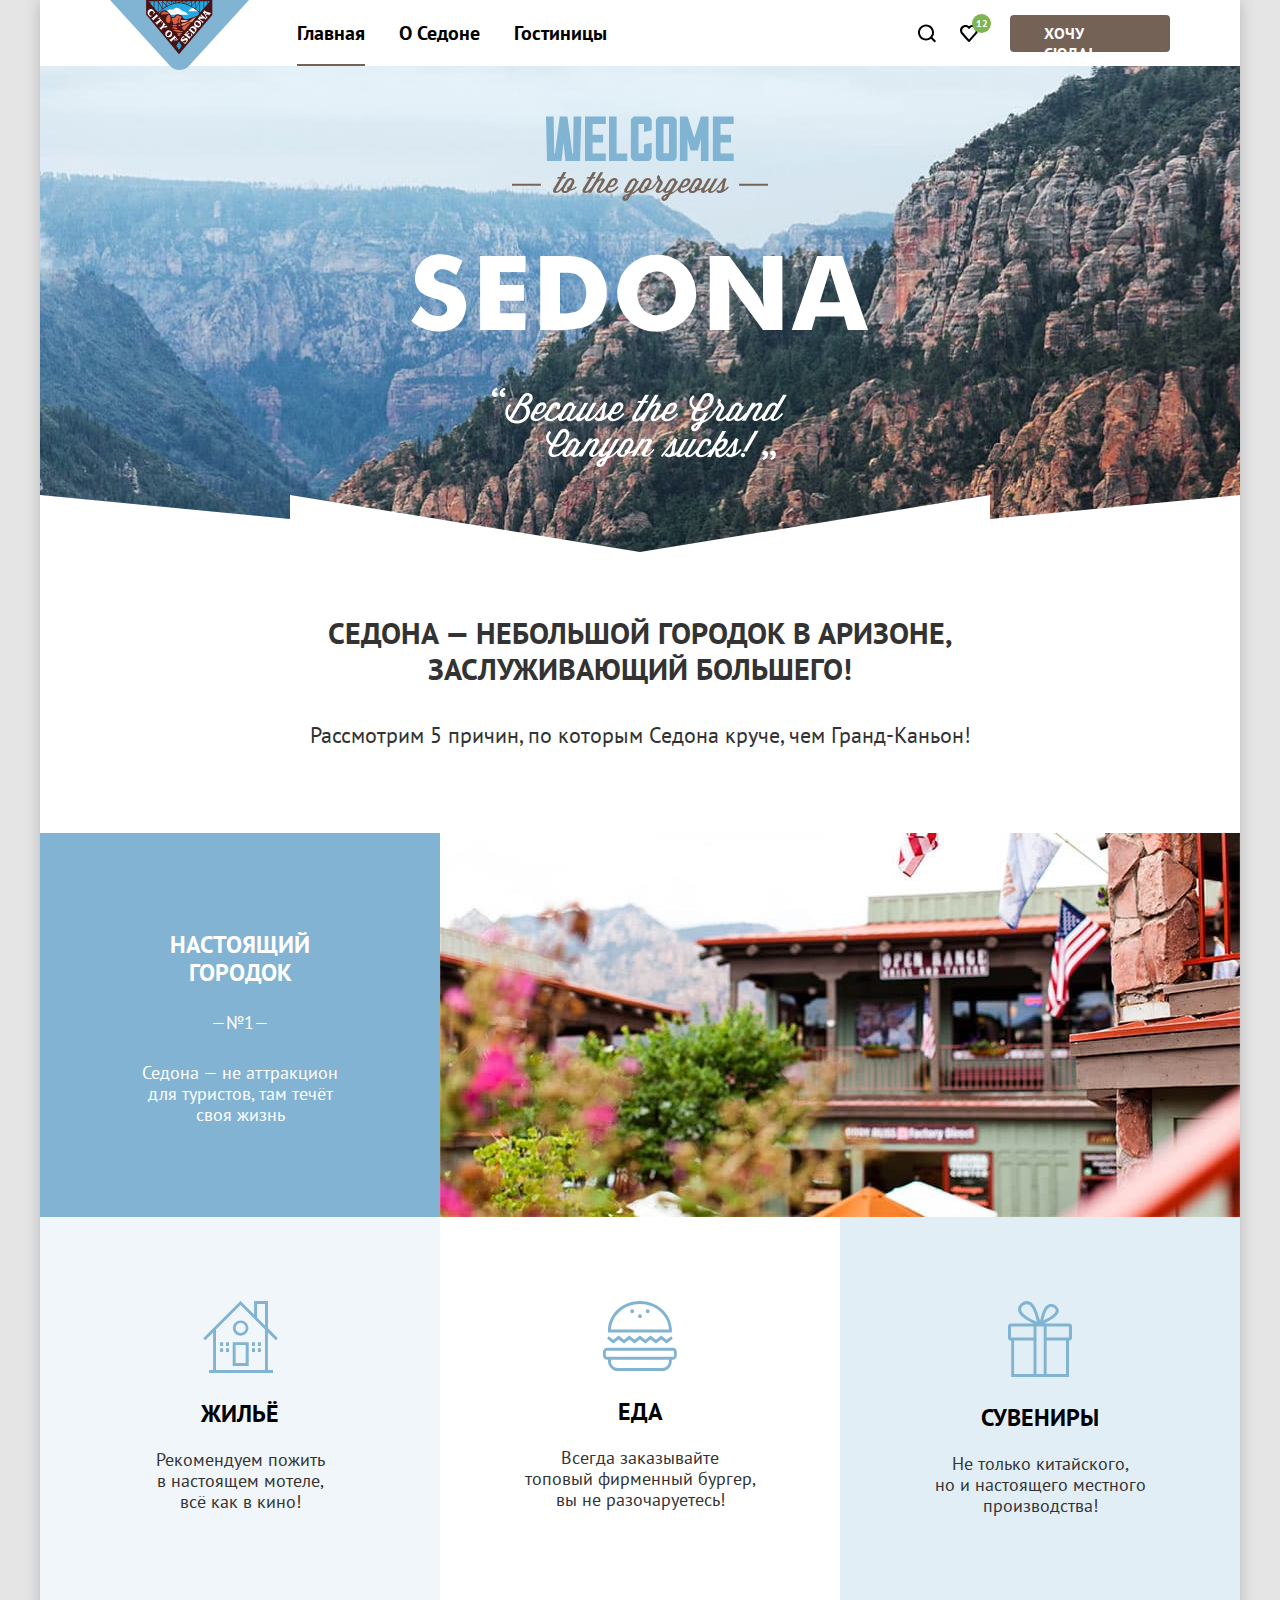
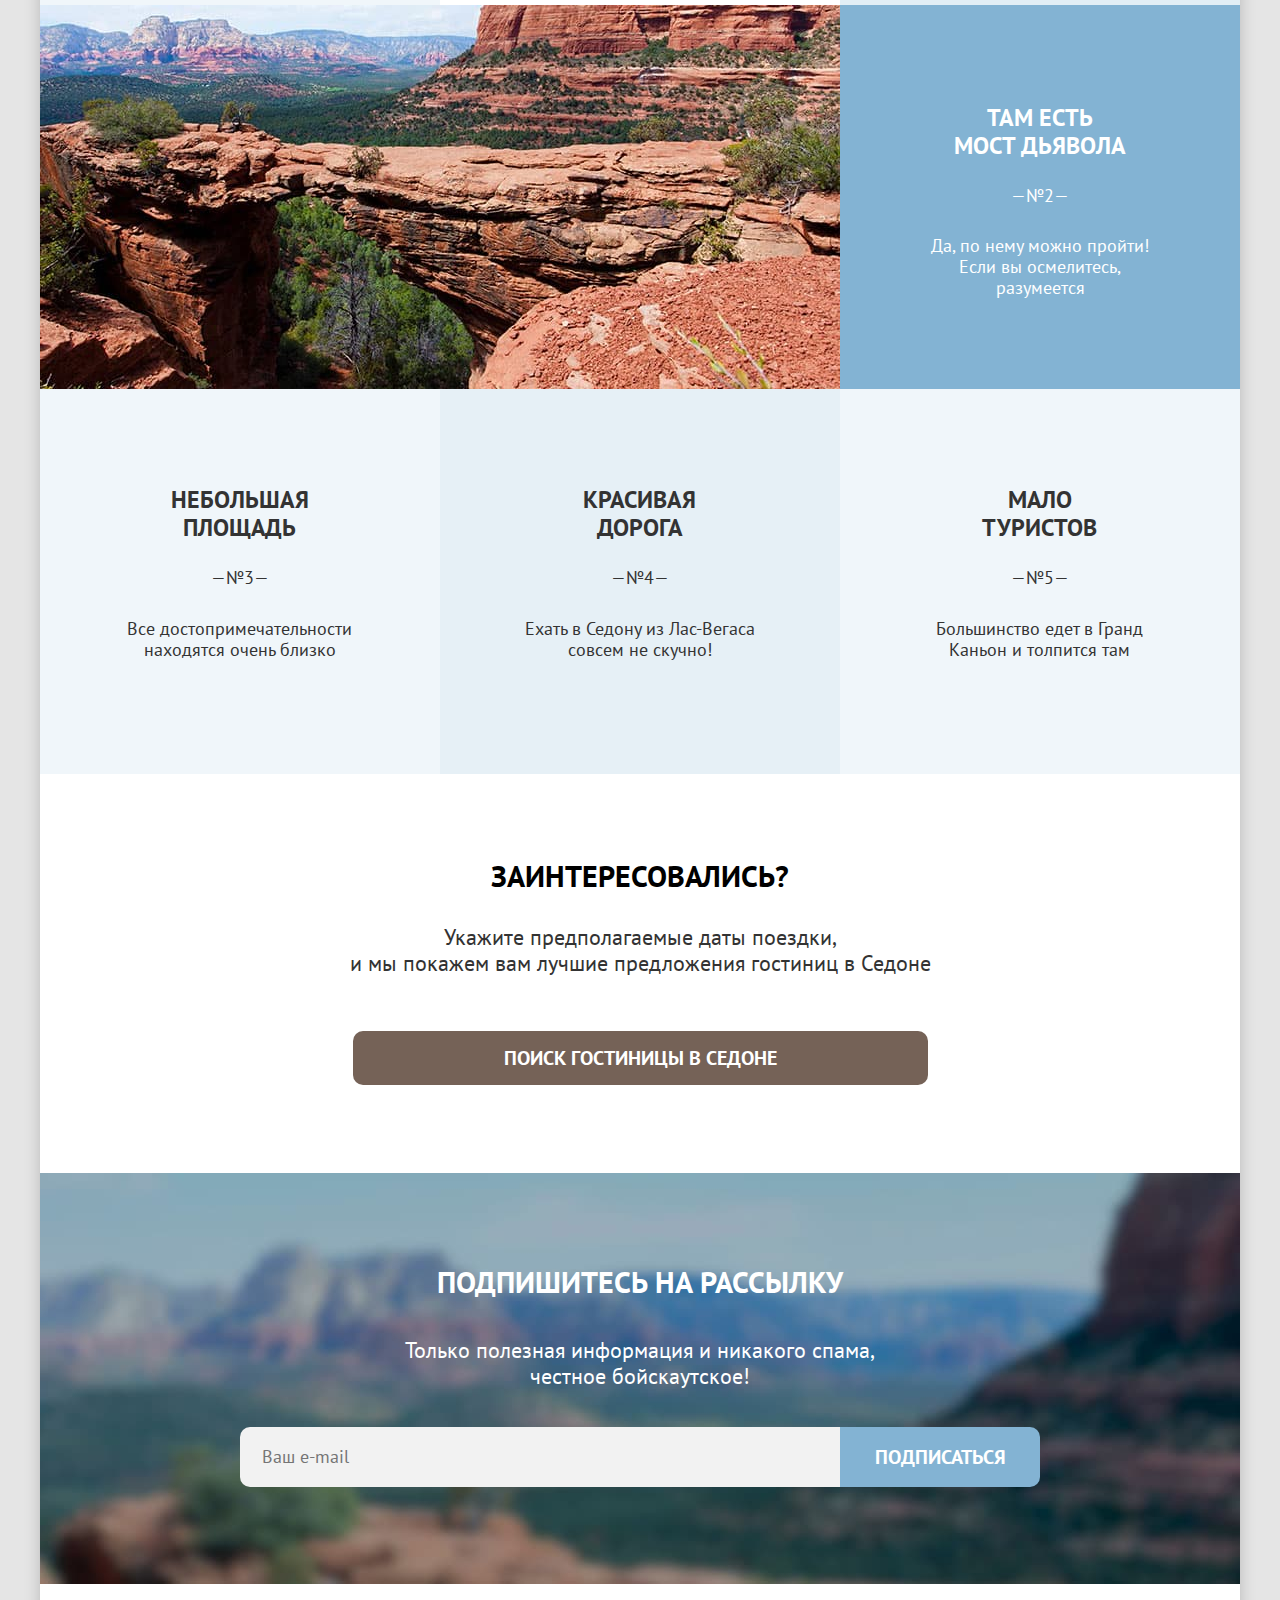
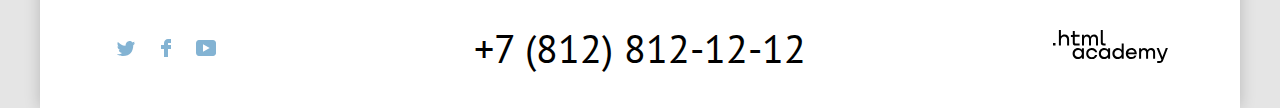
==== commit c84f2cc5: "Merge pull request #7 from FOLLS888/master" ====
--- a/index.html
+++ b/index.html
@@ -28,7 +28,7 @@
           <li class="navigation-item navigation-user-item">
             <a class="navigation-user-link" href="#">
               <span class="visually-hidden">Поиск</span>
-              <svg class="navigation-icon" width="20" height="19" viewBox="0 0 20 19" fill="currentColor"
+              <svg class="navigation-icon" width="20" height="19" viewBox="0 0 20 19"
                 xmlns="http://www.w3.org/2000/svg">
                 <path
                   d="M19.0257 17.05L15.3152 13.35C16.318 12.05 17.02 10.35 17.02 8.44995C17.02 4.04995 13.4098 0.449951 8.99732 0.449951C4.58483 0.449951 0.974609 4.14995 0.974609 8.54995C0.974609 12.95 4.58483 16.55 8.99732 16.55C10.8024 16.55 12.5072 15.95 13.9112
@@ -39,7 +39,7 @@
           <li class="navigation-item navigation-user-item">
             <a class="navigation-user-link number-favoutites" href="#">
               <span class="visually-hidden">Избранное</span>
-              <svg class="navigation-icon" width="18" height="17" viewBox="0 0 18 17" fill="currentColor"
+              <svg class="navigation-icon" width="18" height="17" viewBox="0 0 18 17"
                 xmlns="http://www.w3.org/2000/svg">
                 <path
                   d="M8.9 17C8.6 17 8.3 16.9 8.1 16.6C2.7 10.5 1.4 9.1 1.1 8.7C0.4 7.8 0 6.6 0 5.4C0 2.4 2.4 0 5.5 0C6.8 0 8 0.5 9 1.3C10 0.5 11.3 0 12.5 0C15.5 0 18 2.4 18 5.4C18 6.7 17.5 7.9 16.7 8.8L9.7 16.7C9.5 16.9 9.3 17 8.9 17ZM2.9 7.5C3.2 7.9 6.4 11.5 9 14.4L15.2 7.4C15.7 6.9 15.9 6.2 15.9 5.4C15.9 3.6 14.4 2.1 12.6 2.1C11.6 2.1 10.6 2.6 9.9 3.4C9.6 3.7 9.3 3.8 9 3.8C8.7 3.8 8.4 3.6 8.2 3.4C7.5 2.6 6.5 2.1 5.5 2.1C3.7 2.1 2.2 3.6 2.2 5.4C2.1 6.3 2.5 7 2.9 7.5C2.8 7.5 2.8 7.5 2.9 7.5Z" />
@@ -72,9 +72,9 @@
           <ol class="advantages-list">
             <li class="advantages-item">
               <div class="advantages-item-text-block">
-                <h3 class="advantages-name">Настоящий городок</h3>
+                <h3 class="advantages-name">Настоящий <br>городок</h3>
                 <span class="advantages-number">&#8212;№1&#8212;</span>
-                <p class="advantages-description">Седона — не аттракцион <br> для туристов, там течёт своя жизнь</p>
+                <p class="advantages-description">Седона — не аттракцион для туристов, там течёт своя жизнь</p>
               </div>
               <img class="advantages-image" src="images/advantage-photo-1.jpg" width="800" height="384"
                 alt="Настоящий городок Седона">
@@ -82,17 +82,18 @@
                 <li class="advantages-sublist-item">
                   <img src="images/house.svg" width="75" height="72" alt="house">
                   <h3 class="advantages-title house">Жильё</h3>
-                  <p class="advantages-caption">Рекомендуем пожить в настоящем мотеле, всё как в кино!</p>
+                  <p class="advantages-caption">Рекомендуем пожить <br>в настоящем мотеле, <br>всё как в кино!</p>
                 </li>
                 <li class="advantages-sublist-item">
                   <img src="images/meal.svg" width="74" height="70" alt="meal">
                   <h3 class="advantages-title meal">Еда</h3>
-                  <p class="advantages-caption">Всегда заказывайте топовый фирменный бургер, вы не разочаруетесь!</p>
+                  <p class="advantages-caption">Всегда заказывайте <br>топовый фирменный бургер, <br>вы не
+                    разочаруетесь!</p>
                 </li>
                 <li class="advantages-sublist-item">
                   <img src="images/gift.svg" width="64" height="76" alt="gift">
                   <h3 class="advantages-title gift">Сувениры</h3>
-                  <p class="advantages-caption">Не только китайского, но и настоящего местного производства!</p>
+                  <p class="advantages-caption">Не только китайского, <br>но и настоящего местного <br>производства!</p>
                 </li>
               </ul>
             </li>
@@ -100,7 +101,7 @@
               <img class="advantages-image" src="images/advantage-photo-2.jpg" width="800" height="384"
                 alt="Каньон, мост дьявола в Седоне">
               <div class="advantages-item-text-block">
-                <h3 class="advantages-name">Там есть мост дьявола</h3>
+                <h3 class="advantages-name">Там есть <br>мост дьявола</h3>
                 <span class="advantages-number">&#8212;№2&#8212;</span>
                 <p class="advantages-description">Да, по нему можно пройти! <br> Если вы осмелитесь, разумеется</p>
               </div>
@@ -121,7 +122,7 @@
             </li>
             <li class="advantages-item container-text">
               <div class="advantages-item-text">
-                <h3 class="advantages-name">Мало туристов</h3>
+                <h3 class="advantages-name">Мало <br>туристов</h3>
                 <span class="advantages-number">&#8212;№5&#8212;</span>
                 <p class="advantages-description-text">Большинство едет в Гранд Каньон и толпится там</p>
               </div>
@@ -140,13 +141,15 @@
         </section>
         <!--Добавляем раздел подписаться на рассылку-->
         <section class="subscribe subscribe-has-background">
-          <h2 class="subscribe-title">Подпишитесь на рассылку</h2>
-          <p class="subscribe-subtitle">Только полезная информация и никакого спама, <br> честное бойскаутское!</p>
-          <form class="subscribe-form" action="https://echo.htmlacademy.ru/" method="post">
-            <label class="visually-hidden" for="field-email">Введите ваш email</label>
-            <input class="field-email" id="field-email" placeholder="Ваш e-mail" type="email" name="newsletter-email">
-            <button class="button subscribe-button" type="submit">Подписаться</button>
-          </form>
+          <div class="subscribe-background">
+            <h2 class="subscribe-title">Подпишитесь на рассылку</h2>
+            <p class="subscribe-subtitle">Только полезная информация и никакого спама, <br> честное бойскаутское!</p>
+            <form class="subscribe-form" action="https://echo.htmlacademy.ru/" method="post">
+              <label class="visually-hidden" for="field-email">Введите ваш email</label>
+              <input class="field-email" id="field-email" placeholder="Ваш e-mail" type="email" name="newsletter-email">
+              <button class="button subscribe-button" type="submit">Подписаться</button>
+            </form>
+          </div>
         </section>
       </div>
     </main>
@@ -158,28 +161,26 @@
             <li class="footer-social-item">
               <a class="social-link" href="https://twitter.com/htmlacademy_ru" target="_blank">
                 <span class="visually-hidden">Твиттер</span>
-                <svg class="social-icon" width="18" height="15" fill="none" xmlns="http://www.w3.org/2000/svg">
+                <svg class="social-icon" width="18" height="15" xmlns="http://www.w3.org/2000/svg">
                   <path
-                    d="M11.6.2c1.8-.5 3.2.3 3.8 1.2.7-.2 1.4-.5 2.1-.7 0 .9-.6 1.5-.9 1.8.7.1 1.4-.6 1.4-.6-.2 1-1.1 1.8-1.7 2C16.1 10.7 13 15.1 5.7 15h-.5c-.4 0-4.4-.5-5.2-1.9 2.4.2 4.1-.4 5-1.2-1-.3-2.9-.4-3.2-2.9.4.1.6.2 1.3.1C1.8 8.3.4 7.5.5 5.3c.3.3 1.1.5 1.4.5C1.1 5.6-.2 2.5.9.9c1.9 1.9 4 3.6 7.6 3.8C8.7 2.3 9.7.8 11.6.2Z"
-                    fill="#83B3D3" />
+                    d="M11.6.2c1.8-.5 3.2.3 3.8 1.2.7-.2 1.4-.5 2.1-.7 0 .9-.6 1.5-.9 1.8.7.1 1.4-.6 1.4-.6-.2 1-1.1 1.8-1.7 2C16.1 10.7 13 15.1 5.7 15h-.5c-.4 0-4.4-.5-5.2-1.9 2.4.2 4.1-.4 5-1.2-1-.3-2.9-.4-3.2-2.9.4.1.6.2 1.3.1C1.8 8.3.4 7.5.5 5.3c.3.3 1.1.5 1.4.5C1.1 5.6-.2 2.5.9.9c1.9 1.9 4 3.6 7.6 3.8C8.7 2.3 9.7.8 11.6.2Z" />
                 </svg>
               </a>
             </li>
             <li class="footer-social-item">
               <a class="social-link" href="https://www.facebook.com/htmlacademy" target="_blank">
                 <span class="visually-hidden">Фейсбук</span>
-                <svg class="social-icon" width="10" height="18" fill="none" xmlns="http://www.w3.org/2000/svg">
-                  <path d="M7 0C4.8 0 3 1.8 3 4v2H0v4h3v8h4v-8h3V6H7V4h3V0H7Z" fill="#83B3D3" />
+                <svg class="social-icon" width="10" height="18" xmlns="http://www.w3.org/2000/svg">
+                  <path d="M7 0C4.8 0 3 1.8 3 4v2H0v4h3v8h4v-8h3V6H7V4h3V0H7Z" />
                 </svg>
               </a>
             </li>
             <li class="footer-social-item">
               <a class="social-link" href="https://www.youtube.com/c/HTMLAcademyRUS" target="_blank">
                 <span class="visually-hidden">Ютуб</span>
-                <svg class="social-icon" width="20" height="16" fill="none" xmlns="http://www.w3.org/2000/svg">
+                <svg class="social-icon" width="20" height="16" xmlns="http://www.w3.org/2000/svg">
                   <path
-                    d="M17 0H2.9C1.2 0 0 1.5 0 3.2v9.5C0 14.5 1.2 16 2.9 16h14.3c1.5 0 2.9-1.5 2.9-3.2V3.2C19.9 1.5 18.7 0 17 0ZM7 11.8V4.2L13.7 8 7 11.8Z"
-                    fill="#83B3D3" />
+                    d="M17 0H2.9C1.2 0 0 1.5 0 3.2v9.5C0 14.5 1.2 16 2.9 16h14.3c1.5 0 2.9-1.5 2.9-3.2V3.2C19.9 1.5 18.7 0 17 0ZM7 11.8V4.2L13.7 8 7 11.8Z" />
                 </svg>
               </a>
             </li>
@@ -213,7 +214,7 @@
               <svg width="13" height="13" viewBox="0 0 13 13" fill="none" xmlns="http://www.w3.org/2000/svg">
                 <path
                   d="M13 1.2L11.8 0L6.5 5.3L1.2 0L0 1.2L5.3 6.5L0 11.8L1.2 13L6.5 7.7L11.8 13L13 11.8L7.7 6.5L13 1.2Z"
-                  fill="black" />
+                  fill="#000" />
               </svg>
             </button>
           </div>
@@ -221,7 +222,7 @@
             <label class="arrival-date" for="arrival-date">Дата заезда:</label>
             <div class="input-box">
               <input class="input-arrival-date" id="arrival-date" type="text" value="" placeholder="Укажите дату">
-              <button class="button input-calendar-arrival" aria-label="Открыть календарь для выбора даты."
+              <button class="input-calendar-arrival" aria-label="Открыть календарь для выбора даты."
                 type="button"></button>
               <!--Для появления предупреждения необходимо span класс error-notification-active-->
               <span class="error-notification">Мы не можем отправить вас в прошлое.</span>
@@ -229,7 +230,7 @@
             <label class="departure-date" for="departure-date">Дата выезда:</label>
             <div class="input-box">
               <input class="input-departure-date" id="departure-date" type="text" placeholder="Укажите дату">
-              <button class="button input-calendar-departure" aria-label="Открыть календарь для выбора даты."
+              <button class="input-calendar-departure" aria-label="Открыть календарь для выбора даты."
                 type="button"></button>
               <!--Для появления положительного уведомления необходимо span добавить класс positive-notification-active-->
               <span class="positive-notification">На эти даты есть свободные номера. Пока есть.</span>
@@ -253,9 +254,11 @@
             <label class="children-label" for="children-number">Дети:
               <button class="info-children" id="children-number" type="button">
                 <svg width="2" height="12" fill="none" xmlns="http://www.w3.org/2000/svg">
-                  <path fill-rule="evenodd" clip-rule="evenodd" d="M0 0h2v2H0V0Zm2 12H0V3h2v9Z" fill="#000" />
-                </svg>
-                <span class="notification-children">Укажите количество детей, которые будут с вами, возраст которых от 6
+                  <path fill-rule="evenodd" clip-rule="evenodd" d="M0 0h2v2H0V0Zm2 12H0V3h2v9Z" fill="#ffffff" />
+                </svg>
+                </svg>
+                <span class="notification-children">Укажите количество детей, которые будут с вами, возраст которых от
+                  6
                   до 18 лет. Дети<br>до 6 лет размещаются бесплатно.</span>
               </button>
             </label>
@@ -282,89 +285,4 @@
   </div>
 </body>
 
-</html>
-
-</svg>
-<span class="visually-hidden">Логотип htmlacademy.</span>
-</a>
-</section>
-</div>
-</footer>
-
-<!--Оформление модального окна ВНИМАНИЕ!!! для активации модального окна необходимо активировать класс modal-page-active-->
-<section class="modal-page">
-  <div class="modal-box">
-    <div class="modal-container">
-      <div class="modal-header">
-        <h2 class="modal-title">Поиск гостиницы в Седоне</h2>
-        <button class="close-modal" aria-label="Закрыть окно.">
-          <svg width="14" height="14" fill="none" xmlns="http://www.w3.org/2000/svg">
-            <path d="M14 1.3 12.7 0 7 5.7 1.3 0 0 1.3 5.7 7 0 12.7 1.3 14 7 8.3l5.7 5.7 1.3-1.3L8.3 7 14 1.3Z"
-              fill="#000" />
-          </svg>
-        </button>
-      </div>
-      <form class="modal-form" action="https://echo.htmlacademy.ru/" method="post">
-        <label class="arrival-date" for="arrival-date">Дата заезда:</label>
-        <div class="input-box">
-          <input class="input-arrival-date" id="arrival-date" type="text" value="" placeholder="27 апреля 2020">
-          <button class="input-calendar-arrival" aria-label="Открыть календарь для выбора даты." type="button"></button>
-
-          <!--ВНИМАНИЕ!!! для появления предупреждения необходимо активировать класс error-notification-active-->
-
-          <span class="error-notification">Мы не можем отправить вас в прошлое.</span>
-        </div>
-        <label class="departure-date" for="departure-date">Дата выезда:</label>
-        <div class="input-box">
-          <input class="input-departure-date" id="departure-date" type="text" placeholder="1 сентября 2021">
-          <button class="input-calendar-departure" aria-label="Открыть календарь для выбора даты."
-            type="button"></button>
-
-          <!--ВНИМАНИЕ!!! для появления положительного уведомления необходимо активировать класс positive-notification-active-->
-          <span class="positive-notification">На эти даты есть свободные номера. Пока есть.</span>
-        </div>
-        <label class="adults-label" for="adults-number">Взрослые:</label>
-        <div class="adults-box">
-          <button class="minus-button" type="button" aria-label="Уменьшить количество взрослых.">
-            <svg width="14" height="2" fill="none" xmlns="http://www.w3.org/2000/svg">
-              <path d="M0 0v2h14V0H0Z" fill="#000" />
-            </svg>
-          </button>
-          <input class="adults-number" id="adults-number" type="number" value="2" step="1" min="1" max="4">
-          <button class="plus-button" type="button" aria-label="Увеличить количество взрослых.">
-            <svg width="14" height="14" fill="none" xmlns="http://www.w3.org/2000/svg">
-              <path d="M14 6H8V0H6v6H0v2h6v6h2V8h6V6Z" fill="#000" />
-            </svg>
-          </button>
-        </div>
-        <label class="children-label" for="children-number">Дети:
-          <button class="info-children" id="children-number" type="button">
-            <svg width="2" height="12" fill="none" xmlns="http://www.w3.org/2000/svg">
-              <path fill-rule="evenodd" clip-rule="evenodd" d="M0 0h2v2H0V0Zm2 12H0V3h2v9Z" fill="#000" />
-            </svg>
-            <span class="notification-children">Укажите количество детей, которые будут с вами, возраст которых от 6
-              до 18 лет. Дети<br>до 6 лет размещаются бесплатно.</span>
-          </button>
-        </label>
-        <div class="children-box">
-          <button class="minus-button" type="button">
-            <svg width="14" height="2" fill="none" xmlns="http://www.w3.org/2000/svg">
-              <path d="M0 0v2h14V0H0Z" fill="#000" />
-            </svg>
-          </button>
-          <input class="children-number" type="number" value="1" step="1" min="0" max="4">
-          <button class="plus-button" type="button">
-            <svg width="14" height="14" fill="none" xmlns="http://www.w3.org/2000/svg">
-              <path d="M14 6H8V0H6v6H0v2h6v6h2V8h6V6Z" fill="#000" />
-            </svg>
-          </button>
-        </div>
-        <button class="button-modal-form" type="submit">Найти</button>
-      </form>
-    </div>
-  </div>
-</section>
-</div>
-</body>
-
 </html>--- a/styles/styles.css
+++ b/styles/styles.css
@@ -52,7 +52,7 @@
 .button {
     display: inline-block;
     vertical-align: top;
-    font-family: PT sans;
+    font-family: "PT sans";
     padding: 9px 32px;
     text-transform: uppercase;
     text-decoration: none;
@@ -63,6 +63,7 @@
     color: inherit;
     border: 0;
     border-radius: 4px;
+    margin: 0;
 }
 
 .button:focus {
@@ -145,7 +146,6 @@
 
 .navigation-link {
     display: inline-block;
-    position: relative;
     padding: 20px 0;
     font-size: 20px;
     line-height: 26px;
@@ -156,18 +156,28 @@
     text-decoration: none;
 }
 
+.navigation-link:hover {
+    color: rgba(117, 98, 87, 1);
+    position: static;
+}
+
+.navigation-link:active {
+    color: rgba(117, 98, 87, 0.3);
+    position: static;
+}
+
+.navigation-link-current {
+    text-decoration: none;
+}
+
 .navigation-link-current::before {
     content: "";
     position: absolute;
-    bottom: 4px;
+    bottom: 0;
     background-color: rgba(117, 98, 87, 1);
-    right: 1px;
-    left: 3px;
+    right: 0;
+    left: 0;
     height: 2px;
-}
-
-.navigation-link-current {
-    text-decoration: none;
 }
 
 .navigation-item {
@@ -178,6 +188,7 @@
     font-size: 20px;
     line-height: 26px;
     margin: 0 17px;
+    position: relative;
 }
 
 .navigation-user-item {
@@ -215,8 +226,18 @@
     color: rgba(255, 255, 255, 0.3);
 }
 
+.navigation-user-list {
+    display: flex;
+    align-items: center;
+    min-width: 18px;
+    list-style-type: none;
+    margin: 0;
+    padding: 0;
+}
+
 .navigation-user-link {
     display: flex;
+    flex-wrap: wrap;
     font-size: 20px;
     line-height: 26px;
     font-weight: 700;
@@ -232,20 +253,23 @@
     min-height: 66px;
 }
 
-.navigation-user-list {
-    display: flex;
-    align-items: center;
-    min-width: 18px;
-    list-style-type: none;
-    margin: 0;
-    padding: 0;
-}
+.navigation-user-link {
+    fill: #000000;
+}
+
+.navigation-user-link:hover {
+    fill: rgba(117, 98, 87, 1);
+}
+
+.navigation-user-link:active {
+    fill: rgba(117, 98, 87, 0.3);
+}
+
 
 /* Основной контент */
 
 .main-container {
     flex-grow: 1;
-    position: relative;
 }
 
 .main-index {
@@ -254,6 +278,7 @@
 }
 
 .hero {
+    position: relative;
     background-color: #69796e;
     background-image: url("../images/index-background.jpg");
     background-size: cover;
@@ -270,16 +295,20 @@
     content: "";
     width: 100%;
     height: 57px;
-    left: 0%;
-    right: 0%;
-    top: 430px;
+    left: 0;
+    right: 0;
+    bottom: 0;
     background-image: url("../images/decor-mask.svg");
     background-repeat: no-repeat;
 }
 
 .promo {
+    display: block;
     font-size: 22px;
-    line-height: 36px;
+    line-height: 35.8px;
+    text-align: center;
+    max-width: 1440px;
+    margin: auto;
     text-align: center;
     padding: 63px 210px 80px 210px;
 }
@@ -304,11 +333,12 @@
 .advantages {
     background-color: #FFFFFF;
     width: 1200px;
+    margin: 0;
 }
 
 .advantages-list {
     display: flex;
-    width: 100%;
+    max-width: 100%;
     margin: 0;
     padding: 0;
     text-align: center;
@@ -322,7 +352,10 @@
     line-height: 21px;
     text-align: center;
     margin: 0;
-    padding: 20px 75px 79px 75px;
+    padding-top: 1px;
+    padding-bottom: 89px;
+    padding-left: 75px;
+    padding-right: 75px;
 }
 
 .advantages-description {
@@ -331,33 +364,7 @@
     line-height: 21px;
     text-align: center;
     margin: 0;
-    padding: 30px;
-}
-
-.advantages-description-text {
-    color: #333333;
-    text-align: center;
-    font-size: 18px;
-    line-height: 21px;
-}
-
-.advantages-item {
-    display: flex;
-    flex-wrap: wrap;
-}
-
-.advantages-item-text {
-    color: #333333;
-}
-
-.container-text {
-    width: 33.33%;
-    box-sizing: border-box;
-    padding: 97px 75px 108px 75px;
-}
-
-.advantages-item:nth-child(odd) {
-    background-color: rgba(131, 179, 211, 0.12);
+    padding: 29px 70px;
 }
 
 .advantages-item-text-block {
@@ -366,28 +373,77 @@
     width: 400px;
     background-color: #83B3D3;
     color: #FFFFFF;
-    padding-top: 97px;
-}
+    padding-top: 94.7px;
+}
+
+.advantages-description-text {
+    color: #333333;
+    text-align: center;
+    font-size: 18px;
+    line-height: 21px;
+    margin: 0;
+}
+
+.advantages-item {
+    display: flex;
+    flex-wrap: wrap;
+    width: 1200px;
+    margin: 0;
+}
+
+.advantages-item-text {
+    display: block;
+    color: #333333;
+    margin: auto;
+    height: 200px;
+}
+
+.container-text {
+    width: 33.33%;
+    box-sizing: border-box;
+    height: 385px;
+}
+
+.container-text h3 {
+    margin: auto;
+    width: 200px;
+}
+
+.container-text p {
+    width: 260px;
+    margin: 30px;
+}
+
 
 .advantages-item:nth-child(odd) {
-    background: rgba(131, 179, 211, 0.12);
-}
+    background-color: rgba(131, 179, 211, 0.12);
+    position: relative;
+}
+
+.advantages-name {
+    font-size: 24px;
+    line-height: 28px;
+    margin: 0;
+    padding-bottom: 25px;
+    padding-top: 4px;
+    text-transform: uppercase;
+}
+
 
 .advantages-item:nth-child(even) {
     background: rgba(131, 179, 211, 0.2);
-}
-
-.advantages-name {
-    text-transform: uppercase;
 }
 
 .advantages-number {
     font-size: 18px;
     text-transform: uppercase;
     text-align: center;
-    line-height: 1.2;
-    margin-bottom: 30px;
-    padding-top: 30px;
+    line-height: 21px;
+    margin: 0;
+}
+
+.advantages-number span {
+    width: 100%;
 }
 
 .advantages-title {
@@ -406,6 +462,8 @@
     grid-template-columns: repeat(3, 1fr);
     padding-left: 0;
     list-style-type: none;
+    width: 33.33%;
+    position: relative;
 }
 
 .advantages-image {
@@ -413,11 +471,15 @@
     display: block;
     height: auto;
     overflow: hidden;
-
+    background-size: cover;
 }
 
 .advantages-sublist-item {
-    padding-top: 89px;
+    box-sizing: border-box;
+    margin: 0;
+    text-align: center;
+    width: 400px;
+    padding-top: 84.5px;
 }
 
 .advantages-sublist-item:nth-child(even) {
@@ -435,7 +497,7 @@
     text-align: center;
     color: #333333;
     background-color: #FFFFFF;
-    padding: 91px 240px 93px 240px;
+    padding: 84px 241px 88px 241px;
 }
 
 .quest-title {
@@ -448,7 +510,7 @@
 }
 
 .quest-subtitle {
-    margin-top: 29px;
+    margin-top: 30px;
 }
 
 .quest-button {
@@ -457,7 +519,7 @@
     width: 575px;
     color: #FFFFFF;
     background-color: #756257;
-    margin-top: 27px;
+    margin-top: 33px;
     border-radius: 10px;
 }
 
@@ -482,7 +544,7 @@
     min-height: 60px;
     font-family: "PT Sans", "Arial", sans-serif;
     font-size: 20px;
-    line-height: 1.3;
+    line-height: 26px;
     text-align: center;
     text-transform: uppercase;
     font-weight: 700;
@@ -510,25 +572,21 @@
     text-align: center;
     background-color: #FFFFFF;
     color: #000000;
-    padding: 73px 240px 46px 240px;
     margin: 0;
 }
 
 .subscribe-subtitle {
-    font-family: PT Sans;
+    font-family: "PT Sans";
     font-weight: 400;
-    font-weight: regular;
     font-size: 22px;
     line-height: 26px;
-    padding-top: 10px;
-    padding-bottom: 16px;
+    padding: 0 0 16px;
 }
 
 .subscribe-title {
     font-weight: 700;
     font-size: 30px;
-    line-height: 36px;
-    margin: 0;
+    margin: 0 0 45px;
     text-transform: uppercase;
     color: #000000;
 }
@@ -538,10 +596,18 @@
     background-size: 100% auto;
     background-repeat: no-repeat;
     color: #FFFFFF;
-}
+    width: 100%;
+    height: 415px;
+    display: flex;
+}
+
 
 .subscribe-has-background .subscribe-title {
     color: #FFFFFF
+}
+
+.subscribe-background {
+    margin: 98px auto;
 }
 
 .subscribe-button-newsletter {
@@ -578,10 +644,12 @@
 .subscribe-form {
     display: flex;
     justify-content: center;
+    margin: 0 auto;
+    max-width: 800px;
 }
 
 .field-email {
-    min-width: 600px;
+    width: 600px;
     min-height: 60px;
     font-family: "PT Sans", "Arial", sans-serif;
     font-size: 18px;
@@ -589,8 +657,7 @@
     background: #f2f2f2;
     border-radius: 10px 0 0 10px;
     border: none;
-    padding-left: 22px;
-    padding-right: 19px;
+    padding: 0 22px;
 }
 
 .field:invalid {
@@ -614,8 +681,8 @@
     justify-content: space-between;
     background-color: #FFFFFF;
     align-items: center;
-    padding-left: 70px;
-    padding-right: 70px;
+    padding-left: 66px;
+    padding-right: 67px;
 }
 
 .social-link {
@@ -625,10 +692,12 @@
     width: 40px;
     height: 40px;
     border-radius: 10px;
+    fill: #83B3D3;
+    text-decoration: none;
 }
 
 .social-link:hover {
-    fill: rgba(104, 162, 202, 1);
+    fill: #68A2CA;
 }
 
 .social-link:focus-visible {
@@ -673,13 +742,13 @@
 }
 
 .footer-contacts-phone:focus-visible {
-    color: rgba(117, 98, 87, 1);
+    opacity: rgba(117, 98, 87, 1);
     outline: 3px solid #83b3d3;
     border-radius: 10px;
 }
 
 .footer-contacts-phone:active {
-    color: rgba(117, 98, 87, 0.3);
+    opacity: rgba(117, 98, 87, 0.3);
 }
 
 .text {
@@ -693,26 +762,20 @@
     margin-right: 5px;
 }
 
-.htmlacademy-icon:focus-visible {
+.page-footer-logo:focus-visible {
     color: rgb(117, 98, 87);
     border-radius: 10px;
     outline: 3px solid #83B3D3;
     outline-offset: 10px;
 }
 
-.htmlacademy-icon:hover {
+.page-footer-logo:hover {
     color: rgb(117, 98, 87);
 }
 
-.htmlacademy-icon:focus-visible {
+.page-footer-logo:active {
     color: rgb(117, 98, 87);
-    border-radius: 10px;
-    outline: 3px solid #83B3D3;
-    outline-offset: 10px;
-}
-
-.htmlacademy-icon:active {
-    color: rgb(117, 98, 87);
+    opacity: 0.6;
 }
 
 /* Каталог */
@@ -755,6 +818,7 @@
     padding: 0;
     list-style-type: none;
     margin-right: auto;
+    right: 8px;
 }
 
 .breadcrumbs li:first-of-type:before {
@@ -784,18 +848,6 @@
 
 .breadcrumbs-link:hover {
     opacity: 0.6;
-}
-
-.navigation-icon {
-    fill: #000000;
-}
-
-.navigation-icon:hover {
-    fill: rgba(117, 98, 87, 1);
-}
-
-.navigation-icon:active>path {
-    fill: rgba(117, 98, 87, 0.3);
 }
 
 .filter-container {
@@ -921,7 +973,7 @@
 
 .scale {
     position: relative;
-    height: 2px;
+    height: 4px;
     background-color: rgba(255, 255, 255, 0.3);
 }
 
@@ -938,15 +990,15 @@
     transform: translate(0, -50%);
     width: 4px;
     height: 4px;
-    background-color: #ABABAB;
+    background-color: #FFFFFF;
     border: 8px solid #ffffff;
     border-radius: 50%;
-    box-shadow: 0 2px 0 0 rgba(171, 171, 171, 0.3);
     cursor: pointer;
     border-radius: 5px;
 }
 
 .catalog-filter-item {
+    display: block;
     margin-bottom: 16px;
     font-size: 18px;
     line-height: 23px;
@@ -955,7 +1007,7 @@
 .form-control {
     position: relative;
     display: block;
-    padding-left: 36px;
+    padding-left: 38px;
 }
 
 .control-input {
@@ -968,13 +1020,13 @@
 .control-mark {
     position: absolute;
     display: block;
-    top: 2px;
+    top: 0;
     left: 0;
-    width: 16px;
-    height: 16px;
-    border: 2px solid #FFFFFF;
-    background: rgba(255, 255, 255, 0.6);
+    width: 20px;
+    height: 20px;
+    background: #FFFFFF;
     border-radius: 4px;
+    margin: auto;
 }
 
 .form-control:hover .control-mark {
@@ -1013,10 +1065,10 @@
 
 .control-input[type="radio"]:checked+.control-mark::before {
     position: absolute;
-    top: 4px;
-    left: 4px;
-    width: 8px;
-    height: 8px;
+    top: 5px;
+    left: 5px;
+    width: 10px;
+    height: 10px;
     background-color: #3F5E72;
     border-radius: 50%;
     content: "";
@@ -1026,7 +1078,7 @@
 
 .catalog-result {
     display: flex;
-    padding: 44px 71px 56px 71px;
+    padding: 39px 72px 72px;
     flex-direction: column;
 }
 
@@ -1067,7 +1119,7 @@
 
 .catalog-wrapper {
     display: flex;
-    margin-bottom: 53px;
+    margin-bottom: 49px;
     flex-wrap: wrap;
     align-items: center;
     justify-content: space-between;
@@ -1089,6 +1141,7 @@
     background-position: right 20px center;
     border: 2px solid #e6e6e6;
     border-radius: 4px;
+    font-family: "PT sans", regular;
 }
 
 .dropdown::-ms-expand {
@@ -1120,9 +1173,9 @@
 
 .catalog-card-item {
     box-sizing: border-box;
-    padding: 20px;
     width: 100%;
     max-width: 340px;
+    padding: 20px;
 }
 
 .catalog-displaytype {
@@ -1130,13 +1183,14 @@
     align-items: center;
     justify-content: flex-end;
     flex-wrap: wrap;
-    margin: 0 0 0 73px;
+    margin: 0 0 0 71px;
     padding: 0;
     list-style: none;
 }
 
 .catalog-displaytype-item {
     margin: 4px 0 4px 8px;
+    padding: 0;
 }
 
 .catalog-displaytype-link {
@@ -1174,9 +1228,9 @@
 }
 
 .catalog-card-row {
-    display: flex;
-    align-items: center;
-    justify-content: space-between;
+    display: grid;
+    grid-template-columns: 1fr 1fr;
+    grid-gap: 0 16px;
     margin-top: 16px;
 }
 
@@ -1196,7 +1250,9 @@
 .search-result-stars {
     color: #83B3D3;
     letter-spacing: 0.35em;
-    margin-top: 26px;
+    margin-top: 20px;
+    font-size: 18px;
+    line-height: 31px;
 }
 
 .catalog-displaytype-link:not(.catalog-displaytype-current):hover {
@@ -1224,10 +1280,6 @@
 .catalog-displaytype-link:focus-visible {
     border: 2px solid #83B3D3;
     outline: none;
-}
-
-.catalog-displaytype-item:not(:last-child) {
-    margin-right: 8px;
 }
 
 .catalog-card-list {
@@ -1235,10 +1287,11 @@
     grid-template-columns: repeat(3, 1fr);
     gap: 10px 18px;
     margin: 0;
-    margin-bottom: 34px;
+    margin-bottom: 30px;
     padding: 0;
     list-style-type: none;
     border-bottom: 1px solid #E6E6E6;
+    padding-bottom: 34px;
 }
 
 .catalog-card-linkimage:hover {
@@ -1263,7 +1316,11 @@
 }
 
 .catalog-card-title {
-    margin: 0;
+    margin-top: 16px;
+    margin-bottom: 16px;
+    margin-right: 0;
+    font-size: 24px;
+    line-height: 31px;
 }
 
 .card-link-title {
@@ -1271,12 +1328,12 @@
     font-size: 24px;
     line-height: 31px;
     color: #000000;
+
 }
 
 .button-small {
     display: inline-block;
-    width: 133px;
-    padding: 8px 5px;
+    padding: 8px 23px;
     font-weight: 700;
     font-size: 16px;
     line-height: 1.29;
@@ -1286,6 +1343,8 @@
     text-transform: uppercase;
     background: #756257;
     border-radius: 4px;
+    justify-self: start;
+
 }
 
 .button-small:focus {
@@ -1357,8 +1416,8 @@
 
 .button-favorites {
     display: inline-block;
-    width: 133px;
-    padding: 8px 5px;
+    box-sizing: border-box;
+    padding: 8px 23px;
     font-weight: 700;
     font-size: 16px;
     line-height: 1.29;
@@ -1368,6 +1427,7 @@
     text-transform: uppercase;
     border-radius: 4px;
     background-color: #83b3d3;
+    justify-self: start;
 }
 
 .button-favorites:hover {
@@ -1398,7 +1458,7 @@
     text-transform: uppercase;
     background: #f2f2f2;
     border-radius: 4px;
-    margin-bottom: 3px;
+    margin-bottom: 0;
 }
 
 .catalog-button {
@@ -1419,6 +1479,9 @@
 }
 
 .pagination-button {
+    position: relative;
+    margin: 0 auto;
+    margin-bottom: 29px;
     line-height: 26px;
 }
 
@@ -1447,7 +1510,7 @@
     flex-wrap: wrap;
     align-items: center;
     background-color: #ffffff;
-    padding-top: 30px;
+    padding-top: 26px;
     border-top: 1px solid #E6E6E6;
 }
 
@@ -1462,7 +1525,7 @@
 
 .catalog-pagination-item {
     display: flex;
-    margin: 0;
+    margin: 0 8px 0 0;
     padding: 0;
 }
 
@@ -1496,9 +1559,26 @@
     line-height: 26px;
     text-align: center;
     text-decoration: none;
-    margin: 0 8px;
     margin-right: auto;
     border-radius: 4px;
+}
+
+.catalog-pagination-link:hover {
+    background-color: #68a2ca;
+}
+
+.catalog-pagination-link:focus-visible {
+    background-color: #68a2ca;
+    outline: 3px solid #756257;
+}
+
+.catalog-pagination-link:active {
+    background-color: #68a2ca;
+    opacity: 0.3;
+}
+
+.catalog-pagination-link:active:active {
+    background-color: #f2f2f2;
 }
 
 .catalog-pagination-link-current {
@@ -1506,26 +1586,37 @@
     color: #000000;
 }
 
-.catalog-pagination-link:hover {
-    background-color: #68a2ca;
-}
-
-.catalog-pagination-link:focus-visible {
-    background-color: #68a2ca;
-    outline: 3px solid #756257;
+.catalog-pagination-link-current:hover {
+    background-color: #f2f2f2;
 }
 
 .text-output {
     display: flex;
     flex-wrap: wrap;
     margin-right: 51px;
+    font-size: 18px;
+    line-height: 23px;
 }
 
 .subscribe-bottom {
-    padding-bottom: 141px;
+    display: block;
+    position: relative;
+    margin: 0;
+    min-height: 382px;
+    min-width: 1200px;
+    padding: 0;
 }
 
 /* Оформление модального окна */
+
+.modal-wrap {
+    display: block;
+    position: absolute;
+    width: 100%;
+    height: 100%;
+    background: rgba(93, 93, 93, .588);
+    z-index: 9;
+}
 
 .modal-page {
     display: none;
@@ -1535,7 +1626,7 @@
     bottom: 0;
     left: 0;
     background: rgba(242, 242, 242, 0.8);
-    z-index: 9001;
+    z-index: 10;
 }
 
 .modal-page-active {
@@ -1669,7 +1760,7 @@
 
 .input-calendar-arrival {
     position: absolute;
-    right: 18px;
+    right: 26px;
     bottom: 31px;
     width: 15px;
     height: 15px;
@@ -1677,6 +1768,7 @@
     background-repeat: no-repeat;
     background-position: center;
     border: none;
+    opacity: 0.6;
 }
 
 .input-calendar-arrival:focus-visible,
@@ -1709,7 +1801,7 @@
 
 .input-calendar-departure {
     position: absolute;
-    right: 18px;
+    right: 26px;
     bottom: 32px;
     width: 15px;
     height: 15px;
@@ -1717,6 +1809,7 @@
     background-repeat: no-repeat;
     background-position: center;
     border: none;
+    opacity: 0.6;
 }
 
 .positive-notification {
@@ -1836,7 +1929,7 @@
     border-radius: 50%;
     margin-left: 9px;
     background-position: center;
-    padding: 5px;
+    padding: 6.5px;
 }
 
 .notification-children {
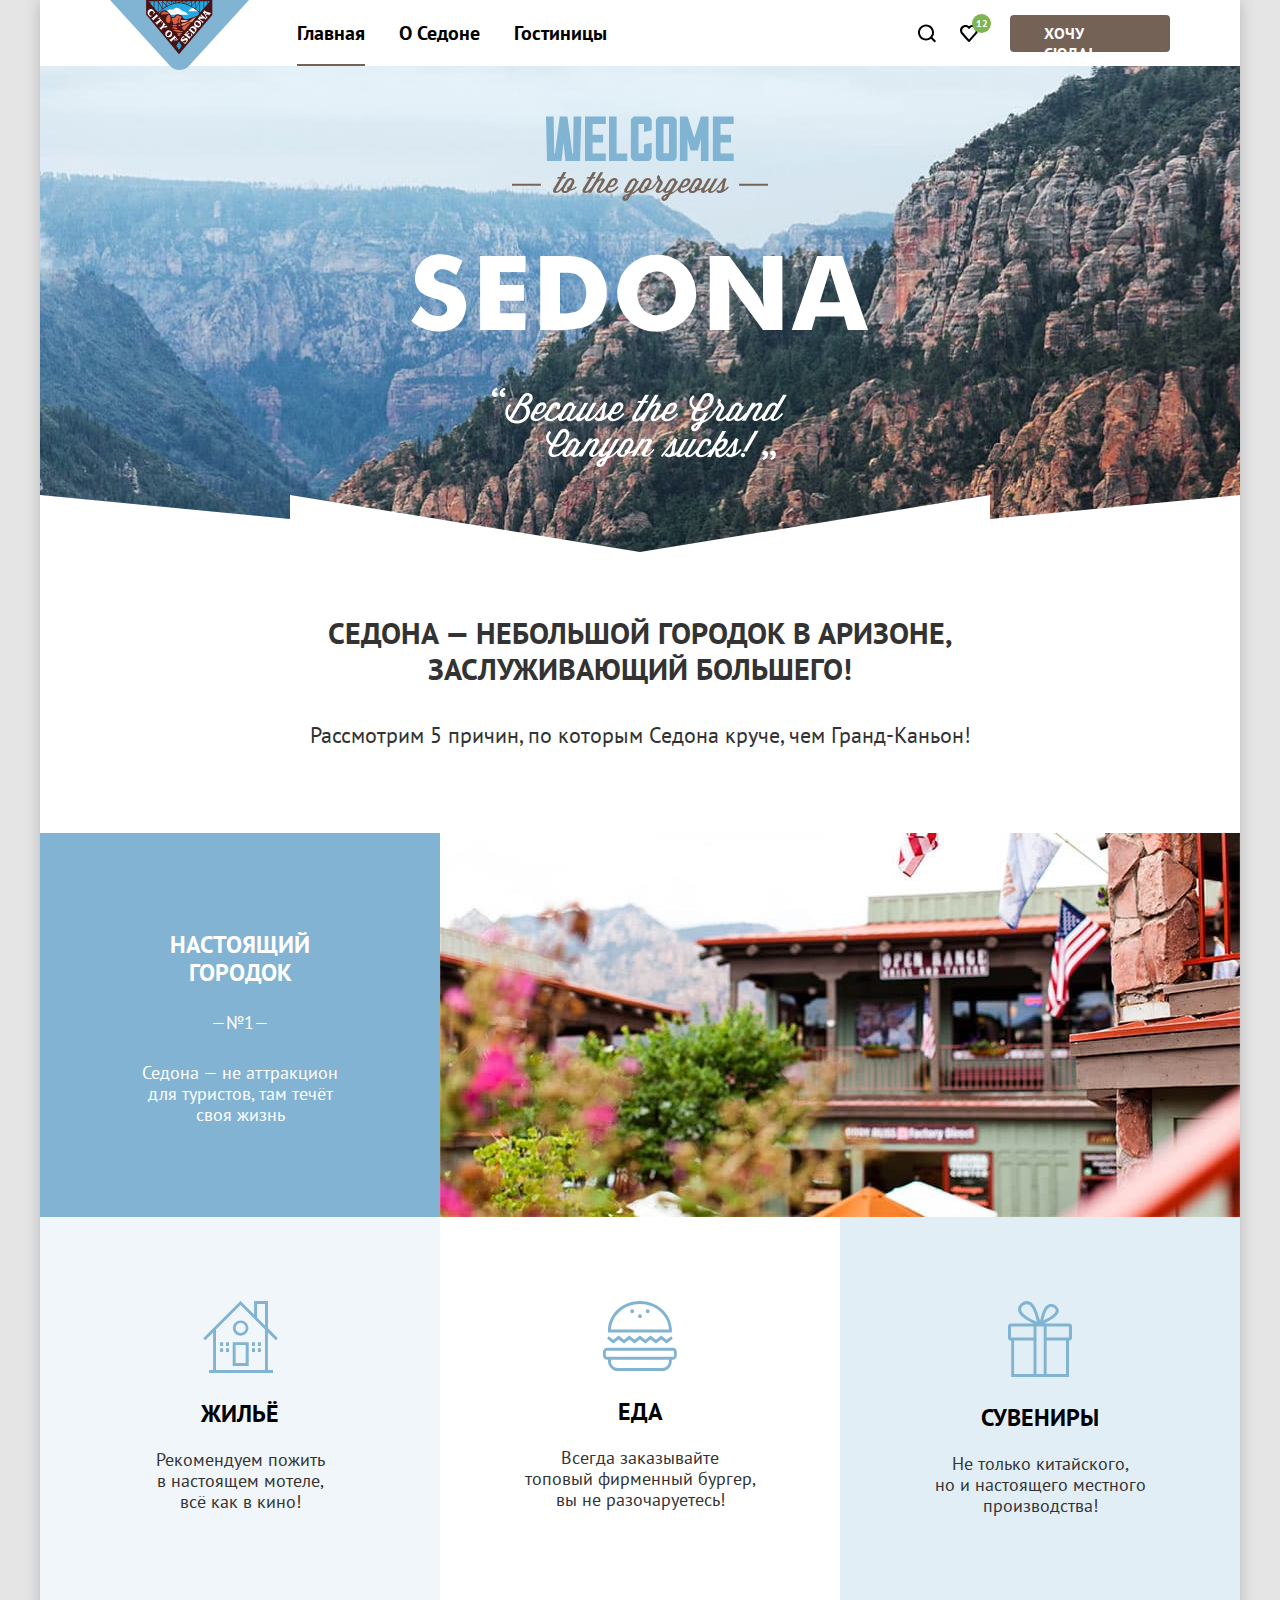
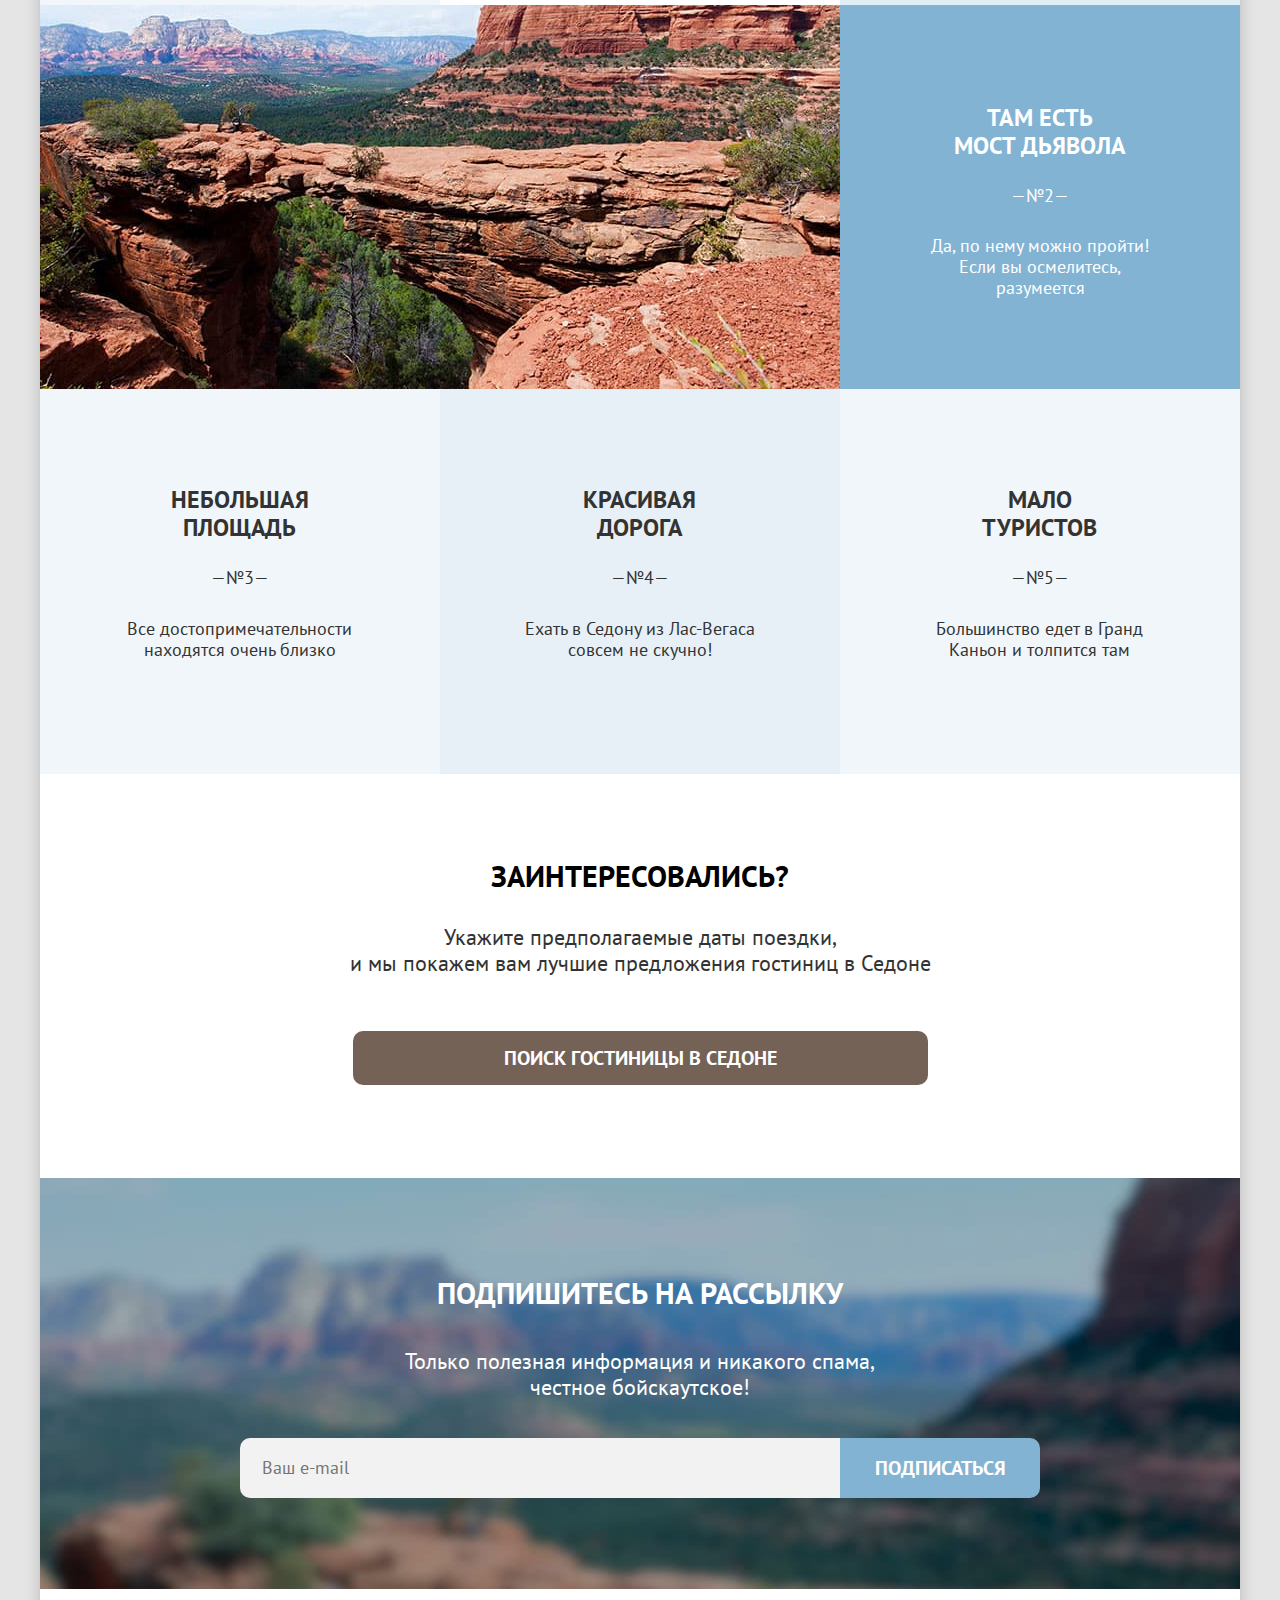
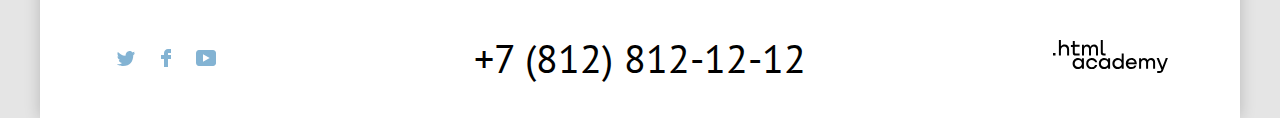
==== commit b8c1b8d0: "Merge pull request #8 from FOLLS888/master" ====
--- a/index.html
+++ b/index.html
@@ -202,86 +202,90 @@
             </svg>
             <span class="visually-hidden">Логотип htmlacademy.</span>
           </a>
+        </section>
+      </div>
     </footer>
 
     <!--Для появления модального окна нужно section добавить класс modal-page-active -->
-    <section class="modal-page">
-      <div class="modal-box">
-        <div class="modal-container">
-          <div class="modal-header">
-            <h2 class="modal-title">Поиск гостиницы в Седоне</h2>
-            <button class="close-modal" aria-label="Закрыть окно.">
-              <svg width="13" height="13" viewBox="0 0 13 13" fill="none" xmlns="http://www.w3.org/2000/svg">
-                <path
-                  d="M13 1.2L11.8 0L6.5 5.3L1.2 0L0 1.2L5.3 6.5L0 11.8L1.2 13L6.5 7.7L11.8 13L13 11.8L7.7 6.5L13 1.2Z"
-                  fill="#000" />
-              </svg>
-            </button>
-          </div>
-          <form class="modal-form" action="https://echo.htmlacademy.ru/" method="post">
-            <label class="arrival-date" for="arrival-date">Дата заезда:</label>
-            <div class="input-box">
-              <input class="input-arrival-date" id="arrival-date" type="text" value="" placeholder="Укажите дату">
-              <button class="input-calendar-arrival" aria-label="Открыть календарь для выбора даты."
-                type="button"></button>
-              <!--Для появления предупреждения необходимо span класс error-notification-active-->
-              <span class="error-notification">Мы не можем отправить вас в прошлое.</span>
-            </div>
-            <label class="departure-date" for="departure-date">Дата выезда:</label>
-            <div class="input-box">
-              <input class="input-departure-date" id="departure-date" type="text" placeholder="Укажите дату">
-              <button class="input-calendar-departure" aria-label="Открыть календарь для выбора даты."
-                type="button"></button>
-              <!--Для появления положительного уведомления необходимо span добавить класс positive-notification-active-->
-              <span class="positive-notification">На эти даты есть свободные номера. Пока есть.</span>
-            </div>
-            <label class="adults-label" for="adults-number">Взрослые:</label>
-            <div class="adults-box">
-              <button class="minus-button" type="button" aria-label="Уменьшить количество взрослых.">
-                <svg width="14" height="2" fill="none" xmlns="http://www.w3.org/2000/svg">
-                  <path d="M0 0v2h14V0H0Z" fill="#000" />
-                </svg>
-              </button>
-              <input class="adults-number" id="adults-number" type="number" value="2" step="1" min="1" max="4">
-              <button class="plus-button" type="button" aria-label="Увеличить количество взрослых.">
-                <svg width="13" height="13" viewBox="0 0 13 13" fill="currentColor" xmlns="http://www.w3.org/2000/svg">
-                  <g>
-                    <path d="M13 6H7V0H6V6H0V7H6V13H7V7H13V6Z" fill="currentColor" />
-                  </g>
+    <div class="modal-wrap">
+      <section class="modal-page">
+        <div class="modal-box">
+          <div class="modal-container">
+            <div class="modal-header">
+              <h2 class="modal-title">Поиск гостиницы в Седоне</h2>
+              <button class="close-modal" aria-label="Закрыть окно.">
+                <svg width="13" height="13" viewBox="0 0 13 13" fill="none" xmlns="http://www.w3.org/2000/svg">
+                  <path
+                    d="M13 1.2L11.8 0L6.5 5.3L1.2 0L0 1.2L5.3 6.5L0 11.8L1.2 13L6.5 7.7L11.8 13L13 11.8L7.7 6.5L13 1.2Z"
+                    fill="#000" />
                 </svg>
               </button>
             </div>
-            <label class="children-label" for="children-number">Дети:
-              <button class="info-children" id="children-number" type="button">
-                <svg width="2" height="12" fill="none" xmlns="http://www.w3.org/2000/svg">
-                  <path fill-rule="evenodd" clip-rule="evenodd" d="M0 0h2v2H0V0Zm2 12H0V3h2v9Z" fill="#ffffff" />
-                </svg>
-                </svg>
-                <span class="notification-children">Укажите количество детей, которые будут с вами, возраст которых от
-                  6
-                  до 18 лет. Дети<br>до 6 лет размещаются бесплатно.</span>
-              </button>
-            </label>
-            <div class="children-box">
-              <button class="minus-button" type="button">
-                <svg width="14" height="2" fill="none" xmlns="http://www.w3.org/2000/svg">
-                  <path d="M0 0v2h14V0H0Z" fill="#000" />
-                </svg>
-              </button>
-              <input class="children-number" type="number" value="1" step="1" min="0" max="4">
-              <button class="plus-button" type="button">
-                <svg width="13" height="13" viewBox="0 0 13 13" fill="currentColor" xmlns="http://www.w3.org/2000/svg">
-                  <g>
-                    <path d="M13 6H7V0H6V6H0V7H6V13H7V7H13V6Z" fill="currentColor" />
-                  </g>
-                </svg>
-              </button>
-            </div>
-            <button class="button button-modal-form" type="submit">Найти</button>
-          </form>
+            <form class="modal-form" action="https://echo.htmlacademy.ru/" method="post">
+              <label class="arrival-date" for="arrival-date">Дата заезда:</label>
+              <div class="input-box">
+                <input class="input-arrival-date" id="arrival-date" type="text" value="" placeholder="Укажите дату">
+                <button class="input-calendar-arrival" aria-label="Открыть календарь для выбора даты."
+                  type="button"></button>
+                <!--Для появления предупреждения необходимо span класс error-notification-active-->
+                <span class="error-notification">Мы не можем отправить вас в прошлое.</span>
+              </div>
+              <label class="departure-date" for="departure-date">Дата выезда:</label>
+              <div class="input-box">
+                <input class="input-departure-date" id="departure-date" type="text" placeholder="Укажите дату">
+                <button class="input-calendar-departure" aria-label="Открыть календарь для выбора даты."
+                  type="button"></button>
+                <!--Для появления положительного уведомления необходимо span добавить класс positive-notification-active-->
+                <span class="positive-notification">На эти даты есть свободные номера. Пока есть.</span>
+              </div>
+              <label class="adults-label" for="adults-number">Взрослые:</label>
+              <div class="adults-box">
+                <button class="minus-button" type="button" aria-label="Уменьшить количество взрослых.">
+                  <svg width="14" height="2" fill="none" xmlns="http://www.w3.org/2000/svg">
+                    <path d="M0 0v2h14V0H0Z" fill="#000" />
+                  </svg>
+                </button>
+                <input class="adults-number" id="adults-number" type="number" value="2" step="1" min="1" max="4">
+                <button class="plus-button" type="button" aria-label="Увеличить количество взрослых.">
+                  <svg width="13" height="13" viewBox="0 0 13 13" fill="currentColor"
+                    xmlns="http://www.w3.org/2000/svg">
+                    <g>
+                      <path d="M13 6H7V0H6V6H0V7H6V13H7V7H13V6Z" fill="currentColor" />
+                    </g>
+                  </svg>
+                </button>
+              </div>
+              <label class="children-label" for="children-number">Дети:
+                <button class="info-children" id="children-number" type="button">
+                  <svg width="2" height="12" fill="none" xmlns="http://www.w3.org/2000/svg">
+                    <path fill-rule="evenodd" clip-rule="evenodd" d="M0 0h2v2H0V0Zm2 12H0V3h2v9Z" fill="#ffffff" />
+                  </svg>
+                  <span class="notification-children">Укажите количество детей, которые будут с вами, возраст которых от
+                    6 до 18 лет. Дети<br>до 6 лет размещаются бесплатно.</span>
+                </button>
+              </label>
+              <div class="children-box">
+                <button class="minus-button" type="button">
+                  <svg width="14" height="2" fill="none" xmlns="http://www.w3.org/2000/svg">
+                    <path d="M0 0v2h14V0H0Z" fill="#000" />
+                  </svg>
+                </button>
+                <input class="children-number" type="number" value="1" step="1" min="0" max="4">
+                <button class="plus-button" type="button">
+                  <svg width="13" height="13" viewBox="0 0 13 13" fill="currentColor"
+                    xmlns="http://www.w3.org/2000/svg">
+                    <g>
+                      <path d="M13 6H7V0H6V6H0V7H6V13H7V7H13V6Z" fill="currentColor" />
+                    </g>
+                  </svg>
+                </button>
+              </div>
+              <button class="button button-modal-form" type="submit">Найти</button>
+            </form>
+          </div>
         </div>
-      </div>
-    </section>
+      </section>
+    </div>
   </div>
 </body>
 
--- a/styles/styles.css
+++ b/styles/styles.css
@@ -572,7 +572,6 @@
     text-align: center;
     background-color: #FFFFFF;
     color: #000000;
-    margin: 0;
 }
 
 .subscribe-subtitle {
@@ -587,6 +586,7 @@
     font-weight: 700;
     font-size: 30px;
     margin: 0 0 45px;
+    padding: 6px 0 0;
     text-transform: uppercase;
     color: #000000;
 }
@@ -599,6 +599,7 @@
     width: 100%;
     height: 415px;
     display: flex;
+    margin: 5px 0;
 }
 
 
@@ -678,6 +679,7 @@
 
 .page-footer-container {
     display: flex;
+    margin: 0;
     justify-content: space-between;
     background-color: #FFFFFF;
     align-items: center;
@@ -1608,23 +1610,27 @@
 }
 
 /* Оформление модального окна */
-
+/* Для активации указать display:flex */
 .modal-wrap {
-    display: block;
-    position: absolute;
+    display: none;
+    position: fixed;
+    overflow: auto;
+    left: 0;
+    top: 0;
     width: 100%;
-    height: 100%;
-    background: rgba(93, 93, 93, .588);
+    min-height: 100%;
+    background: rgba(242, 242, 242, 0.8);
     z-index: 9;
 }
 
+/* Для активации указать display:flex */
 .modal-page {
     display: none;
-    position: fixed;
+    position: relative;
+    left: 0;
     top: 0;
     right: 0;
     bottom: 0;
-    left: 0;
     background: rgba(242, 242, 242, 0.8);
     z-index: 10;
 }
@@ -1639,19 +1645,20 @@
 }
 
 .modal-box {
-    position: absolute;
-    top: 67px;
-    right: 50%;
-    transform: translateX(50%);
-    display: flex;
+    display: flex;
+    position: fixed;
     flex-direction: column;
+    margin: auto;
     width: 715px;
-    height: 561px;
+    min-height: 561px;
     background-color: rgba(255, 255, 255, 1);
     box-shadow: 0px 25px 50px rgba(0, 0, 0, 0.15);
     border-radius: 30px;
     padding-top: 42px;
     padding-right: 5px;
+    left: 0;
+    right: 0;
+    top: 10%;
 }
 
 .modal-header {
@@ -1698,6 +1705,7 @@
     column-gap: 4px;
     align-items: center;
     font-weight: 700;
+    font-family: "PT Sans";
 }
 
 .arrival-date {
@@ -1934,21 +1942,21 @@
 
 .notification-children {
     position: relative;
-    display: block;
+    display: flex;
     z-index: 1;
     width: 256px;
-    height: 143px;
+    min-height: 143px;
     top: 26px;
-    left: -119px;
+    left: -135px;
     background-color: #333333;
     box-shadow: 0px 15px 30px rgb(0 0 0 / 30%);
     border-radius: 10px;
     font-weight: 400;
-    font-size: 15px;
+    font-size: 16px;
     line-height: 1.3;
     color: #ffffff;
     text-align: left;
-    padding: 20px 0px 18px 22px;
+    padding: 15px 18px 0 22px;
     transform: scale(0);
     transition: 0.155s linear;
     cursor: pointer;
